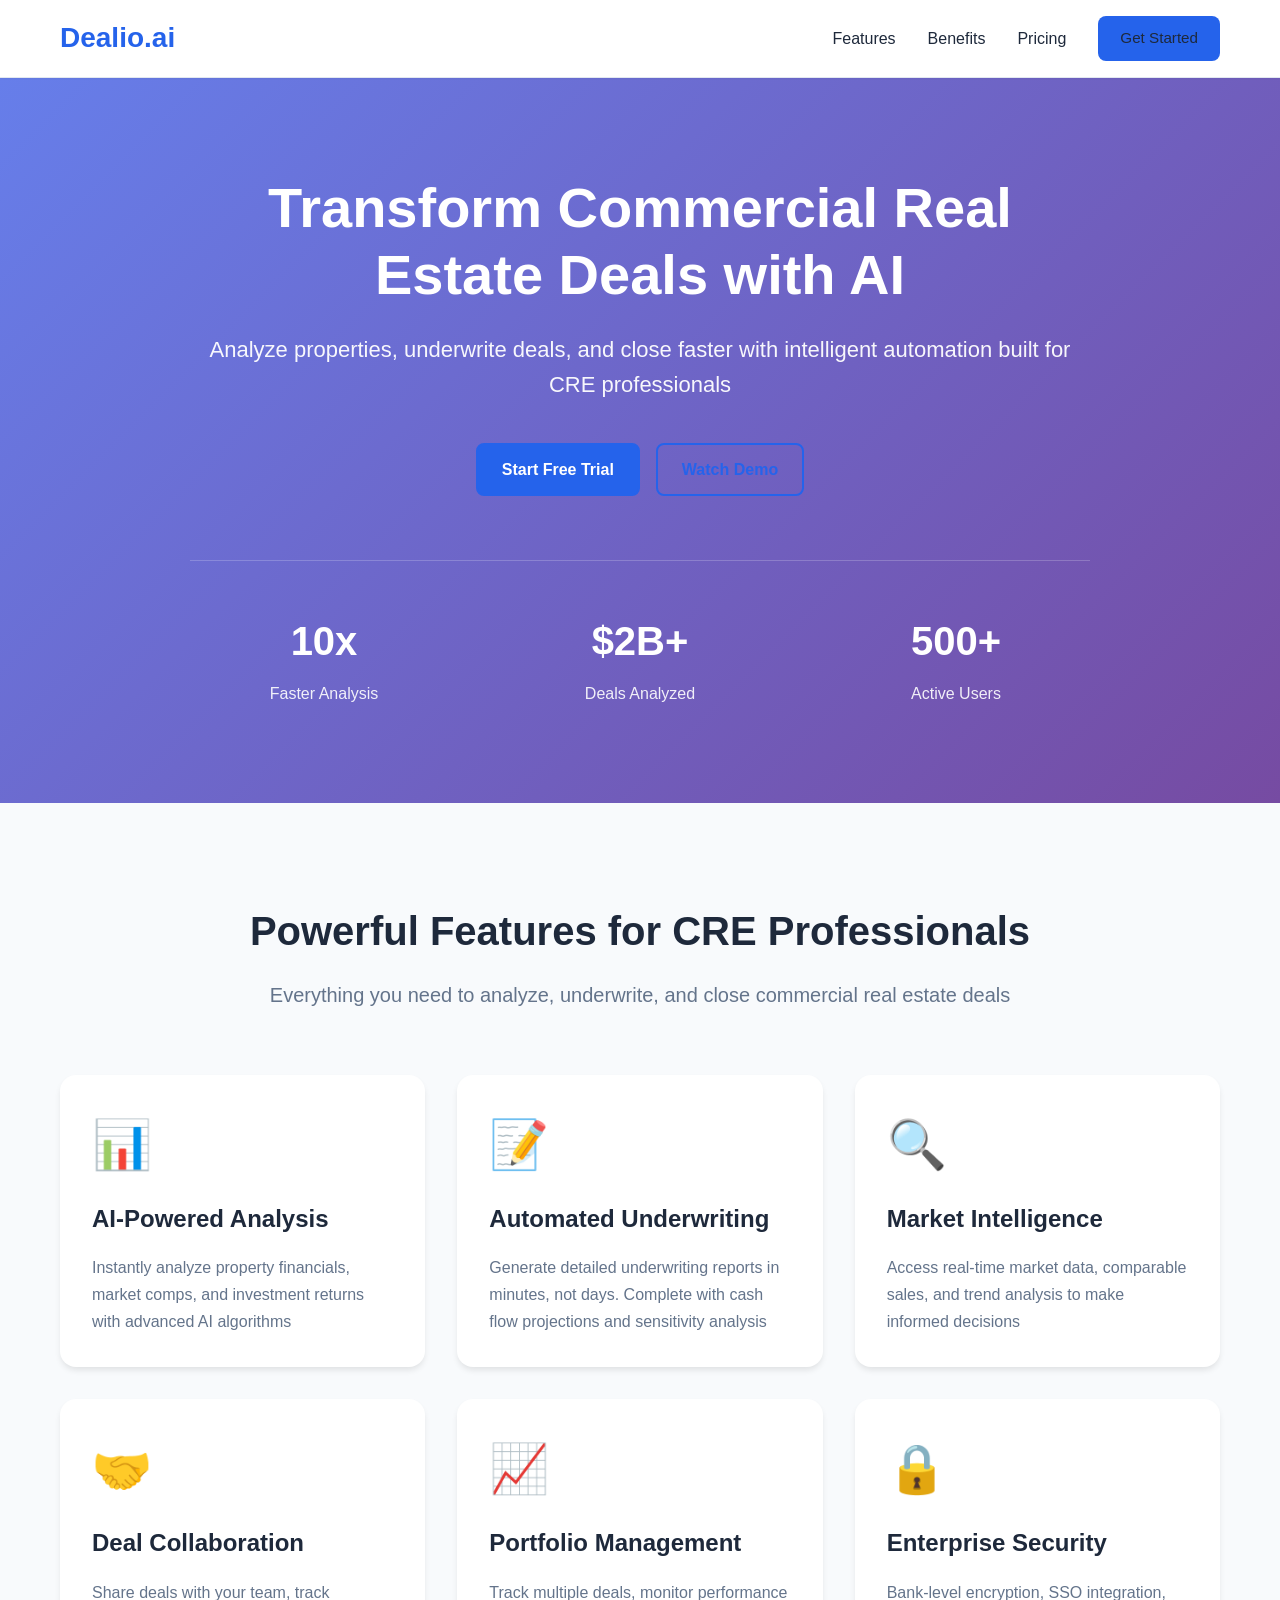
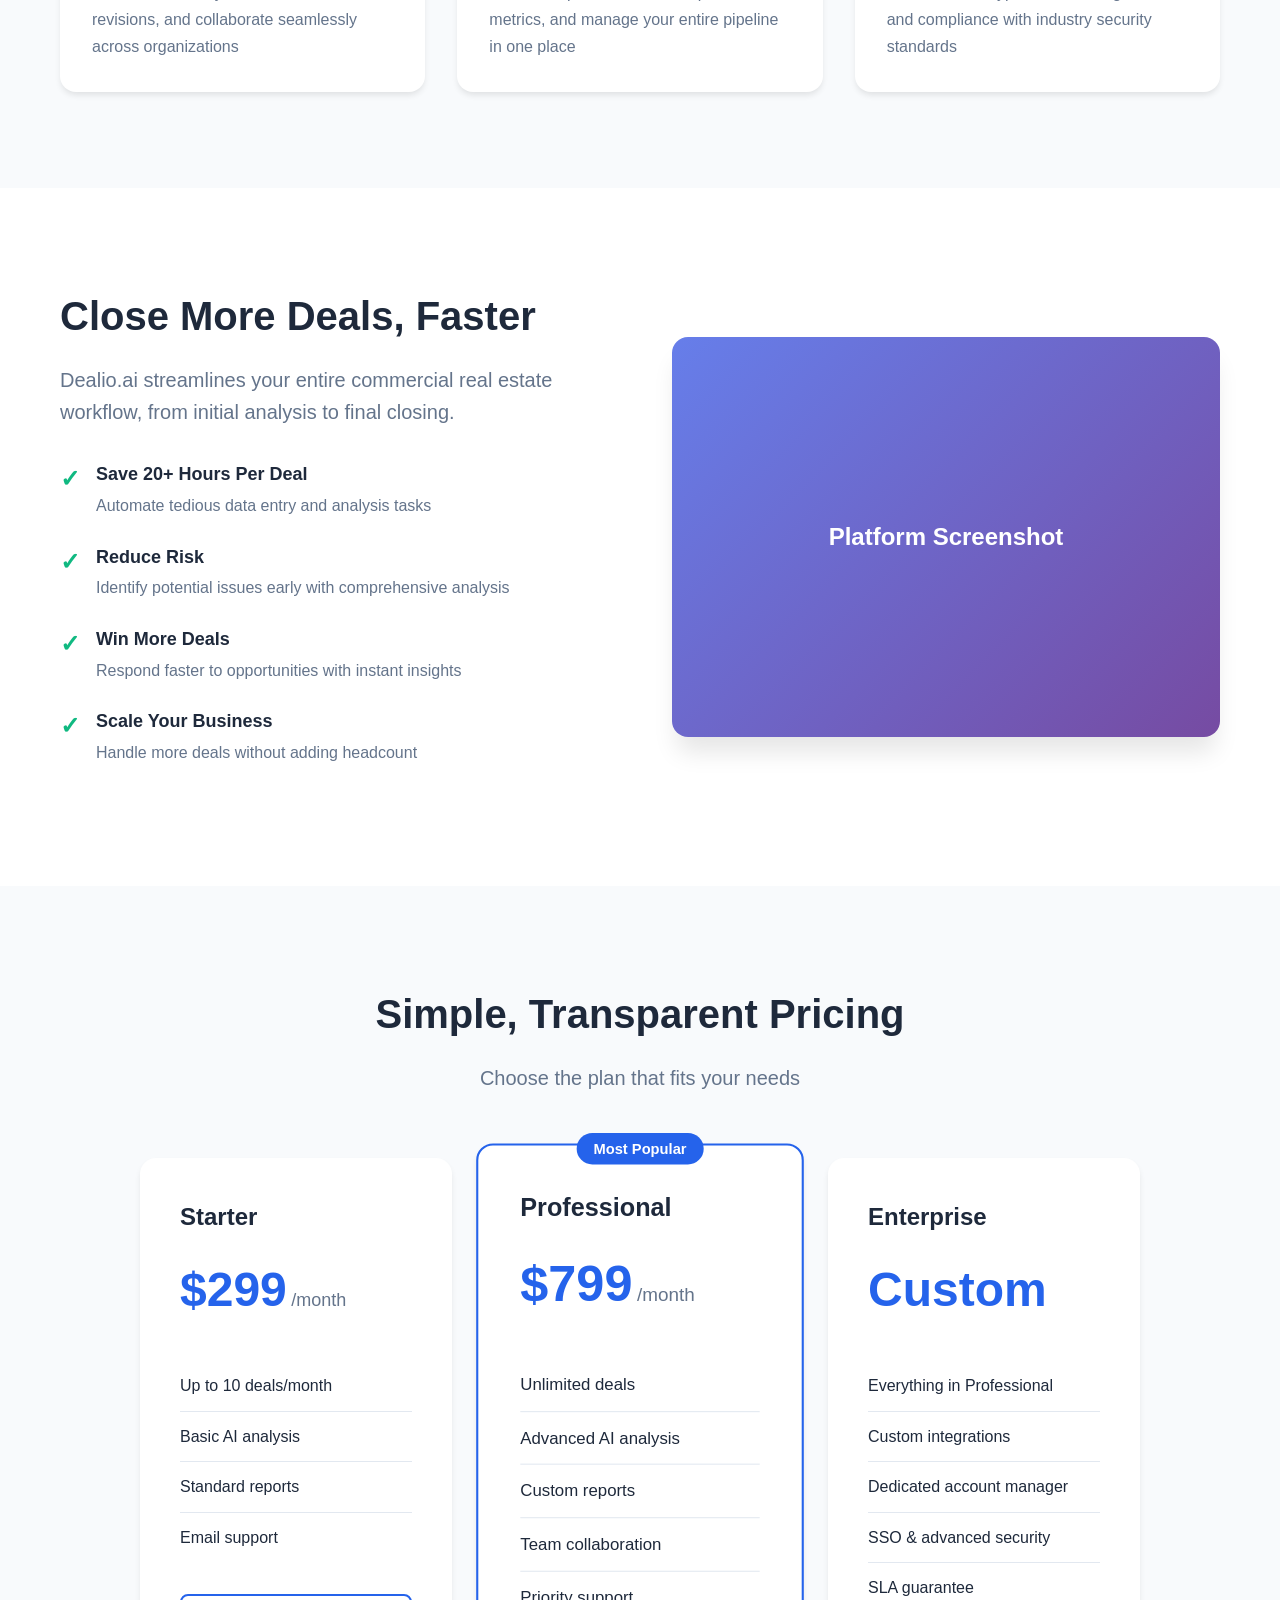
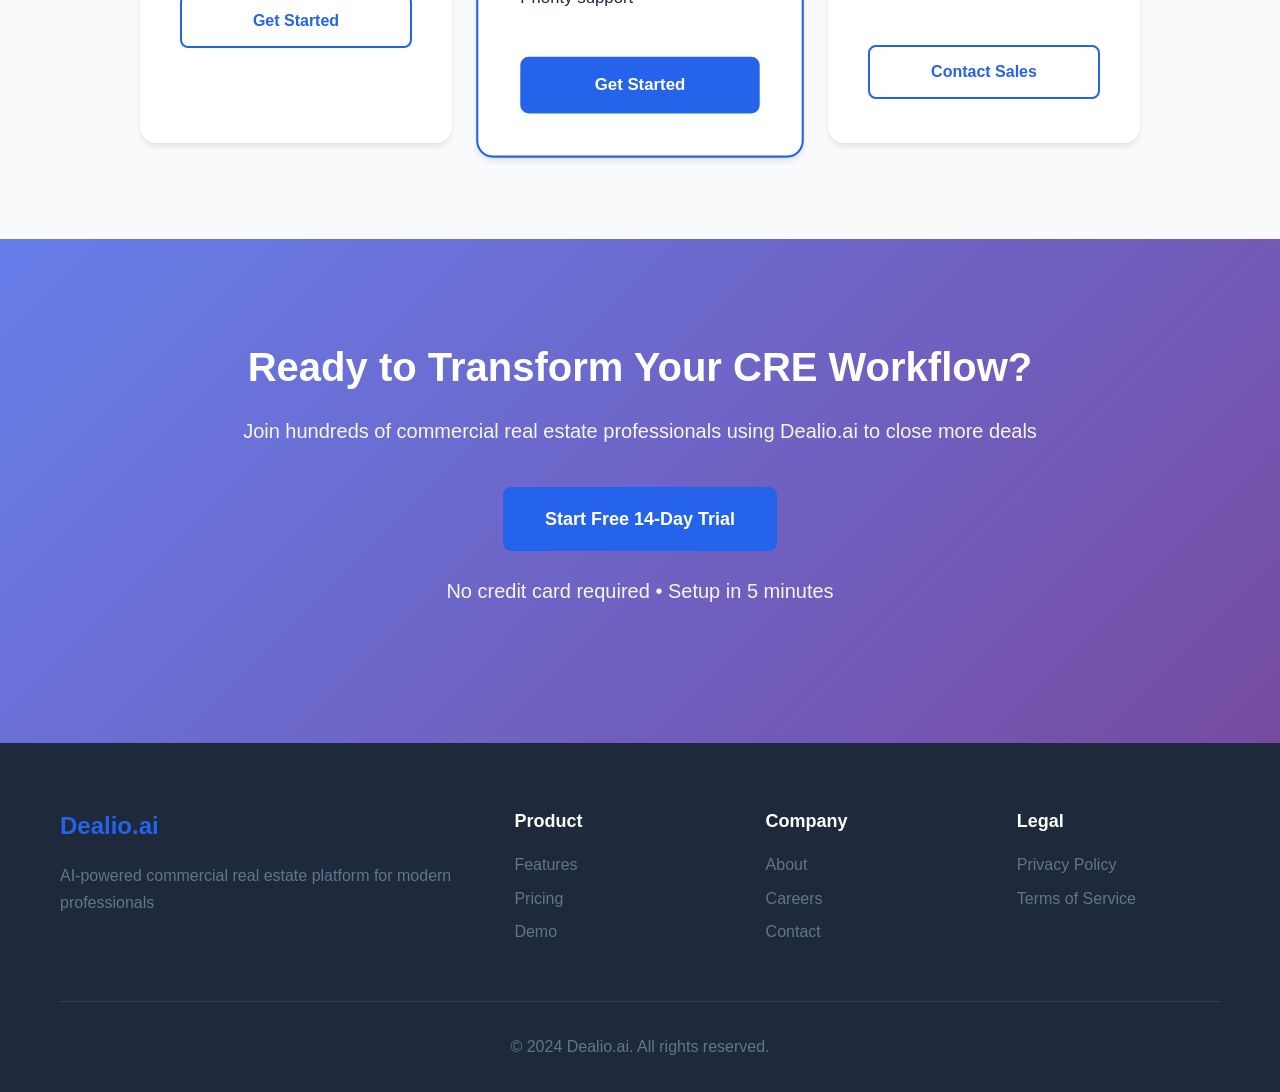
==== index.html @ 60386ca5 "Add Dealio.ai landing page with modern design Created a professional landing page for Dealio.ai comm" ====
<!DOCTYPE html>
<html lang="en">
<head>
    <meta charset="UTF-8">
    <meta name="viewport" content="width=device-width, initial-scale=1.0">
    <meta name="description" content="Dealio.ai - Transform your commercial real estate workflow with AI-powered deal analysis and management">
    <title>Dealio.ai - AI-Powered Commercial Real Estate Platform</title>
    <link rel="stylesheet" href="styles.css">
</head>
<body>
    <!-- Navigation -->
    <nav class="navbar">
        <div class="container">
            <div class="nav-wrapper">
                <div class="logo">
                    <h1>Dealio.ai</h1>
                </div>
                <ul class="nav-menu">
                    <li><a href="#features">Features</a></li>
                    <li><a href="#benefits">Benefits</a></li>
                    <li><a href="#pricing">Pricing</a></li>
                    <li><a href="#contact" class="btn-secondary">Get Started</a></li>
                </ul>
            </div>
        </div>
    </nav>

    <!-- Hero Section -->
    <section class="hero">
        <div class="container">
            <div class="hero-content">
                <h2 class="hero-title">Transform Commercial Real Estate Deals with AI</h2>
                <p class="hero-subtitle">Analyze properties, underwrite deals, and close faster with intelligent automation built for CRE professionals</p>
                <div class="hero-cta">
                    <a href="#contact" class="btn-primary">Start Free Trial</a>
                    <a href="#demo" class="btn-outline">Watch Demo</a>
                </div>
                <div class="hero-stats">
                    <div class="stat">
                        <h3>10x</h3>
                        <p>Faster Analysis</p>
                    </div>
                    <div class="stat">
                        <h3>$2B+</h3>
                        <p>Deals Analyzed</p>
                    </div>
                    <div class="stat">
                        <h3>500+</h3>
                        <p>Active Users</p>
                    </div>
                </div>
            </div>
        </div>
    </section>

    <!-- Features Section -->
    <section id="features" class="features">
        <div class="container">
            <div class="section-header">
                <h2>Powerful Features for CRE Professionals</h2>
                <p>Everything you need to analyze, underwrite, and close commercial real estate deals</p>
            </div>
            <div class="features-grid">
                <div class="feature-card">
                    <div class="feature-icon">📊</div>
                    <h3>AI-Powered Analysis</h3>
                    <p>Instantly analyze property financials, market comps, and investment returns with advanced AI algorithms</p>
                </div>
                <div class="feature-card">
                    <div class="feature-icon">📝</div>
                    <h3>Automated Underwriting</h3>
                    <p>Generate detailed underwriting reports in minutes, not days. Complete with cash flow projections and sensitivity analysis</p>
                </div>
                <div class="feature-card">
                    <div class="feature-icon">🔍</div>
                    <h3>Market Intelligence</h3>
                    <p>Access real-time market data, comparable sales, and trend analysis to make informed decisions</p>
                </div>
                <div class="feature-card">
                    <div class="feature-icon">🤝</div>
                    <h3>Deal Collaboration</h3>
                    <p>Share deals with your team, track revisions, and collaborate seamlessly across organizations</p>
                </div>
                <div class="feature-card">
                    <div class="feature-icon">📈</div>
                    <h3>Portfolio Management</h3>
                    <p>Track multiple deals, monitor performance metrics, and manage your entire pipeline in one place</p>
                </div>
                <div class="feature-card">
                    <div class="feature-icon">🔒</div>
                    <h3>Enterprise Security</h3>
                    <p>Bank-level encryption, SSO integration, and compliance with industry security standards</p>
                </div>
            </div>
        </div>
    </section>

    <!-- Benefits Section -->
    <section id="benefits" class="benefits">
        <div class="container">
            <div class="benefits-content">
                <div class="benefits-text">
                    <h2>Close More Deals, Faster</h2>
                    <p class="lead">Dealio.ai streamlines your entire commercial real estate workflow, from initial analysis to final closing.</p>
                    <ul class="benefits-list">
                        <li>
                            <span class="check">✓</span>
                            <div>
                                <strong>Save 20+ Hours Per Deal</strong>
                                <p>Automate tedious data entry and analysis tasks</p>
                            </div>
                        </li>
                        <li>
                            <span class="check">✓</span>
                            <div>
                                <strong>Reduce Risk</strong>
                                <p>Identify potential issues early with comprehensive analysis</p>
                            </div>
                        </li>
                        <li>
                            <span class="check">✓</span>
                            <div>
                                <strong>Win More Deals</strong>
                                <p>Respond faster to opportunities with instant insights</p>
                            </div>
                        </li>
                        <li>
                            <span class="check">✓</span>
                            <div>
                                <strong>Scale Your Business</strong>
                                <p>Handle more deals without adding headcount</p>
                            </div>
                        </li>
                    </ul>
                </div>
                <div class="benefits-visual">
                    <div class="placeholder-img">
                        <p>Platform Screenshot</p>
                    </div>
                </div>
            </div>
        </div>
    </section>

    <!-- Pricing Section -->
    <section id="pricing" class="pricing">
        <div class="container">
            <div class="section-header">
                <h2>Simple, Transparent Pricing</h2>
                <p>Choose the plan that fits your needs</p>
            </div>
            <div class="pricing-grid">
                <div class="pricing-card">
                    <h3>Starter</h3>
                    <div class="price">
                        <span class="amount">$299</span>
                        <span class="period">/month</span>
                    </div>
                    <ul class="pricing-features">
                        <li>Up to 10 deals/month</li>
                        <li>Basic AI analysis</li>
                        <li>Standard reports</li>
                        <li>Email support</li>
                    </ul>
                    <a href="#contact" class="btn-outline">Get Started</a>
                </div>
                <div class="pricing-card featured">
                    <div class="badge">Most Popular</div>
                    <h3>Professional</h3>
                    <div class="price">
                        <span class="amount">$799</span>
                        <span class="period">/month</span>
                    </div>
                    <ul class="pricing-features">
                        <li>Unlimited deals</li>
                        <li>Advanced AI analysis</li>
                        <li>Custom reports</li>
                        <li>Team collaboration</li>
                        <li>Priority support</li>
                    </ul>
                    <a href="#contact" class="btn-primary">Get Started</a>
                </div>
                <div class="pricing-card">
                    <h3>Enterprise</h3>
                    <div class="price">
                        <span class="amount">Custom</span>
                    </div>
                    <ul class="pricing-features">
                        <li>Everything in Professional</li>
                        <li>Custom integrations</li>
                        <li>Dedicated account manager</li>
                        <li>SSO & advanced security</li>
                        <li>SLA guarantee</li>
                    </ul>
                    <a href="#contact" class="btn-outline">Contact Sales</a>
                </div>
            </div>
        </div>
    </section>

    <!-- CTA Section -->
    <section id="contact" class="cta">
        <div class="container">
            <div class="cta-content">
                <h2>Ready to Transform Your CRE Workflow?</h2>
                <p>Join hundreds of commercial real estate professionals using Dealio.ai to close more deals</p>
                <div class="cta-buttons">
                    <a href="#" class="btn-primary large">Start Free 14-Day Trial</a>
                    <p class="cta-note">No credit card required • Setup in 5 minutes</p>
                </div>
            </div>
        </div>
    </section>

    <!-- Footer -->
    <footer class="footer">
        <div class="container">
            <div class="footer-content">
                <div class="footer-section">
                    <h3>Dealio.ai</h3>
                    <p>AI-powered commercial real estate platform for modern professionals</p>
                </div>
                <div class="footer-section">
                    <h4>Product</h4>
                    <ul>
                        <li><a href="#features">Features</a></li>
                        <li><a href="#pricing">Pricing</a></li>
                        <li><a href="#demo">Demo</a></li>
                    </ul>
                </div>
                <div class="footer-section">
                    <h4>Company</h4>
                    <ul>
                        <li><a href="#about">About</a></li>
                        <li><a href="#careers">Careers</a></li>
                        <li><a href="#contact">Contact</a></li>
                    </ul>
                </div>
                <div class="footer-section">
                    <h4>Legal</h4>
                    <ul>
                        <li><a href="#privacy">Privacy Policy</a></li>
                        <li><a href="#terms">Terms of Service</a></li>
                    </ul>
                </div>
            </div>
            <div class="footer-bottom">
                <p>&copy; 2024 Dealio.ai. All rights reserved.</p>
            </div>
        </div>
    </footer>
</body>
</html>
---- styles.css ----
/* Reset and Base Styles */
* {
    margin: 0;
    padding: 0;
    box-sizing: border-box;
}

:root {
    --primary-color: #2563eb;
    --primary-dark: #1e40af;
    --secondary-color: #0ea5e9;
    --text-dark: #1e293b;
    --text-light: #64748b;
    --bg-light: #f8fafc;
    --bg-white: #ffffff;
    --border-color: #e2e8f0;
    --success-color: #10b981;
    --shadow-sm: 0 1px 2px 0 rgba(0, 0, 0, 0.05);
    --shadow-md: 0 4px 6px -1px rgba(0, 0, 0, 0.1);
    --shadow-lg: 0 10px 15px -3px rgba(0, 0, 0, 0.1);
    --shadow-xl: 0 20px 25px -5px rgba(0, 0, 0, 0.1);
}

body {
    font-family: -apple-system, BlinkMacSystemFont, 'Segoe UI', 'Roboto', 'Oxygen', 'Ubuntu', 'Cantarell', sans-serif;
    line-height: 1.6;
    color: var(--text-dark);
    background-color: var(--bg-white);
}

.container {
    max-width: 1200px;
    margin: 0 auto;
    padding: 0 20px;
}

/* Navigation */
.navbar {
    background-color: var(--bg-white);
    border-bottom: 1px solid var(--border-color);
    padding: 1rem 0;
    position: sticky;
    top: 0;
    z-index: 1000;
    box-shadow: var(--shadow-sm);
}

.nav-wrapper {
    display: flex;
    justify-content: space-between;
    align-items: center;
}

.logo h1 {
    font-size: 1.75rem;
    color: var(--primary-color);
    font-weight: 700;
}

.nav-menu {
    display: flex;
    list-style: none;
    gap: 2rem;
    align-items: center;
}

.nav-menu a {
    text-decoration: none;
    color: var(--text-dark);
    font-weight: 500;
    transition: color 0.3s ease;
}

.nav-menu a:hover {
    color: var(--primary-color);
}

/* Buttons */
.btn-primary, .btn-secondary, .btn-outline {
    padding: 0.75rem 1.5rem;
    border-radius: 0.5rem;
    font-weight: 600;
    text-decoration: none;
    display: inline-block;
    transition: all 0.3s ease;
    cursor: pointer;
    border: 2px solid transparent;
}

.btn-primary {
    background-color: var(--primary-color);
    color: white;
    border-color: var(--primary-color);
}

.btn-primary:hover {
    background-color: var(--primary-dark);
    border-color: var(--primary-dark);
    transform: translateY(-2px);
    box-shadow: var(--shadow-lg);
}

.btn-secondary {
    background-color: var(--primary-color);
    color: white;
    padding: 0.5rem 1.25rem;
    font-size: 0.95rem;
}

.btn-outline {
    background-color: transparent;
    color: var(--primary-color);
    border-color: var(--primary-color);
}

.btn-outline:hover {
    background-color: var(--primary-color);
    color: white;
    transform: translateY(-2px);
}

.btn-primary.large {
    padding: 1rem 2.5rem;
    font-size: 1.125rem;
}

/* Hero Section */
.hero {
    background: linear-gradient(135deg, #667eea 0%, #764ba2 100%);
    padding: 6rem 0;
    color: white;
    text-align: center;
}

.hero-content {
    max-width: 900px;
    margin: 0 auto;
}

.hero-title {
    font-size: 3.5rem;
    font-weight: 800;
    margin-bottom: 1.5rem;
    line-height: 1.2;
}

.hero-subtitle {
    font-size: 1.375rem;
    margin-bottom: 2.5rem;
    opacity: 0.95;
    line-height: 1.6;
}

.hero-cta {
    display: flex;
    gap: 1rem;
    justify-content: center;
    margin-bottom: 4rem;
}

.hero-stats {
    display: grid;
    grid-template-columns: repeat(3, 1fr);
    gap: 3rem;
    margin-top: 4rem;
    padding-top: 3rem;
    border-top: 1px solid rgba(255, 255, 255, 0.2);
}

.stat h3 {
    font-size: 2.5rem;
    font-weight: 700;
    margin-bottom: 0.5rem;
}

.stat p {
    font-size: 1rem;
    opacity: 0.9;
}

/* Features Section */
.features {
    padding: 6rem 0;
    background-color: var(--bg-light);
}

.section-header {
    text-align: center;
    margin-bottom: 4rem;
}

.section-header h2 {
    font-size: 2.5rem;
    font-weight: 700;
    margin-bottom: 1rem;
    color: var(--text-dark);
}

.section-header p {
    font-size: 1.25rem;
    color: var(--text-light);
}

.features-grid {
    display: grid;
    grid-template-columns: repeat(auto-fit, minmax(320px, 1fr));
    gap: 2rem;
}

.feature-card {
    background-color: var(--bg-white);
    padding: 2rem;
    border-radius: 1rem;
    box-shadow: var(--shadow-md);
    transition: transform 0.3s ease, box-shadow 0.3s ease;
}

.feature-card:hover {
    transform: translateY(-5px);
    box-shadow: var(--shadow-xl);
}

.feature-icon {
    font-size: 3rem;
    margin-bottom: 1rem;
}

.feature-card h3 {
    font-size: 1.5rem;
    font-weight: 700;
    margin-bottom: 1rem;
    color: var(--text-dark);
}

.feature-card p {
    color: var(--text-light);
    line-height: 1.7;
}

/* Benefits Section */
.benefits {
    padding: 6rem 0;
    background-color: var(--bg-white);
}

.benefits-content {
    display: grid;
    grid-template-columns: 1fr 1fr;
    gap: 4rem;
    align-items: center;
}

.benefits-text h2 {
    font-size: 2.5rem;
    font-weight: 700;
    margin-bottom: 1rem;
    color: var(--text-dark);
}

.lead {
    font-size: 1.25rem;
    color: var(--text-light);
    margin-bottom: 2rem;
}

.benefits-list {
    list-style: none;
}

.benefits-list li {
    display: flex;
    gap: 1rem;
    margin-bottom: 1.5rem;
}

.check {
    color: var(--success-color);
    font-size: 1.5rem;
    font-weight: 700;
    flex-shrink: 0;
}

.benefits-list strong {
    display: block;
    font-size: 1.125rem;
    margin-bottom: 0.25rem;
    color: var(--text-dark);
}

.benefits-list p {
    color: var(--text-light);
    margin: 0;
}

.benefits-visual {
    display: flex;
    align-items: center;
    justify-content: center;
}

.placeholder-img {
    width: 100%;
    height: 400px;
    background: linear-gradient(135deg, #667eea 0%, #764ba2 100%);
    border-radius: 1rem;
    display: flex;
    align-items: center;
    justify-content: center;
    color: white;
    font-size: 1.5rem;
    font-weight: 600;
    box-shadow: var(--shadow-xl);
}

/* Pricing Section */
.pricing {
    padding: 6rem 0;
    background-color: var(--bg-light);
}

.pricing-grid {
    display: grid;
    grid-template-columns: repeat(auto-fit, minmax(300px, 1fr));
    gap: 2rem;
    max-width: 1000px;
    margin: 0 auto;
}

.pricing-card {
    background-color: var(--bg-white);
    padding: 2.5rem;
    border-radius: 1rem;
    box-shadow: var(--shadow-md);
    position: relative;
    transition: transform 0.3s ease, box-shadow 0.3s ease;
}

.pricing-card:hover {
    transform: translateY(-5px);
    box-shadow: var(--shadow-xl);
}

.pricing-card.featured {
    border: 2px solid var(--primary-color);
    transform: scale(1.05);
}

.pricing-card.featured:hover {
    transform: scale(1.05) translateY(-5px);
}

.badge {
    position: absolute;
    top: -12px;
    left: 50%;
    transform: translateX(-50%);
    background-color: var(--primary-color);
    color: white;
    padding: 0.25rem 1rem;
    border-radius: 1rem;
    font-size: 0.875rem;
    font-weight: 600;
}

.pricing-card h3 {
    font-size: 1.5rem;
    font-weight: 700;
    margin-bottom: 1rem;
    color: var(--text-dark);
}

.price {
    margin-bottom: 2rem;
}

.amount {
    font-size: 3rem;
    font-weight: 700;
    color: var(--primary-color);
}

.period {
    font-size: 1.125rem;
    color: var(--text-light);
}

.pricing-features {
    list-style: none;
    margin-bottom: 2rem;
}

.pricing-features li {
    padding: 0.75rem 0;
    border-bottom: 1px solid var(--border-color);
    color: var(--text-dark);
}

.pricing-features li:last-child {
    border-bottom: none;
}

.pricing-card .btn-primary,
.pricing-card .btn-outline {
    width: 100%;
    text-align: center;
}

/* CTA Section */
.cta {
    padding: 6rem 0;
    background: linear-gradient(135deg, #667eea 0%, #764ba2 100%);
    color: white;
    text-align: center;
}

.cta-content h2 {
    font-size: 2.5rem;
    font-weight: 700;
    margin-bottom: 1rem;
}

.cta-content p {
    font-size: 1.25rem;
    margin-bottom: 2.5rem;
    opacity: 0.95;
}

.cta-buttons {
    display: flex;
    flex-direction: column;
    align-items: center;
    gap: 1rem;
}

.cta-note {
    font-size: 0.875rem;
    opacity: 0.8;
    margin-top: 0.5rem;
}

/* Footer */
.footer {
    background-color: var(--text-dark);
    color: white;
    padding: 4rem 0 2rem;
}

.footer-content {
    display: grid;
    grid-template-columns: 2fr 1fr 1fr 1fr;
    gap: 3rem;
    margin-bottom: 3rem;
}

.footer-section h3 {
    font-size: 1.5rem;
    margin-bottom: 1rem;
    color: var(--primary-color);
}

.footer-section h4 {
    font-size: 1.125rem;
    margin-bottom: 1rem;
    font-weight: 600;
}

.footer-section p {
    color: var(--text-light);
    line-height: 1.7;
}

.footer-section ul {
    list-style: none;
}

.footer-section ul li {
    margin-bottom: 0.5rem;
}

.footer-section a {
    color: var(--text-light);
    text-decoration: none;
    transition: color 0.3s ease;
}

.footer-section a:hover {
    color: white;
}

.footer-bottom {
    text-align: center;
    padding-top: 2rem;
    border-top: 1px solid rgba(255, 255, 255, 0.1);
    color: var(--text-light);
}

/* Responsive Design */
@media (max-width: 768px) {
    .hero-title {
        font-size: 2.5rem;
    }

    .hero-subtitle {
        font-size: 1.125rem;
    }

    .hero-cta {
        flex-direction: column;
        align-items: center;
    }

    .hero-stats {
        grid-template-columns: 1fr;
        gap: 2rem;
    }

    .nav-menu {
        display: none;
    }

    .features-grid {
        grid-template-columns: 1fr;
    }

    .benefits-content {
        grid-template-columns: 1fr;
        gap: 2rem;
    }

    .benefits-visual {
        order: -1;
    }

    .pricing-grid {
        grid-template-columns: 1fr;
    }

    .pricing-card.featured {
        transform: scale(1);
    }

    .footer-content {
        grid-template-columns: 1fr;
        gap: 2rem;
    }

    .section-header h2 {
        font-size: 2rem;
    }

    .cta-content h2 {
        font-size: 2rem;
    }
}

@media (max-width: 480px) {
    .hero-title {
        font-size: 2rem;
    }

    .hero {
        padding: 4rem 0;
    }

    .features,
    .benefits,
    .pricing,
    .cta {
        padding: 4rem 0;
    }

    .btn-primary.large {
        padding: 0.875rem 2rem;
        font-size: 1rem;
    }
}
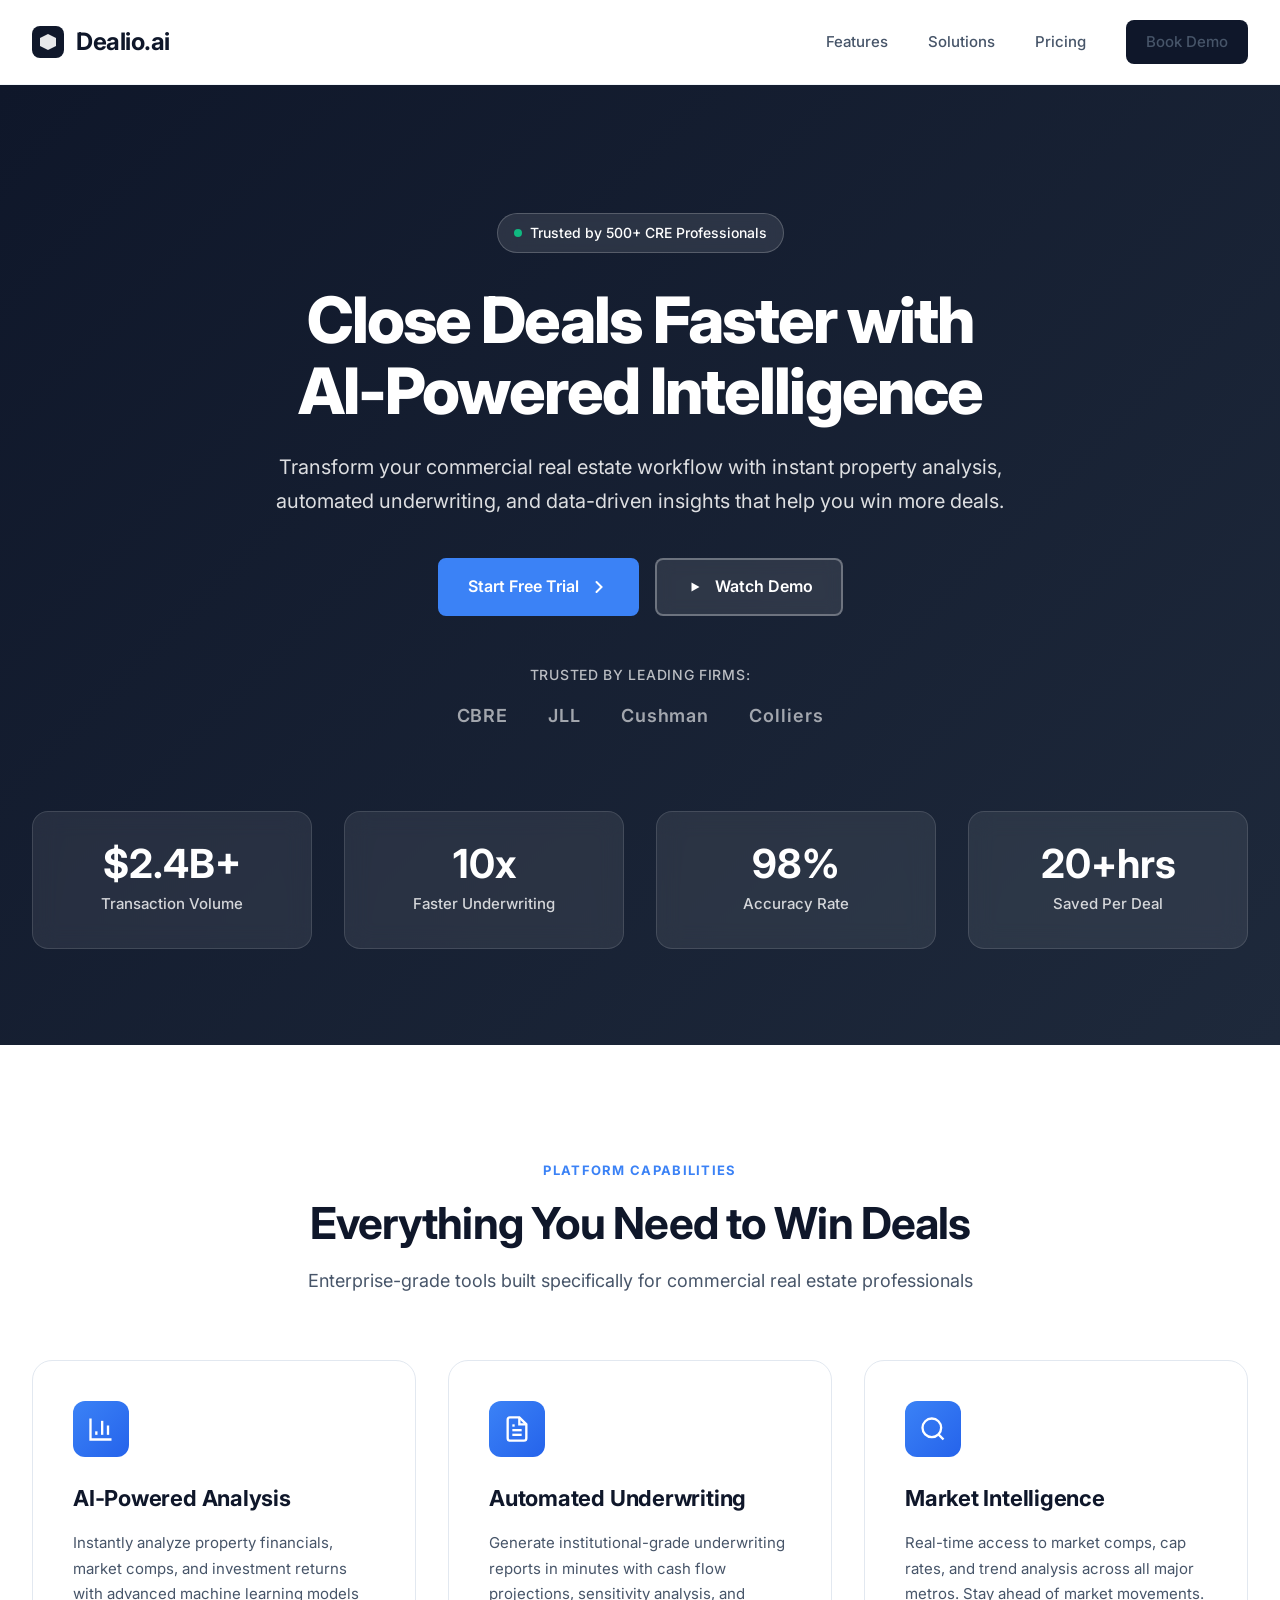
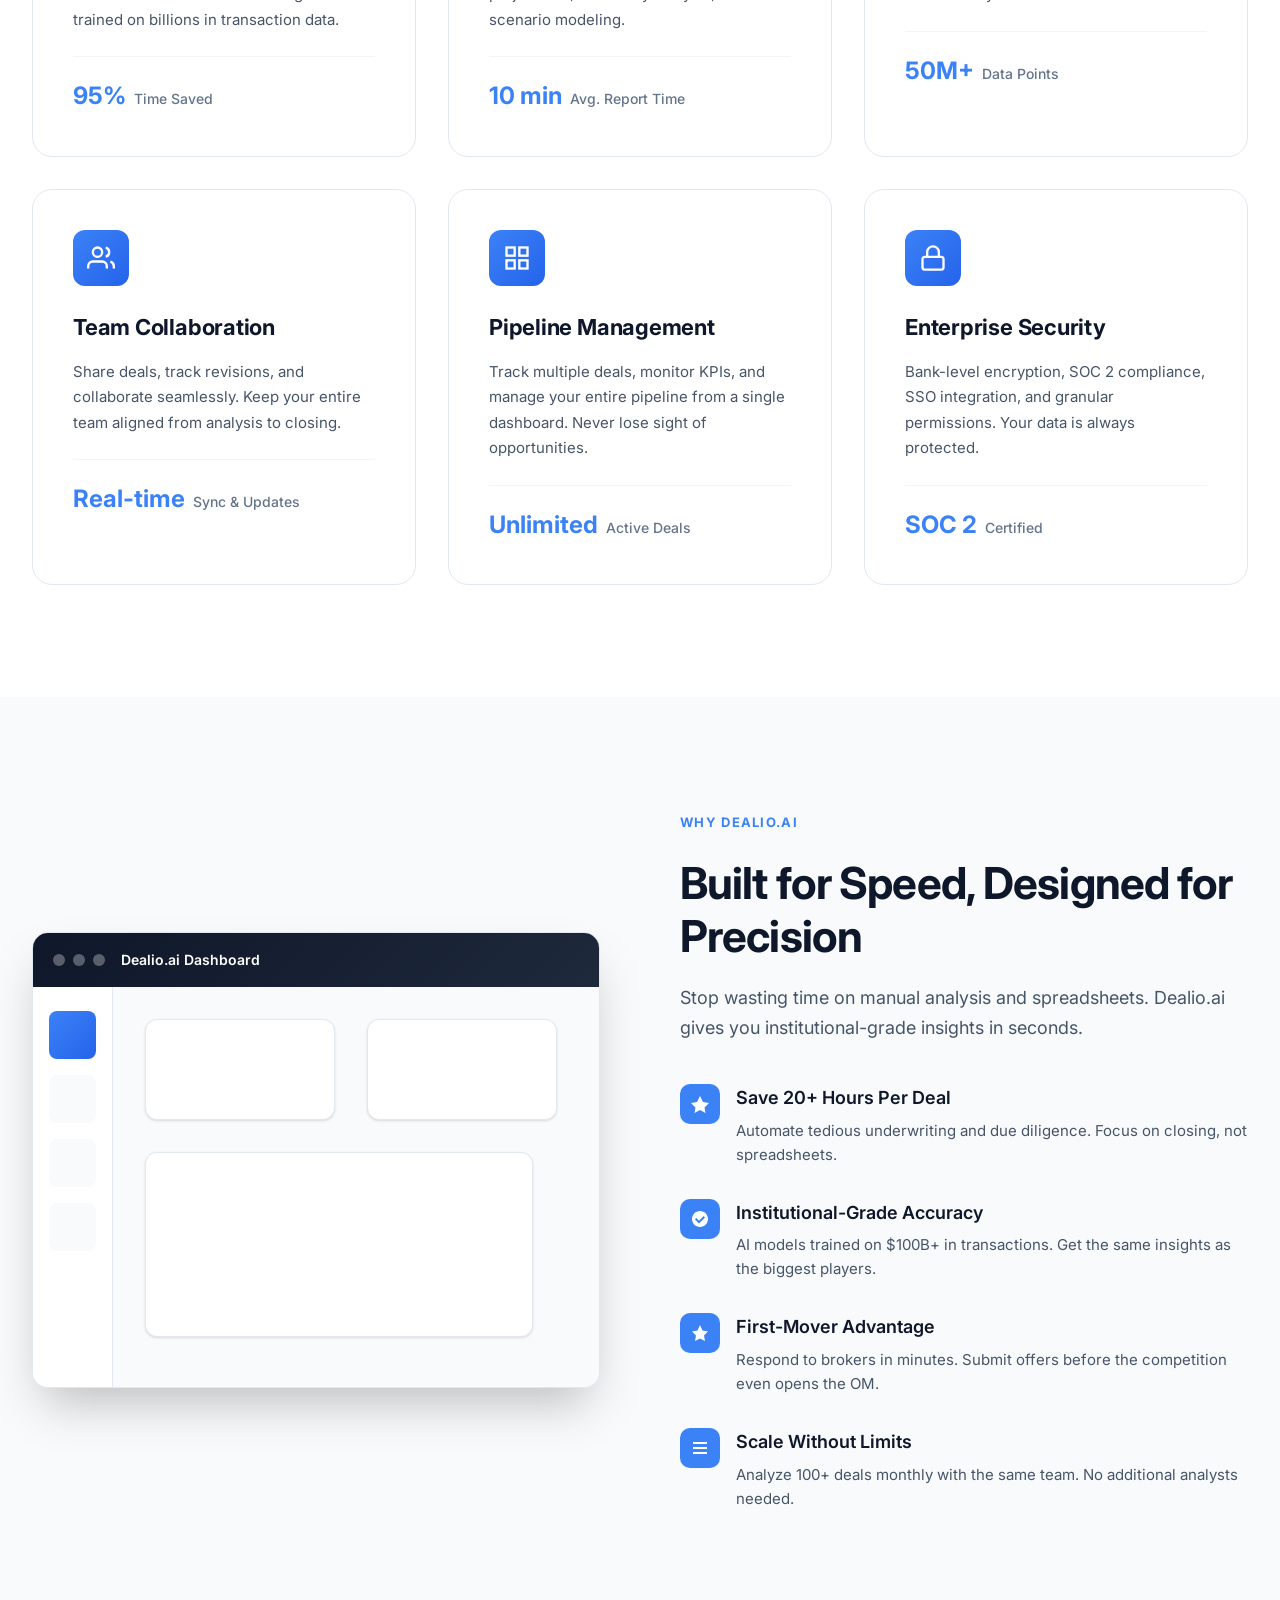
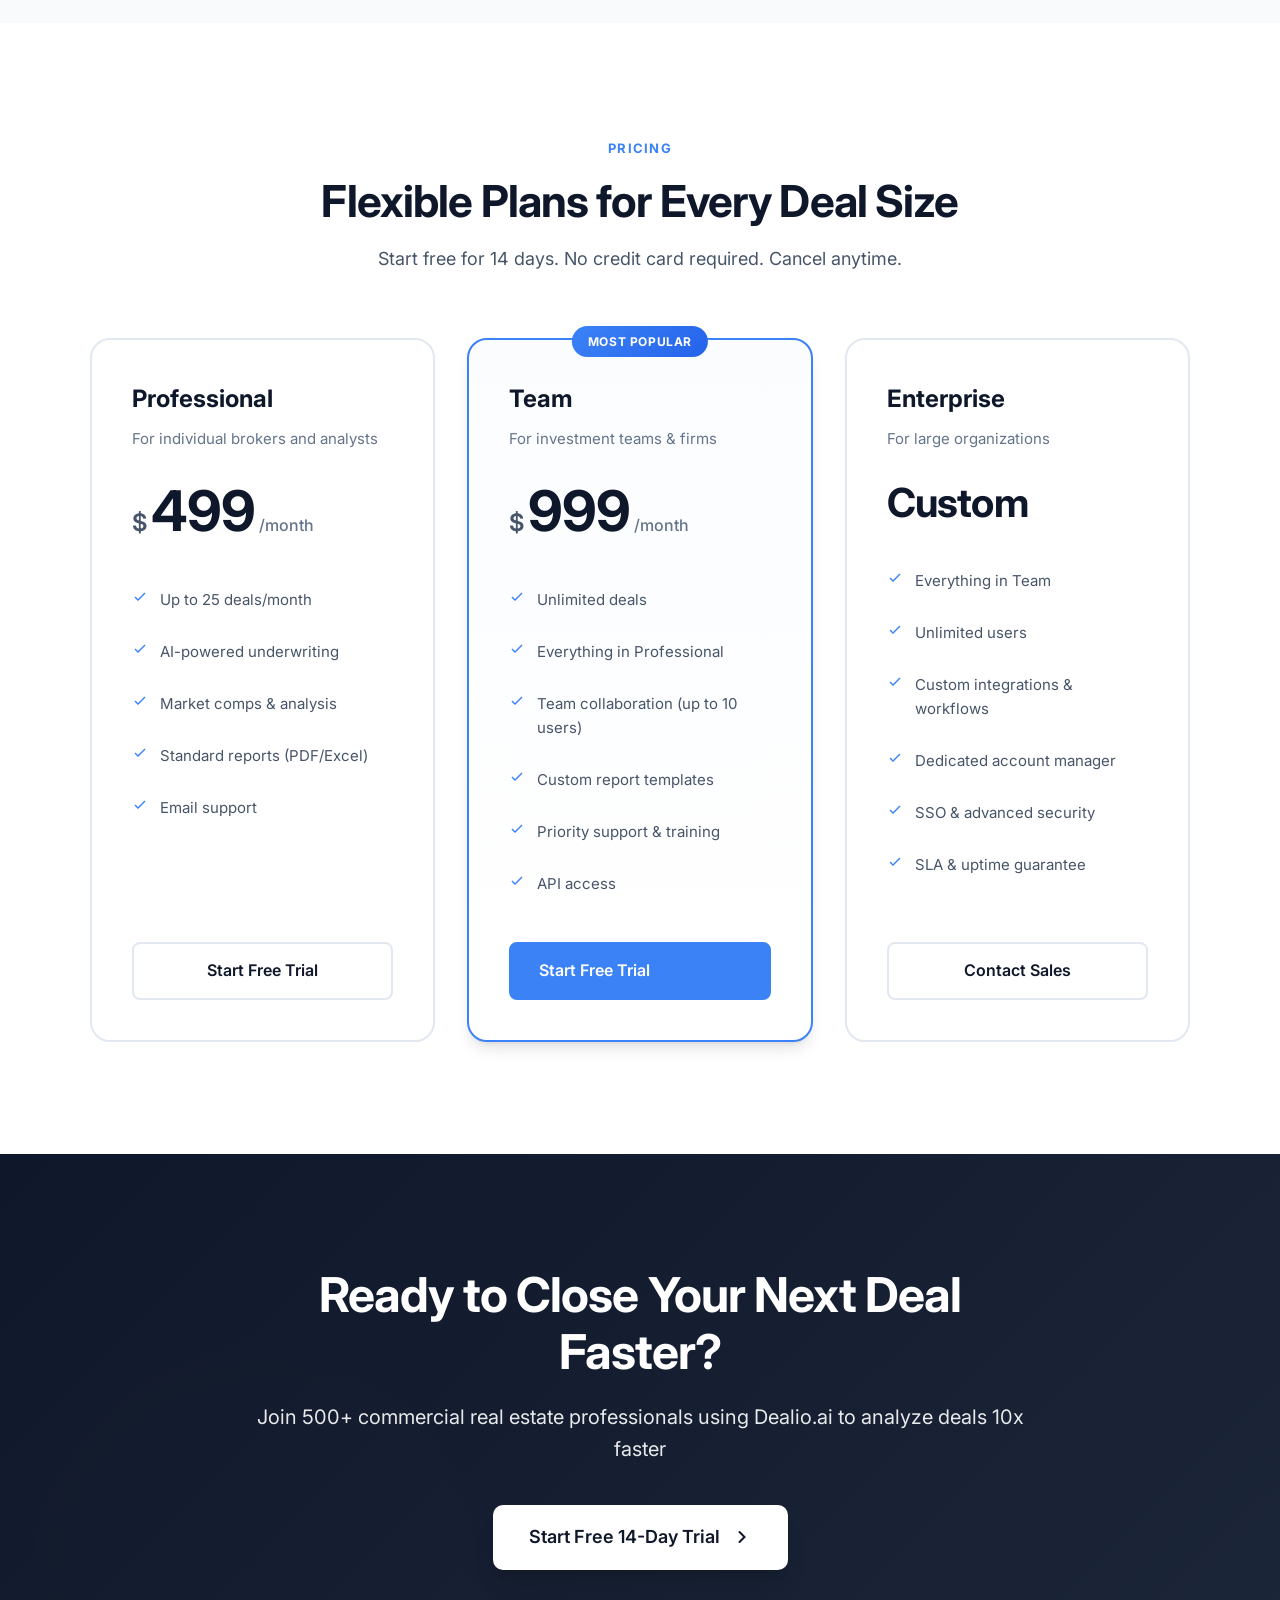
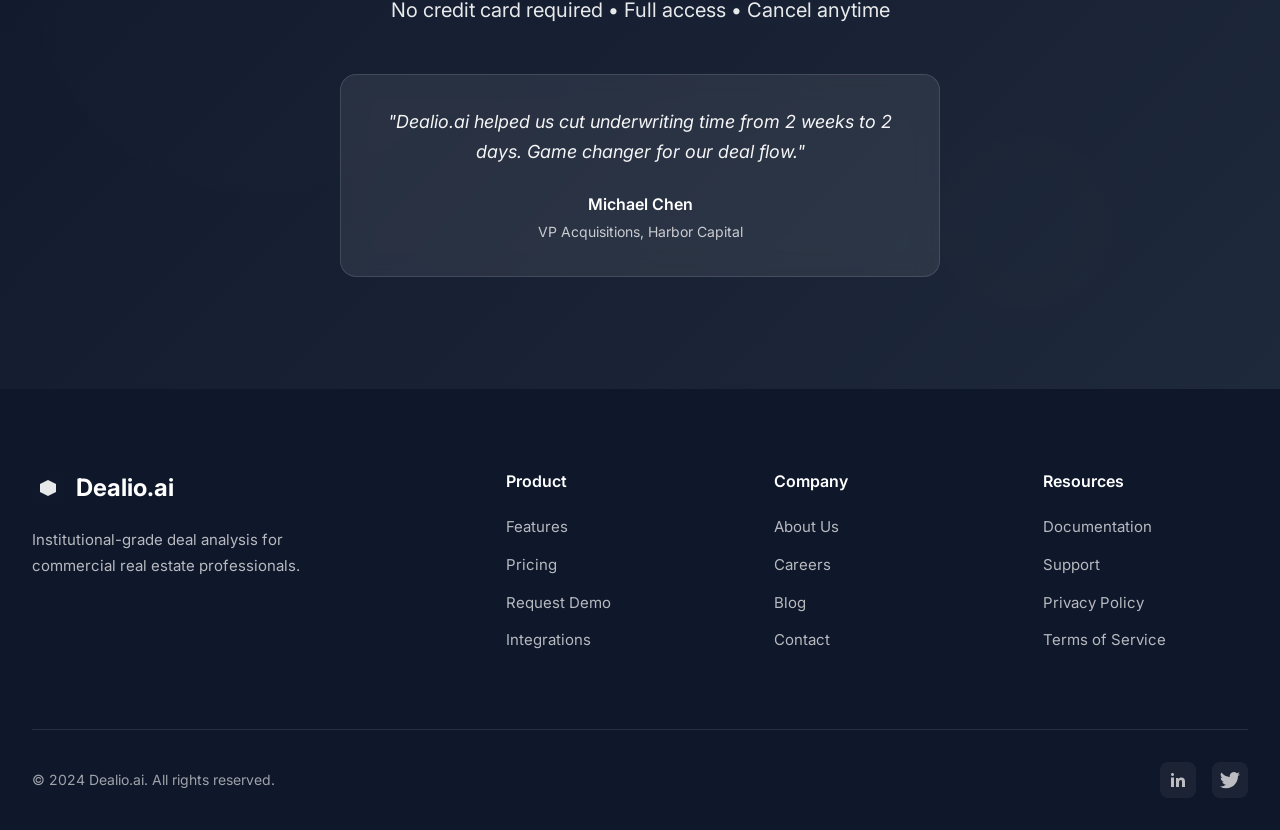
==== commit 08e8add3: "Redesign landing page with sophisticated UI for CRE professionals Major design improvements: - Imple" ====
--- a/index.html
+++ b/index.html
@@ -5,6 +5,9 @@
     <meta name="viewport" content="width=device-width, initial-scale=1.0">
     <meta name="description" content="Dealio.ai - Transform your commercial real estate workflow with AI-powered deal analysis and management">
     <title>Dealio.ai - AI-Powered Commercial Real Estate Platform</title>
+    <link rel="preconnect" href="https://fonts.googleapis.com">
+    <link rel="preconnect" href="https://fonts.gstatic.com" crossorigin>
+    <link href="https://fonts.googleapis.com/css2?family=Inter:wght@300;400;500;600;700;800&display=swap" rel="stylesheet">
     <link rel="stylesheet" href="styles.css">
 </head>
 <body>
@@ -13,13 +16,23 @@
         <div class="container">
             <div class="nav-wrapper">
                 <div class="logo">
-                    <h1>Dealio.ai</h1>
+                    <svg width="32" height="32" viewBox="0 0 32 32" fill="none" xmlns="http://www.w3.org/2000/svg">
+                        <rect width="32" height="32" rx="8" fill="url(#logo-gradient)"/>
+                        <path d="M16 8L24 12V20L16 24L8 20V12L16 8Z" fill="white" opacity="0.9"/>
+                        <defs>
+                            <linearGradient id="logo-gradient" x1="0" y1="0" x2="32" y2="32">
+                                <stop stop-color="#0F172A"/>
+                                <stop offset="1" stop-color="#334155"/>
+                            </linearGradient>
+                        </defs>
+                    </svg>
+                    <span class="logo-text">Dealio.ai</span>
                 </div>
                 <ul class="nav-menu">
                     <li><a href="#features">Features</a></li>
-                    <li><a href="#benefits">Benefits</a></li>
+                    <li><a href="#benefits">Solutions</a></li>
                     <li><a href="#pricing">Pricing</a></li>
-                    <li><a href="#contact" class="btn-secondary">Get Started</a></li>
+                    <li><a href="#contact" class="btn-nav">Book Demo</a></li>
                 </ul>
             </div>
         </div>
@@ -27,27 +40,55 @@
 
     <!-- Hero Section -->
     <section class="hero">
+        <div class="hero-bg-pattern"></div>
         <div class="container">
             <div class="hero-content">
-                <h2 class="hero-title">Transform Commercial Real Estate Deals with AI</h2>
-                <p class="hero-subtitle">Analyze properties, underwrite deals, and close faster with intelligent automation built for CRE professionals</p>
+                <div class="hero-badge">
+                    <span class="badge-dot"></span>
+                    Trusted by 500+ CRE Professionals
+                </div>
+                <h1 class="hero-title">Close Deals Faster with<br/>AI-Powered Intelligence</h1>
+                <p class="hero-subtitle">Transform your commercial real estate workflow with instant property analysis, automated underwriting, and data-driven insights that help you win more deals.</p>
                 <div class="hero-cta">
-                    <a href="#contact" class="btn-primary">Start Free Trial</a>
-                    <a href="#demo" class="btn-outline">Watch Demo</a>
-                </div>
-                <div class="hero-stats">
-                    <div class="stat">
-                        <h3>10x</h3>
-                        <p>Faster Analysis</p>
-                    </div>
-                    <div class="stat">
-                        <h3>$2B+</h3>
-                        <p>Deals Analyzed</p>
-                    </div>
-                    <div class="stat">
-                        <h3>500+</h3>
-                        <p>Active Users</p>
-                    </div>
+                    <a href="#contact" class="btn-primary">
+                        <span>Start Free Trial</span>
+                        <svg width="20" height="20" viewBox="0 0 20 20" fill="none">
+                            <path d="M7.5 15L12.5 10L7.5 5" stroke="currentColor" stroke-width="2" stroke-linecap="round"/>
+                        </svg>
+                    </a>
+                    <a href="#demo" class="btn-outline-light">
+                        <svg width="20" height="20" viewBox="0 0 20 20" fill="currentColor">
+                            <path d="M6.5 5.5L14.5 10L6.5 14.5V5.5Z"/>
+                        </svg>
+                        <span>Watch Demo</span>
+                    </a>
+                </div>
+                <div class="hero-trust">
+                    <p class="trust-text">Trusted by leading firms:</p>
+                    <div class="trust-logos">
+                        <div class="trust-logo">CBRE</div>
+                        <div class="trust-logo">JLL</div>
+                        <div class="trust-logo">Cushman</div>
+                        <div class="trust-logo">Colliers</div>
+                    </div>
+                </div>
+            </div>
+            <div class="hero-stats">
+                <div class="stat-card">
+                    <div class="stat-number">$2.4B+</div>
+                    <div class="stat-label">Transaction Volume</div>
+                </div>
+                <div class="stat-card">
+                    <div class="stat-number">10x</div>
+                    <div class="stat-label">Faster Underwriting</div>
+                </div>
+                <div class="stat-card">
+                    <div class="stat-number">98%</div>
+                    <div class="stat-label">Accuracy Rate</div>
+                </div>
+                <div class="stat-card">
+                    <div class="stat-number">20+hrs</div>
+                    <div class="stat-label">Saved Per Deal</div>
                 </div>
             </div>
         </div>
@@ -57,39 +98,103 @@
     <section id="features" class="features">
         <div class="container">
             <div class="section-header">
-                <h2>Powerful Features for CRE Professionals</h2>
-                <p>Everything you need to analyze, underwrite, and close commercial real estate deals</p>
+                <span class="section-label">PLATFORM CAPABILITIES</span>
+                <h2>Everything You Need to Win Deals</h2>
+                <p>Enterprise-grade tools built specifically for commercial real estate professionals</p>
             </div>
             <div class="features-grid">
                 <div class="feature-card">
-                    <div class="feature-icon">📊</div>
+                    <div class="feature-icon-wrapper">
+                        <svg width="28" height="28" viewBox="0 0 24 24" fill="none" stroke="currentColor" stroke-width="2">
+                            <path d="M3 3v18h18"/>
+                            <path d="M18 17V9"/>
+                            <path d="M13 17V5"/>
+                            <path d="M8 17v-3"/>
+                        </svg>
+                    </div>
                     <h3>AI-Powered Analysis</h3>
-                    <p>Instantly analyze property financials, market comps, and investment returns with advanced AI algorithms</p>
+                    <p>Instantly analyze property financials, market comps, and investment returns with advanced machine learning models trained on billions in transaction data.</p>
+                    <div class="feature-metric">
+                        <span class="metric-value">95%</span>
+                        <span class="metric-label">Time Saved</span>
+                    </div>
                 </div>
                 <div class="feature-card">
-                    <div class="feature-icon">📝</div>
+                    <div class="feature-icon-wrapper">
+                        <svg width="28" height="28" viewBox="0 0 24 24" fill="none" stroke="currentColor" stroke-width="2">
+                            <path d="M14 2H6a2 2 0 0 0-2 2v16a2 2 0 0 0 2 2h12a2 2 0 0 0 2-2V8z"/>
+                            <path d="M14 2v6h6"/>
+                            <path d="M16 13H8"/>
+                            <path d="M16 17H8"/>
+                            <path d="M10 9H8"/>
+                        </svg>
+                    </div>
                     <h3>Automated Underwriting</h3>
-                    <p>Generate detailed underwriting reports in minutes, not days. Complete with cash flow projections and sensitivity analysis</p>
+                    <p>Generate institutional-grade underwriting reports in minutes with cash flow projections, sensitivity analysis, and scenario modeling.</p>
+                    <div class="feature-metric">
+                        <span class="metric-value">10 min</span>
+                        <span class="metric-label">Avg. Report Time</span>
+                    </div>
                 </div>
                 <div class="feature-card">
-                    <div class="feature-icon">🔍</div>
+                    <div class="feature-icon-wrapper">
+                        <svg width="28" height="28" viewBox="0 0 24 24" fill="none" stroke="currentColor" stroke-width="2">
+                            <circle cx="11" cy="11" r="8"/>
+                            <path d="m21 21-4.35-4.35"/>
+                        </svg>
+                    </div>
                     <h3>Market Intelligence</h3>
-                    <p>Access real-time market data, comparable sales, and trend analysis to make informed decisions</p>
+                    <p>Real-time access to market comps, cap rates, and trend analysis across all major metros. Stay ahead of market movements.</p>
+                    <div class="feature-metric">
+                        <span class="metric-value">50M+</span>
+                        <span class="metric-label">Data Points</span>
+                    </div>
                 </div>
                 <div class="feature-card">
-                    <div class="feature-icon">🤝</div>
-                    <h3>Deal Collaboration</h3>
-                    <p>Share deals with your team, track revisions, and collaborate seamlessly across organizations</p>
+                    <div class="feature-icon-wrapper">
+                        <svg width="28" height="28" viewBox="0 0 24 24" fill="none" stroke="currentColor" stroke-width="2">
+                            <path d="M17 21v-2a4 4 0 0 0-4-4H5a4 4 0 0 0-4 4v2"/>
+                            <circle cx="9" cy="7" r="4"/>
+                            <path d="M23 21v-2a4 4 0 0 0-3-3.87"/>
+                            <path d="M16 3.13a4 4 0 0 1 0 7.75"/>
+                        </svg>
+                    </div>
+                    <h3>Team Collaboration</h3>
+                    <p>Share deals, track revisions, and collaborate seamlessly. Keep your entire team aligned from analysis to closing.</p>
+                    <div class="feature-metric">
+                        <span class="metric-value">Real-time</span>
+                        <span class="metric-label">Sync & Updates</span>
+                    </div>
                 </div>
                 <div class="feature-card">
-                    <div class="feature-icon">📈</div>
-                    <h3>Portfolio Management</h3>
-                    <p>Track multiple deals, monitor performance metrics, and manage your entire pipeline in one place</p>
+                    <div class="feature-icon-wrapper">
+                        <svg width="28" height="28" viewBox="0 0 24 24" fill="none" stroke="currentColor" stroke-width="2">
+                            <rect x="3" y="3" width="7" height="7"/>
+                            <rect x="14" y="3" width="7" height="7"/>
+                            <rect x="14" y="14" width="7" height="7"/>
+                            <rect x="3" y="14" width="7" height="7"/>
+                        </svg>
+                    </div>
+                    <h3>Pipeline Management</h3>
+                    <p>Track multiple deals, monitor KPIs, and manage your entire pipeline from a single dashboard. Never lose sight of opportunities.</p>
+                    <div class="feature-metric">
+                        <span class="metric-value">Unlimited</span>
+                        <span class="metric-label">Active Deals</span>
+                    </div>
                 </div>
                 <div class="feature-card">
-                    <div class="feature-icon">🔒</div>
+                    <div class="feature-icon-wrapper">
+                        <svg width="28" height="28" viewBox="0 0 24 24" fill="none" stroke="currentColor" stroke-width="2">
+                            <rect x="3" y="11" width="18" height="11" rx="2" ry="2"/>
+                            <path d="M7 11V7a5 5 0 0 1 10 0v4"/>
+                        </svg>
+                    </div>
                     <h3>Enterprise Security</h3>
-                    <p>Bank-level encryption, SSO integration, and compliance with industry security standards</p>
+                    <p>Bank-level encryption, SOC 2 compliance, SSO integration, and granular permissions. Your data is always protected.</p>
+                    <div class="feature-metric">
+                        <span class="metric-value">SOC 2</span>
+                        <span class="metric-label">Certified</span>
+                    </div>
                 </div>
             </div>
         </div>
@@ -99,44 +204,79 @@
     <section id="benefits" class="benefits">
         <div class="container">
             <div class="benefits-content">
+                <div class="benefits-visual">
+                    <div class="dashboard-mockup">
+                        <div class="mockup-header">
+                            <div class="mockup-dots">
+                                <span></span><span></span><span></span>
+                            </div>
+                            <div class="mockup-title">Dealio.ai Dashboard</div>
+                        </div>
+                        <div class="mockup-body">
+                            <div class="mockup-sidebar">
+                                <div class="sidebar-item active"></div>
+                                <div class="sidebar-item"></div>
+                                <div class="sidebar-item"></div>
+                                <div class="sidebar-item"></div>
+                            </div>
+                            <div class="mockup-main">
+                                <div class="mockup-card" style="width: 45%; height: 30%;"></div>
+                                <div class="mockup-card" style="width: 45%; height: 30%;"></div>
+                                <div class="mockup-card large" style="width: 92%; height: 55%;"></div>
+                            </div>
+                        </div>
+                    </div>
+                </div>
                 <div class="benefits-text">
-                    <h2>Close More Deals, Faster</h2>
-                    <p class="lead">Dealio.ai streamlines your entire commercial real estate workflow, from initial analysis to final closing.</p>
+                    <span class="section-label">WHY DEALIO.AI</span>
+                    <h2>Built for Speed, Designed for Precision</h2>
+                    <p class="lead">Stop wasting time on manual analysis and spreadsheets. Dealio.ai gives you institutional-grade insights in seconds.</p>
                     <ul class="benefits-list">
                         <li>
-                            <span class="check">✓</span>
+                            <div class="benefit-icon">
+                                <svg width="20" height="20" viewBox="0 0 20 20" fill="currentColor">
+                                    <path d="M10 2L13 8L19 9L14.5 13.5L15.5 19L10 16L4.5 19L5.5 13.5L1 9L7 8L10 2Z"/>
+                                </svg>
+                            </div>
                             <div>
                                 <strong>Save 20+ Hours Per Deal</strong>
-                                <p>Automate tedious data entry and analysis tasks</p>
-                            </div>
-                        </li>
-                        <li>
-                            <span class="check">✓</span>
+                                <p>Automate tedious underwriting and due diligence. Focus on closing, not spreadsheets.</p>
+                            </div>
+                        </li>
+                        <li>
+                            <div class="benefit-icon">
+                                <svg width="20" height="20" viewBox="0 0 20 20" fill="currentColor">
+                                    <path d="M10 2C5.58 2 2 5.58 2 10C2 14.42 5.58 18 10 18C14.42 18 18 14.42 18 10C18 5.58 14.42 2 10 2ZM9 14.5L5 10.5L6.41 9.09L9 11.67L13.59 7.08L15 8.5L9 14.5Z"/>
+                                </svg>
+                            </div>
                             <div>
-                                <strong>Reduce Risk</strong>
-                                <p>Identify potential issues early with comprehensive analysis</p>
-                            </div>
-                        </li>
-                        <li>
-                            <span class="check">✓</span>
+                                <strong>Institutional-Grade Accuracy</strong>
+                                <p>AI models trained on $100B+ in transactions. Get the same insights as the biggest players.</p>
+                            </div>
+                        </li>
+                        <li>
+                            <div class="benefit-icon">
+                                <svg width="20" height="20" viewBox="0 0 20 20" fill="currentColor">
+                                    <path d="M10 2L12.5 7.5L18 8.5L14 12.5L15 18L10 15.5L5 18L6 12.5L2 8.5L7.5 7.5L10 2Z"/>
+                                </svg>
+                            </div>
                             <div>
-                                <strong>Win More Deals</strong>
-                                <p>Respond faster to opportunities with instant insights</p>
-                            </div>
-                        </li>
-                        <li>
-                            <span class="check">✓</span>
+                                <strong>First-Mover Advantage</strong>
+                                <p>Respond to brokers in minutes. Submit offers before the competition even opens the OM.</p>
+                            </div>
+                        </li>
+                        <li>
+                            <div class="benefit-icon">
+                                <svg width="20" height="20" viewBox="0 0 20 20" fill="currentColor">
+                                    <path d="M3 4H17V6H3V4ZM3 9H17V11H3V9ZM3 14H17V16H3V14Z"/>
+                                </svg>
+                            </div>
                             <div>
-                                <strong>Scale Your Business</strong>
-                                <p>Handle more deals without adding headcount</p>
-                            </div>
-                        </li>
-                    </ul>
-                </div>
-                <div class="benefits-visual">
-                    <div class="placeholder-img">
-                        <p>Platform Screenshot</p>
-                    </div>
+                                <strong>Scale Without Limits</strong>
+                                <p>Analyze 100+ deals monthly with the same team. No additional analysts needed.</p>
+                            </div>
+                        </li>
+                    </ul>
                 </div>
             </div>
         </div>
@@ -146,53 +286,153 @@
     <section id="pricing" class="pricing">
         <div class="container">
             <div class="section-header">
-                <h2>Simple, Transparent Pricing</h2>
-                <p>Choose the plan that fits your needs</p>
+                <span class="section-label">PRICING</span>
+                <h2>Flexible Plans for Every Deal Size</h2>
+                <p>Start free for 14 days. No credit card required. Cancel anytime.</p>
             </div>
             <div class="pricing-grid">
                 <div class="pricing-card">
-                    <h3>Starter</h3>
+                    <div class="pricing-header">
+                        <h3>Professional</h3>
+                        <p class="pricing-desc">For individual brokers and analysts</p>
+                    </div>
                     <div class="price">
-                        <span class="amount">$299</span>
+                        <span class="currency">$</span>
+                        <span class="amount">499</span>
                         <span class="period">/month</span>
                     </div>
                     <ul class="pricing-features">
-                        <li>Up to 10 deals/month</li>
-                        <li>Basic AI analysis</li>
-                        <li>Standard reports</li>
-                        <li>Email support</li>
-                    </ul>
-                    <a href="#contact" class="btn-outline">Get Started</a>
+                        <li>
+                            <svg width="16" height="16" viewBox="0 0 16 16" fill="currentColor">
+                                <path d="M13.5 3.5L6 11L2.5 7.5L3.5 6.5L6 9L12.5 2.5L13.5 3.5Z"/>
+                            </svg>
+                            Up to 25 deals/month
+                        </li>
+                        <li>
+                            <svg width="16" height="16" viewBox="0 0 16 16" fill="currentColor">
+                                <path d="M13.5 3.5L6 11L2.5 7.5L3.5 6.5L6 9L12.5 2.5L13.5 3.5Z"/>
+                            </svg>
+                            AI-powered underwriting
+                        </li>
+                        <li>
+                            <svg width="16" height="16" viewBox="0 0 16 16" fill="currentColor">
+                                <path d="M13.5 3.5L6 11L2.5 7.5L3.5 6.5L6 9L12.5 2.5L13.5 3.5Z"/>
+                            </svg>
+                            Market comps & analysis
+                        </li>
+                        <li>
+                            <svg width="16" height="16" viewBox="0 0 16 16" fill="currentColor">
+                                <path d="M13.5 3.5L6 11L2.5 7.5L3.5 6.5L6 9L12.5 2.5L13.5 3.5Z"/>
+                            </svg>
+                            Standard reports (PDF/Excel)
+                        </li>
+                        <li>
+                            <svg width="16" height="16" viewBox="0 0 16 16" fill="currentColor">
+                                <path d="M13.5 3.5L6 11L2.5 7.5L3.5 6.5L6 9L12.5 2.5L13.5 3.5Z"/>
+                            </svg>
+                            Email support
+                        </li>
+                    </ul>
+                    <a href="#contact" class="btn-outline-dark">Start Free Trial</a>
                 </div>
                 <div class="pricing-card featured">
-                    <div class="badge">Most Popular</div>
-                    <h3>Professional</h3>
+                    <div class="pricing-badge">MOST POPULAR</div>
+                    <div class="pricing-header">
+                        <h3>Team</h3>
+                        <p class="pricing-desc">For investment teams & firms</p>
+                    </div>
                     <div class="price">
-                        <span class="amount">$799</span>
+                        <span class="currency">$</span>
+                        <span class="amount">999</span>
                         <span class="period">/month</span>
                     </div>
                     <ul class="pricing-features">
-                        <li>Unlimited deals</li>
-                        <li>Advanced AI analysis</li>
-                        <li>Custom reports</li>
-                        <li>Team collaboration</li>
-                        <li>Priority support</li>
-                    </ul>
-                    <a href="#contact" class="btn-primary">Get Started</a>
+                        <li>
+                            <svg width="16" height="16" viewBox="0 0 16 16" fill="currentColor">
+                                <path d="M13.5 3.5L6 11L2.5 7.5L3.5 6.5L6 9L12.5 2.5L13.5 3.5Z"/>
+                            </svg>
+                            Unlimited deals
+                        </li>
+                        <li>
+                            <svg width="16" height="16" viewBox="0 0 16 16" fill="currentColor">
+                                <path d="M13.5 3.5L6 11L2.5 7.5L3.5 6.5L6 9L12.5 2.5L13.5 3.5Z"/>
+                            </svg>
+                            Everything in Professional
+                        </li>
+                        <li>
+                            <svg width="16" height="16" viewBox="0 0 16 16" fill="currentColor">
+                                <path d="M13.5 3.5L6 11L2.5 7.5L3.5 6.5L6 9L12.5 2.5L13.5 3.5Z"/>
+                            </svg>
+                            Team collaboration (up to 10 users)
+                        </li>
+                        <li>
+                            <svg width="16" height="16" viewBox="0 0 16 16" fill="currentColor">
+                                <path d="M13.5 3.5L6 11L2.5 7.5L3.5 6.5L6 9L12.5 2.5L13.5 3.5Z"/>
+                            </svg>
+                            Custom report templates
+                        </li>
+                        <li>
+                            <svg width="16" height="16" viewBox="0 0 16 16" fill="currentColor">
+                                <path d="M13.5 3.5L6 11L2.5 7.5L3.5 6.5L6 9L12.5 2.5L13.5 3.5Z"/>
+                            </svg>
+                            Priority support & training
+                        </li>
+                        <li>
+                            <svg width="16" height="16" viewBox="0 0 16 16" fill="currentColor">
+                                <path d="M13.5 3.5L6 11L2.5 7.5L3.5 6.5L6 9L12.5 2.5L13.5 3.5Z"/>
+                            </svg>
+                            API access
+                        </li>
+                    </ul>
+                    <a href="#contact" class="btn-primary">Start Free Trial</a>
                 </div>
                 <div class="pricing-card">
-                    <h3>Enterprise</h3>
+                    <div class="pricing-header">
+                        <h3>Enterprise</h3>
+                        <p class="pricing-desc">For large organizations</p>
+                    </div>
                     <div class="price">
-                        <span class="amount">Custom</span>
+                        <span class="amount custom">Custom</span>
                     </div>
                     <ul class="pricing-features">
-                        <li>Everything in Professional</li>
-                        <li>Custom integrations</li>
-                        <li>Dedicated account manager</li>
-                        <li>SSO & advanced security</li>
-                        <li>SLA guarantee</li>
-                    </ul>
-                    <a href="#contact" class="btn-outline">Contact Sales</a>
+                        <li>
+                            <svg width="16" height="16" viewBox="0 0 16 16" fill="currentColor">
+                                <path d="M13.5 3.5L6 11L2.5 7.5L3.5 6.5L6 9L12.5 2.5L13.5 3.5Z"/>
+                            </svg>
+                            Everything in Team
+                        </li>
+                        <li>
+                            <svg width="16" height="16" viewBox="0 0 16 16" fill="currentColor">
+                                <path d="M13.5 3.5L6 11L2.5 7.5L3.5 6.5L6 9L12.5 2.5L13.5 3.5Z"/>
+                            </svg>
+                            Unlimited users
+                        </li>
+                        <li>
+                            <svg width="16" height="16" viewBox="0 0 16 16" fill="currentColor">
+                                <path d="M13.5 3.5L6 11L2.5 7.5L3.5 6.5L6 9L12.5 2.5L13.5 3.5Z"/>
+                            </svg>
+                            Custom integrations & workflows
+                        </li>
+                        <li>
+                            <svg width="16" height="16" viewBox="0 0 16 16" fill="currentColor">
+                                <path d="M13.5 3.5L6 11L2.5 7.5L3.5 6.5L6 9L12.5 2.5L13.5 3.5Z"/>
+                            </svg>
+                            Dedicated account manager
+                        </li>
+                        <li>
+                            <svg width="16" height="16" viewBox="0 0 16 16" fill="currentColor">
+                                <path d="M13.5 3.5L6 11L2.5 7.5L3.5 6.5L6 9L12.5 2.5L13.5 3.5Z"/>
+                            </svg>
+                            SSO & advanced security
+                        </li>
+                        <li>
+                            <svg width="16" height="16" viewBox="0 0 16 16" fill="currentColor">
+                                <path d="M13.5 3.5L6 11L2.5 7.5L3.5 6.5L6 9L12.5 2.5L13.5 3.5Z"/>
+                            </svg>
+                            SLA & uptime guarantee
+                        </li>
+                    </ul>
+                    <a href="#contact" class="btn-outline-dark">Contact Sales</a>
                 </div>
             </div>
         </div>
@@ -200,13 +440,26 @@
 
     <!-- CTA Section -->
     <section id="contact" class="cta">
+        <div class="cta-background"></div>
         <div class="container">
             <div class="cta-content">
-                <h2>Ready to Transform Your CRE Workflow?</h2>
-                <p>Join hundreds of commercial real estate professionals using Dealio.ai to close more deals</p>
+                <h2>Ready to Close Your Next Deal Faster?</h2>
+                <p>Join 500+ commercial real estate professionals using Dealio.ai to analyze deals 10x faster</p>
                 <div class="cta-buttons">
-                    <a href="#" class="btn-primary large">Start Free 14-Day Trial</a>
-                    <p class="cta-note">No credit card required • Setup in 5 minutes</p>
+                    <a href="#" class="btn-cta">
+                        Start Free 14-Day Trial
+                        <svg width="20" height="20" viewBox="0 0 20 20" fill="none">
+                            <path d="M7.5 15L12.5 10L7.5 5" stroke="currentColor" stroke-width="2" stroke-linecap="round"/>
+                        </svg>
+                    </a>
+                </div>
+                <p class="cta-note">No credit card required • Full access • Cancel anytime</p>
+                <div class="cta-testimonial">
+                    <p class="testimonial-text">"Dealio.ai helped us cut underwriting time from 2 weeks to 2 days. Game changer for our deal flow."</p>
+                    <div class="testimonial-author">
+                        <strong>Michael Chen</strong>
+                        <span>VP Acquisitions, Harbor Capital</span>
+                    </div>
                 </div>
             </div>
         </div>
@@ -216,29 +469,45 @@
     <footer class="footer">
         <div class="container">
             <div class="footer-content">
-                <div class="footer-section">
-                    <h3>Dealio.ai</h3>
-                    <p>AI-powered commercial real estate platform for modern professionals</p>
+                <div class="footer-section brand">
+                    <div class="footer-logo">
+                        <svg width="32" height="32" viewBox="0 0 32 32" fill="none" xmlns="http://www.w3.org/2000/svg">
+                            <rect width="32" height="32" rx="8" fill="url(#footer-logo-gradient)"/>
+                            <path d="M16 8L24 12V20L16 24L8 20V12L16 8Z" fill="white" opacity="0.9"/>
+                            <defs>
+                                <linearGradient id="footer-logo-gradient" x1="0" y1="0" x2="32" y2="32">
+                                    <stop stop-color="#0F172A"/>
+                                    <stop offset="1" stop-color="#334155"/>
+                                </linearGradient>
+                            </defs>
+                        </svg>
+                        <span>Dealio.ai</span>
+                    </div>
+                    <p>Institutional-grade deal analysis for commercial real estate professionals.</p>
                 </div>
                 <div class="footer-section">
                     <h4>Product</h4>
                     <ul>
                         <li><a href="#features">Features</a></li>
                         <li><a href="#pricing">Pricing</a></li>
-                        <li><a href="#demo">Demo</a></li>
+                        <li><a href="#demo">Request Demo</a></li>
+                        <li><a href="#integrations">Integrations</a></li>
                     </ul>
                 </div>
                 <div class="footer-section">
                     <h4>Company</h4>
                     <ul>
-                        <li><a href="#about">About</a></li>
+                        <li><a href="#about">About Us</a></li>
                         <li><a href="#careers">Careers</a></li>
+                        <li><a href="#blog">Blog</a></li>
                         <li><a href="#contact">Contact</a></li>
                     </ul>
                 </div>
                 <div class="footer-section">
-                    <h4>Legal</h4>
+                    <h4>Resources</h4>
                     <ul>
+                        <li><a href="#docs">Documentation</a></li>
+                        <li><a href="#support">Support</a></li>
                         <li><a href="#privacy">Privacy Policy</a></li>
                         <li><a href="#terms">Terms of Service</a></li>
                     </ul>
@@ -246,6 +515,18 @@
             </div>
             <div class="footer-bottom">
                 <p>&copy; 2024 Dealio.ai. All rights reserved.</p>
+                <div class="footer-social">
+                    <a href="#" aria-label="LinkedIn">
+                        <svg width="20" height="20" viewBox="0 0 20 20" fill="currentColor">
+                            <path d="M4.5 3C3.67 3 3 3.67 3 4.5S3.67 6 4.5 6 6 5.33 6 4.5 5.33 3 4.5 3zM3 7.5v9.5h3V7.5H3zm5 0v9.5h3v-5c0-1.5 1.5-2 2-2s1 .5 1 2v5h3v-5.5c0-2.5-1.5-4-3.5-4-1.5 0-2.5.5-3.5 1.5v-1H8z"/>
+                        </svg>
+                    </a>
+                    <a href="#" aria-label="Twitter">
+                        <svg width="20" height="20" viewBox="0 0 20 20" fill="currentColor">
+                            <path d="M6.29 18.25c7.55 0 11.67-6.25 11.67-11.67 0-.18 0-.35-.01-.53A8.35 8.35 0 0020 3.92a8.18 8.18 0 01-2.36.65 4.12 4.12 0 001.81-2.27 8.22 8.22 0 01-2.61 1 4.1 4.1 0 00-7 3.74A11.65 11.65 0 011.39 2.62a4.1 4.1 0 001.27 5.48 4.07 4.07 0 01-1.86-.51v.05a4.1 4.1 0 003.29 4.02 4.09 4.09 0 01-1.85.07 4.11 4.11 0 003.83 2.85A8.23 8.23 0 010 16.39a11.62 11.62 0 006.29 1.84"/>
+                        </svg>
+                    </a>
+                </div>
             </div>
         </div>
     </footer>
--- a/styles.css
+++ b/styles.css
@@ -1,3 +1,7 @@
+/* ========================================
+   MODERN CRE LANDING PAGE DESIGN
+   ======================================== */
+
 /* Reset and Base Styles */
 * {
     margin: 0;
@@ -5,44 +9,75 @@
     box-sizing: border-box;
 }
 
+html {
+    scroll-behavior: smooth;
+}
+
 :root {
-    --primary-color: #2563eb;
-    --primary-dark: #1e40af;
-    --secondary-color: #0ea5e9;
-    --text-dark: #1e293b;
-    --text-light: #64748b;
-    --bg-light: #f8fafc;
-    --bg-white: #ffffff;
-    --border-color: #e2e8f0;
-    --success-color: #10b981;
-    --shadow-sm: 0 1px 2px 0 rgba(0, 0, 0, 0.05);
-    --shadow-md: 0 4px 6px -1px rgba(0, 0, 0, 0.1);
-    --shadow-lg: 0 10px 15px -3px rgba(0, 0, 0, 0.1);
-    --shadow-xl: 0 20px 25px -5px rgba(0, 0, 0, 0.1);
+    /* Sophisticated Color Palette */
+    --color-primary: #0F172A;
+    --color-primary-light: #1E293B;
+    --color-accent: #3B82F6;
+    --color-accent-dark: #2563EB;
+    --color-accent-light: #60A5FA;
+
+    --color-text-primary: #0F172A;
+    --color-text-secondary: #475569;
+    --color-text-muted: #64748B;
+
+    --color-bg-primary: #FFFFFF;
+    --color-bg-secondary: #F8FAFC;
+    --color-bg-tertiary: #F1F5F9;
+
+    --color-border: #E2E8F0;
+    --color-border-light: #F1F5F9;
+
+    --color-success: #10B981;
+    --color-gradient-start: #0F172A;
+    --color-gradient-end: #1E293B;
+
+    /* Shadows */
+    --shadow-xs: 0 1px 2px 0 rgba(0, 0, 0, 0.05);
+    --shadow-sm: 0 1px 3px 0 rgba(0, 0, 0, 0.1), 0 1px 2px -1px rgba(0, 0, 0, 0.1);
+    --shadow-md: 0 4px 6px -1px rgba(0, 0, 0, 0.1), 0 2px 4px -2px rgba(0, 0, 0, 0.1);
+    --shadow-lg: 0 10px 15px -3px rgba(0, 0, 0, 0.1), 0 4px 6px -4px rgba(0, 0, 0, 0.1);
+    --shadow-xl: 0 20px 25px -5px rgba(0, 0, 0, 0.1), 0 8px 10px -6px rgba(0, 0, 0, 0.1);
+    --shadow-2xl: 0 25px 50px -12px rgba(0, 0, 0, 0.25);
+
+    /* Transitions */
+    --transition-fast: 150ms cubic-bezier(0.4, 0, 0.2, 1);
+    --transition-base: 250ms cubic-bezier(0.4, 0, 0.2, 1);
+    --transition-slow: 350ms cubic-bezier(0.4, 0, 0.2, 1);
 }
 
 body {
-    font-family: -apple-system, BlinkMacSystemFont, 'Segoe UI', 'Roboto', 'Oxygen', 'Ubuntu', 'Cantarell', sans-serif;
+    font-family: 'Inter', -apple-system, BlinkMacSystemFont, 'Segoe UI', sans-serif;
     line-height: 1.6;
-    color: var(--text-dark);
-    background-color: var(--bg-white);
+    color: var(--color-text-primary);
+    background-color: var(--color-bg-primary);
+    -webkit-font-smoothing: antialiased;
+    -moz-osx-font-smoothing: grayscale;
 }
 
 .container {
-    max-width: 1200px;
+    max-width: 1280px;
     margin: 0 auto;
-    padding: 0 20px;
-}
-
-/* Navigation */
+    padding: 0 2rem;
+}
+
+/* ========================================
+   NAVIGATION
+   ======================================== */
 .navbar {
-    background-color: var(--bg-white);
-    border-bottom: 1px solid var(--border-color);
-    padding: 1rem 0;
+    background-color: rgba(255, 255, 255, 0.8);
+    backdrop-filter: blur(12px);
+    -webkit-backdrop-filter: blur(12px);
+    border-bottom: 1px solid var(--color-border-light);
+    padding: 1.25rem 0;
     position: sticky;
     top: 0;
     z-index: 1000;
-    box-shadow: var(--shadow-sm);
+    transition: all var(--transition-base);
 }
 
 .nav-wrapper {
@@ -51,137 +86,331 @@
     align-items: center;
 }
 
-.logo h1 {
-    font-size: 1.75rem;
-    color: var(--primary-color);
+.logo {
+    display: flex;
+    align-items: center;
+    gap: 0.75rem;
+}
+
+.logo-text {
+    font-size: 1.5rem;
     font-weight: 700;
+    color: var(--color-primary);
+    letter-spacing: -0.02em;
 }
 
 .nav-menu {
     display: flex;
     list-style: none;
-    gap: 2rem;
-    align-items: center;
-}
-
-.nav-menu a {
+    gap: 2.5rem;
+    align-items: center;
+}
+
+.nav-menu li a {
     text-decoration: none;
-    color: var(--text-dark);
+    color: var(--color-text-secondary);
     font-weight: 500;
-    transition: color 0.3s ease;
-}
-
-.nav-menu a:hover {
-    color: var(--primary-color);
-}
-
-/* Buttons */
-.btn-primary, .btn-secondary, .btn-outline {
-    padding: 0.75rem 1.5rem;
+    font-size: 0.9375rem;
+    transition: color var(--transition-base);
+    position: relative;
+}
+
+.nav-menu li a:hover {
+    color: var(--color-accent);
+}
+
+.nav-menu li a::after {
+    content: '';
+    position: absolute;
+    bottom: -4px;
+    left: 0;
+    width: 0;
+    height: 2px;
+    background-color: var(--color-accent);
+    transition: width var(--transition-base);
+}
+
+.nav-menu li a:hover::after {
+    width: 100%;
+}
+
+/* ========================================
+   BUTTONS
+   ======================================== */
+.btn-nav {
+    padding: 0.625rem 1.25rem;
     border-radius: 0.5rem;
     font-weight: 600;
+    font-size: 0.9375rem;
     text-decoration: none;
-    display: inline-block;
-    transition: all 0.3s ease;
+    display: inline-flex;
+    align-items: center;
+    gap: 0.5rem;
+    transition: all var(--transition-base);
     cursor: pointer;
-    border: 2px solid transparent;
+    background-color: var(--color-primary);
+    color: white;
+    border: none;
+}
+
+.btn-nav:hover {
+    background-color: var(--color-primary-light);
+    transform: translateY(-1px);
+    box-shadow: var(--shadow-md);
 }
 
 .btn-primary {
-    background-color: var(--primary-color);
-    color: white;
-    border-color: var(--primary-color);
+    padding: 0.875rem 1.75rem;
+    border-radius: 0.5rem;
+    font-weight: 600;
+    font-size: 1rem;
+    text-decoration: none;
+    display: inline-flex;
+    align-items: center;
+    gap: 0.625rem;
+    transition: all var(--transition-base);
+    cursor: pointer;
+    background-color: var(--color-accent);
+    color: white;
+    border: 2px solid var(--color-accent);
 }
 
 .btn-primary:hover {
-    background-color: var(--primary-dark);
-    border-color: var(--primary-dark);
+    background-color: var(--color-accent-dark);
+    border-color: var(--color-accent-dark);
     transform: translateY(-2px);
     box-shadow: var(--shadow-lg);
 }
 
-.btn-secondary {
-    background-color: var(--primary-color);
-    color: white;
-    padding: 0.5rem 1.25rem;
-    font-size: 0.95rem;
-}
-
-.btn-outline {
+.btn-outline-light {
+    padding: 0.875rem 1.75rem;
+    border-radius: 0.5rem;
+    font-weight: 600;
+    font-size: 1rem;
+    text-decoration: none;
+    display: inline-flex;
+    align-items: center;
+    gap: 0.625rem;
+    transition: all var(--transition-base);
+    cursor: pointer;
+    background-color: rgba(255, 255, 255, 0.1);
+    backdrop-filter: blur(8px);
+    color: white;
+    border: 2px solid rgba(255, 255, 255, 0.3);
+}
+
+.btn-outline-light:hover {
+    background-color: rgba(255, 255, 255, 0.2);
+    border-color: rgba(255, 255, 255, 0.5);
+    transform: translateY(-2px);
+}
+
+.btn-outline-dark {
+    padding: 0.875rem 1.75rem;
+    border-radius: 0.5rem;
+    font-weight: 600;
+    font-size: 1rem;
+    text-decoration: none;
+    display: inline-flex;
+    justify-content: center;
+    align-items: center;
+    gap: 0.625rem;
+    transition: all var(--transition-base);
+    cursor: pointer;
     background-color: transparent;
-    color: var(--primary-color);
-    border-color: var(--primary-color);
-}
-
-.btn-outline:hover {
-    background-color: var(--primary-color);
-    color: white;
-    transform: translateY(-2px);
-}
-
-.btn-primary.large {
-    padding: 1rem 2.5rem;
+    color: var(--color-primary);
+    border: 2px solid var(--color-border);
+}
+
+.btn-outline-dark:hover {
+    background-color: var(--color-bg-tertiary);
+    border-color: var(--color-primary);
+    transform: translateY(-1px);
+}
+
+.btn-cta {
+    padding: 1.125rem 2.25rem;
+    border-radius: 0.625rem;
+    font-weight: 600;
     font-size: 1.125rem;
-}
-
-/* Hero Section */
+    text-decoration: none;
+    display: inline-flex;
+    align-items: center;
+    gap: 0.75rem;
+    transition: all var(--transition-base);
+    cursor: pointer;
+    background-color: white;
+    color: var(--color-primary);
+    border: none;
+    box-shadow: var(--shadow-xl);
+}
+
+.btn-cta:hover {
+    transform: translateY(-3px);
+    box-shadow: var(--shadow-2xl);
+}
+
+/* ========================================
+   HERO SECTION
+   ======================================== */
 .hero {
-    background: linear-gradient(135deg, #667eea 0%, #764ba2 100%);
-    padding: 6rem 0;
-    color: white;
+    position: relative;
+    background: linear-gradient(135deg, var(--color-gradient-start) 0%, var(--color-gradient-end) 100%);
+    padding: 8rem 0 6rem;
+    color: white;
+    overflow: hidden;
+}
+
+.hero-bg-pattern {
+    position: absolute;
+    top: 0;
+    left: 0;
+    width: 100%;
+    height: 100%;
+    opacity: 0.03;
+    background-image:
+        linear-gradient(30deg, rgba(255,255,255,.1) 12%, transparent 12.5%, transparent 87%, rgba(255,255,255,.1) 87.5%, rgba(255,255,255,.1)),
+        linear-gradient(150deg, rgba(255,255,255,.1) 12%, transparent 12.5%, transparent 87%, rgba(255,255,255,.1) 87.5%, rgba(255,255,255,.1)),
+        linear-gradient(30deg, rgba(255,255,255,.1) 12%, transparent 12.5%, transparent 87%, rgba(255,255,255,.1) 87.5%, rgba(255,255,255,.1)),
+        linear-gradient(150deg, rgba(255,255,255,.1) 12%, transparent 12.5%, transparent 87%, rgba(255,255,255,.1) 87.5%, rgba(255,255,255,.1));
+    background-size: 80px 140px;
+    background-position: 0 0, 0 0, 40px 70px, 40px 70px;
+}
+
+.hero-content {
+    max-width: 800px;
+    margin: 0 auto;
     text-align: center;
-}
-
-.hero-content {
-    max-width: 900px;
-    margin: 0 auto;
+    position: relative;
+    z-index: 2;
+}
+
+.hero-badge {
+    display: inline-flex;
+    align-items: center;
+    gap: 0.5rem;
+    padding: 0.5rem 1rem;
+    background-color: rgba(255, 255, 255, 0.1);
+    backdrop-filter: blur(8px);
+    border-radius: 2rem;
+    font-size: 0.875rem;
+    font-weight: 500;
+    margin-bottom: 2rem;
+    border: 1px solid rgba(255, 255, 255, 0.2);
+}
+
+.badge-dot {
+    width: 8px;
+    height: 8px;
+    background-color: var(--color-success);
+    border-radius: 50%;
+    animation: pulse 2s infinite;
+}
+
+@keyframes pulse {
+    0%, 100% { opacity: 1; }
+    50% { opacity: 0.5; }
 }
 
 .hero-title {
-    font-size: 3.5rem;
+    font-size: 4rem;
     font-weight: 800;
+    line-height: 1.1;
     margin-bottom: 1.5rem;
-    line-height: 1.2;
+    letter-spacing: -0.03em;
 }
 
 .hero-subtitle {
-    font-size: 1.375rem;
+    font-size: 1.25rem;
+    line-height: 1.7;
     margin-bottom: 2.5rem;
-    opacity: 0.95;
-    line-height: 1.6;
+    opacity: 0.9;
+    font-weight: 400;
+    color: rgba(255, 255, 255, 0.95);
 }
 
 .hero-cta {
     display: flex;
     gap: 1rem;
     justify-content: center;
-    margin-bottom: 4rem;
+    margin-bottom: 3rem;
+}
+
+.hero-trust {
+    margin-top: 3rem;
+}
+
+.trust-text {
+    font-size: 0.875rem;
+    opacity: 0.7;
+    margin-bottom: 1rem;
+    font-weight: 500;
+    text-transform: uppercase;
+    letter-spacing: 0.05em;
+}
+
+.trust-logos {
+    display: flex;
+    gap: 2.5rem;
+    justify-content: center;
+    flex-wrap: wrap;
+}
+
+.trust-logo {
+    font-size: 1.125rem;
+    font-weight: 600;
+    opacity: 0.6;
+    letter-spacing: 0.05em;
 }
 
 .hero-stats {
     display: grid;
-    grid-template-columns: repeat(3, 1fr);
-    gap: 3rem;
-    margin-top: 4rem;
-    padding-top: 3rem;
-    border-top: 1px solid rgba(255, 255, 255, 0.2);
-}
-
-.stat h3 {
+    grid-template-columns: repeat(auto-fit, minmax(200px, 1fr));
+    gap: 2rem;
+    margin-top: 5rem;
+    position: relative;
+    z-index: 2;
+}
+
+.stat-card {
+    background-color: rgba(255, 255, 255, 0.08);
+    backdrop-filter: blur(12px);
+    border: 1px solid rgba(255, 255, 255, 0.12);
+    border-radius: 1rem;
+    padding: 2rem 1.5rem;
+    text-align: center;
+    transition: all var(--transition-base);
+}
+
+.stat-card:hover {
+    background-color: rgba(255, 255, 255, 0.12);
+    transform: translateY(-4px);
+}
+
+.stat-number {
     font-size: 2.5rem;
     font-weight: 700;
     margin-bottom: 0.5rem;
-}
-
-.stat p {
-    font-size: 1rem;
-    opacity: 0.9;
-}
-
-/* Features Section */
-.features {
-    padding: 6rem 0;
-    background-color: var(--bg-light);
+    line-height: 1;
+}
+
+.stat-label {
+    font-size: 0.9375rem;
+    opacity: 0.8;
+    font-weight: 500;
+}
+
+/* ========================================
+   SECTION HEADERS
+   ======================================== */
+.section-label {
+    display: inline-block;
+    font-size: 0.8125rem;
+    font-weight: 700;
+    letter-spacing: 0.1em;
+    text-transform: uppercase;
+    color: var(--color-accent);
+    margin-bottom: 1rem;
 }
 
 .section-header {
@@ -190,283 +419,528 @@
 }
 
 .section-header h2 {
-    font-size: 2.5rem;
+    font-size: 2.75rem;
     font-weight: 700;
+    line-height: 1.2;
     margin-bottom: 1rem;
-    color: var(--text-dark);
+    color: var(--color-text-primary);
+    letter-spacing: -0.02em;
 }
 
 .section-header p {
-    font-size: 1.25rem;
-    color: var(--text-light);
+    font-size: 1.125rem;
+    color: var(--color-text-secondary);
+    max-width: 700px;
+    margin: 0 auto;
+    line-height: 1.7;
+}
+
+/* ========================================
+   FEATURES SECTION
+   ======================================== */
+.features {
+    padding: 7rem 0;
+    background-color: var(--color-bg-primary);
 }
 
 .features-grid {
+    display: grid;
+    grid-template-columns: repeat(auto-fit, minmax(360px, 1fr));
+    gap: 2rem;
+}
+
+.feature-card {
+    background-color: var(--color-bg-primary);
+    padding: 2.5rem;
+    border-radius: 1.25rem;
+    border: 1px solid var(--color-border);
+    transition: all var(--transition-base);
+    position: relative;
+}
+
+.feature-card::before {
+    content: '';
+    position: absolute;
+    top: 0;
+    left: 0;
+    right: 0;
+    bottom: 0;
+    border-radius: 1.25rem;
+    padding: 1px;
+    background: linear-gradient(135deg, var(--color-accent-light), transparent);
+    -webkit-mask: linear-gradient(#fff 0 0) content-box, linear-gradient(#fff 0 0);
+    -webkit-mask-composite: xor;
+    mask-composite: exclude;
+    opacity: 0;
+    transition: opacity var(--transition-base);
+}
+
+.feature-card:hover::before {
+    opacity: 1;
+}
+
+.feature-card:hover {
+    transform: translateY(-4px);
+    box-shadow: var(--shadow-xl);
+    border-color: var(--color-accent-light);
+}
+
+.feature-icon-wrapper {
+    width: 56px;
+    height: 56px;
+    background: linear-gradient(135deg, var(--color-accent), var(--color-accent-dark));
+    border-radius: 0.75rem;
+    display: flex;
+    align-items: center;
+    justify-content: center;
+    margin-bottom: 1.5rem;
+    color: white;
+}
+
+.feature-card h3 {
+    font-size: 1.375rem;
+    font-weight: 700;
+    margin-bottom: 0.875rem;
+    color: var(--color-text-primary);
+    letter-spacing: -0.01em;
+}
+
+.feature-card p {
+    color: var(--color-text-secondary);
+    line-height: 1.7;
+    font-size: 0.9375rem;
+    margin-bottom: 1.5rem;
+}
+
+.feature-metric {
+    display: flex;
+    align-items: baseline;
+    gap: 0.5rem;
+    padding-top: 1.25rem;
+    border-top: 1px solid var(--color-border-light);
+}
+
+.metric-value {
+    font-size: 1.5rem;
+    font-weight: 700;
+    color: var(--color-accent);
+}
+
+.metric-label {
+    font-size: 0.875rem;
+    color: var(--color-text-muted);
+    font-weight: 500;
+}
+
+/* ========================================
+   BENEFITS SECTION
+   ======================================== */
+.benefits {
+    padding: 7rem 0;
+    background-color: var(--color-bg-secondary);
+}
+
+.benefits-content {
+    display: grid;
+    grid-template-columns: 1fr 1fr;
+    gap: 5rem;
+    align-items: center;
+}
+
+.benefits-text h2 {
+    font-size: 2.75rem;
+    font-weight: 700;
+    line-height: 1.2;
+    margin-bottom: 1.25rem;
+    margin-top: 0.5rem;
+    color: var(--color-text-primary);
+    letter-spacing: -0.02em;
+}
+
+.lead {
+    font-size: 1.125rem;
+    color: var(--color-text-secondary);
+    margin-bottom: 2.5rem;
+    line-height: 1.7;
+}
+
+.benefits-list {
+    list-style: none;
+    display: flex;
+    flex-direction: column;
+    gap: 2rem;
+}
+
+.benefits-list li {
+    display: flex;
+    gap: 1rem;
+}
+
+.benefit-icon {
+    width: 40px;
+    height: 40px;
+    background-color: var(--color-accent);
+    border-radius: 0.625rem;
+    display: flex;
+    align-items: center;
+    justify-content: center;
+    flex-shrink: 0;
+    color: white;
+}
+
+.benefits-list strong {
+    display: block;
+    font-size: 1.125rem;
+    margin-bottom: 0.375rem;
+    color: var(--color-text-primary);
+    font-weight: 600;
+}
+
+.benefits-list p {
+    color: var(--color-text-secondary);
+    line-height: 1.6;
+    font-size: 0.9375rem;
+}
+
+.benefits-visual {
+    position: relative;
+}
+
+.dashboard-mockup {
+    background-color: var(--color-bg-primary);
+    border-radius: 1rem;
+    box-shadow: var(--shadow-2xl);
+    overflow: hidden;
+    border: 1px solid var(--color-border);
+}
+
+.mockup-header {
+    background: linear-gradient(135deg, var(--color-primary) 0%, var(--color-primary-light) 100%);
+    padding: 1rem 1.25rem;
+    display: flex;
+    align-items: center;
+    gap: 1rem;
+}
+
+.mockup-dots {
+    display: flex;
+    gap: 0.5rem;
+}
+
+.mockup-dots span {
+    width: 12px;
+    height: 12px;
+    border-radius: 50%;
+    background-color: rgba(255, 255, 255, 0.3);
+}
+
+.mockup-title {
+    color: white;
+    font-size: 0.875rem;
+    font-weight: 600;
+}
+
+.mockup-body {
+    display: flex;
+    min-height: 400px;
+    background-color: var(--color-bg-secondary);
+}
+
+.mockup-sidebar {
+    width: 80px;
+    background-color: var(--color-bg-primary);
+    border-right: 1px solid var(--color-border);
+    padding: 1.5rem 1rem;
+    display: flex;
+    flex-direction: column;
+    gap: 1rem;
+}
+
+.sidebar-item {
+    height: 48px;
+    background-color: var(--color-bg-secondary);
+    border-radius: 0.5rem;
+    transition: all var(--transition-base);
+}
+
+.sidebar-item.active {
+    background: linear-gradient(135deg, var(--color-accent), var(--color-accent-dark));
+}
+
+.mockup-main {
+    flex: 1;
+    padding: 2rem;
+    display: flex;
+    flex-wrap: wrap;
+    gap: 2rem;
+    align-content: flex-start;
+}
+
+.mockup-card {
+    background-color: var(--color-bg-primary);
+    border-radius: 0.75rem;
+    border: 1px solid var(--color-border);
+    box-shadow: var(--shadow-sm);
+}
+
+/* ========================================
+   PRICING SECTION
+   ======================================== */
+.pricing {
+    padding: 7rem 0;
+    background-color: var(--color-bg-primary);
+}
+
+.pricing-grid {
     display: grid;
     grid-template-columns: repeat(auto-fit, minmax(320px, 1fr));
     gap: 2rem;
-}
-
-.feature-card {
-    background-color: var(--bg-white);
-    padding: 2rem;
-    border-radius: 1rem;
-    box-shadow: var(--shadow-md);
-    transition: transform 0.3s ease, box-shadow 0.3s ease;
-}
-
-.feature-card:hover {
-    transform: translateY(-5px);
+    max-width: 1100px;
+    margin: 0 auto;
+}
+
+.pricing-card {
+    background-color: var(--color-bg-primary);
+    border: 2px solid var(--color-border);
+    border-radius: 1.25rem;
+    padding: 2.5rem;
+    position: relative;
+    transition: all var(--transition-base);
+    display: flex;
+    flex-direction: column;
+}
+
+.pricing-card:hover {
+    transform: translateY(-4px);
     box-shadow: var(--shadow-xl);
 }
 
-.feature-icon {
-    font-size: 3rem;
-    margin-bottom: 1rem;
-}
-
-.feature-card h3 {
+.pricing-card.featured {
+    border-color: var(--color-accent);
+    box-shadow: var(--shadow-lg);
+    background: linear-gradient(to bottom, rgba(59, 130, 246, 0.02), var(--color-bg-primary));
+}
+
+.pricing-badge {
+    position: absolute;
+    top: -14px;
+    left: 50%;
+    transform: translateX(-50%);
+    background: linear-gradient(135deg, var(--color-accent), var(--color-accent-dark));
+    color: white;
+    padding: 0.375rem 1rem;
+    border-radius: 2rem;
+    font-size: 0.75rem;
+    font-weight: 700;
+    letter-spacing: 0.05em;
+}
+
+.pricing-header {
+    margin-bottom: 2rem;
+}
+
+.pricing-header h3 {
     font-size: 1.5rem;
     font-weight: 700;
-    margin-bottom: 1rem;
-    color: var(--text-dark);
-}
-
-.feature-card p {
-    color: var(--text-light);
-    line-height: 1.7;
-}
-
-/* Benefits Section */
-.benefits {
-    padding: 6rem 0;
-    background-color: var(--bg-white);
-}
-
-.benefits-content {
-    display: grid;
-    grid-template-columns: 1fr 1fr;
-    gap: 4rem;
-    align-items: center;
-}
-
-.benefits-text h2 {
-    font-size: 2.5rem;
-    font-weight: 700;
-    margin-bottom: 1rem;
-    color: var(--text-dark);
-}
-
-.lead {
-    font-size: 1.25rem;
-    color: var(--text-light);
+    margin-bottom: 0.5rem;
+    color: var(--color-text-primary);
+}
+
+.pricing-desc {
+    color: var(--color-text-muted);
+    font-size: 0.9375rem;
+}
+
+.price {
     margin-bottom: 2rem;
-}
-
-.benefits-list {
-    list-style: none;
-}
-
-.benefits-list li {
-    display: flex;
-    gap: 1rem;
-    margin-bottom: 1.5rem;
-}
-
-.check {
-    color: var(--success-color);
-    font-size: 1.5rem;
-    font-weight: 700;
-    flex-shrink: 0;
-}
-
-.benefits-list strong {
-    display: block;
-    font-size: 1.125rem;
-    margin-bottom: 0.25rem;
-    color: var(--text-dark);
-}
-
-.benefits-list p {
-    color: var(--text-light);
-    margin: 0;
-}
-
-.benefits-visual {
-    display: flex;
-    align-items: center;
-    justify-content: center;
-}
-
-.placeholder-img {
-    width: 100%;
-    height: 400px;
-    background: linear-gradient(135deg, #667eea 0%, #764ba2 100%);
-    border-radius: 1rem;
-    display: flex;
-    align-items: center;
-    justify-content: center;
-    color: white;
+    display: flex;
+    align-items: baseline;
+    gap: 0.25rem;
+}
+
+.currency {
     font-size: 1.5rem;
     font-weight: 600;
-    box-shadow: var(--shadow-xl);
-}
-
-/* Pricing Section */
-.pricing {
-    padding: 6rem 0;
-    background-color: var(--bg-light);
-}
-
-.pricing-grid {
-    display: grid;
-    grid-template-columns: repeat(auto-fit, minmax(300px, 1fr));
-    gap: 2rem;
-    max-width: 1000px;
-    margin: 0 auto;
-}
-
-.pricing-card {
-    background-color: var(--bg-white);
-    padding: 2.5rem;
-    border-radius: 1rem;
-    box-shadow: var(--shadow-md);
-    position: relative;
-    transition: transform 0.3s ease, box-shadow 0.3s ease;
-}
-
-.pricing-card:hover {
-    transform: translateY(-5px);
-    box-shadow: var(--shadow-xl);
-}
-
-.pricing-card.featured {
-    border: 2px solid var(--primary-color);
-    transform: scale(1.05);
-}
-
-.pricing-card.featured:hover {
-    transform: scale(1.05) translateY(-5px);
-}
-
-.badge {
-    position: absolute;
-    top: -12px;
-    left: 50%;
-    transform: translateX(-50%);
-    background-color: var(--primary-color);
-    color: white;
-    padding: 0.25rem 1rem;
-    border-radius: 1rem;
-    font-size: 0.875rem;
-    font-weight: 600;
-}
-
-.pricing-card h3 {
-    font-size: 1.5rem;
+    color: var(--color-text-secondary);
+}
+
+.amount {
+    font-size: 3.5rem;
     font-weight: 700;
-    margin-bottom: 1rem;
-    color: var(--text-dark);
-}
-
-.price {
-    margin-bottom: 2rem;
-}
-
-.amount {
-    font-size: 3rem;
-    font-weight: 700;
-    color: var(--primary-color);
+    color: var(--color-text-primary);
+    line-height: 1;
+    letter-spacing: -0.02em;
+}
+
+.amount.custom {
+    font-size: 2.5rem;
 }
 
 .period {
-    font-size: 1.125rem;
-    color: var(--text-light);
+    font-size: 1rem;
+    color: var(--color-text-muted);
+    font-weight: 500;
 }
 
 .pricing-features {
     list-style: none;
     margin-bottom: 2rem;
+    flex-grow: 1;
 }
 
 .pricing-features li {
-    padding: 0.75rem 0;
-    border-bottom: 1px solid var(--border-color);
-    color: var(--text-dark);
-}
-
-.pricing-features li:last-child {
-    border-bottom: none;
-}
-
-.pricing-card .btn-primary,
-.pricing-card .btn-outline {
+    display: flex;
+    align-items: flex-start;
+    gap: 0.75rem;
+    padding: 0.875rem 0;
+    color: var(--color-text-secondary);
+    font-size: 0.9375rem;
+    line-height: 1.6;
+}
+
+.pricing-features li svg {
+    color: var(--color-accent);
+    flex-shrink: 0;
+    margin-top: 0.125rem;
+}
+
+/* ========================================
+   CTA SECTION
+   ======================================== */
+.cta {
+    position: relative;
+    padding: 7rem 0;
+    background: linear-gradient(135deg, var(--color-gradient-start) 0%, var(--color-gradient-end) 100%);
+    color: white;
+    overflow: hidden;
+}
+
+.cta-background {
+    position: absolute;
+    top: 0;
+    left: 0;
     width: 100%;
+    height: 100%;
+    opacity: 0.03;
+    background-image:
+        radial-gradient(circle at 20% 50%, rgba(255, 255, 255, 0.2) 0%, transparent 50%),
+        radial-gradient(circle at 80% 80%, rgba(255, 255, 255, 0.15) 0%, transparent 50%);
+}
+
+.cta-content {
+    max-width: 800px;
+    margin: 0 auto;
     text-align: center;
-}
-
-/* CTA Section */
-.cta {
-    padding: 6rem 0;
-    background: linear-gradient(135deg, #667eea 0%, #764ba2 100%);
-    color: white;
-    text-align: center;
+    position: relative;
+    z-index: 2;
 }
 
 .cta-content h2 {
-    font-size: 2.5rem;
+    font-size: 3rem;
     font-weight: 700;
-    margin-bottom: 1rem;
-}
-
-.cta-content p {
+    line-height: 1.2;
+    margin-bottom: 1.25rem;
+    letter-spacing: -0.02em;
+}
+
+.cta-content > p {
     font-size: 1.25rem;
     margin-bottom: 2.5rem;
+    opacity: 0.9;
+    line-height: 1.6;
+}
+
+.cta-buttons {
+    margin-bottom: 1.5rem;
+}
+
+.cta-note {
+    font-size: 0.9375rem;
+    opacity: 0.75;
+    margin-bottom: 3rem;
+}
+
+.cta-testimonial {
+    background-color: rgba(255, 255, 255, 0.08);
+    backdrop-filter: blur(12px);
+    border: 1px solid rgba(255, 255, 255, 0.12);
+    border-radius: 1rem;
+    padding: 2rem;
+    margin-top: 3rem;
+    max-width: 600px;
+    margin-left: auto;
+    margin-right: auto;
+}
+
+.testimonial-text {
+    font-size: 1.125rem;
+    font-style: italic;
+    margin-bottom: 1.5rem;
+    line-height: 1.7;
     opacity: 0.95;
 }
 
-.cta-buttons {
+.testimonial-author {
     display: flex;
     flex-direction: column;
     align-items: center;
-    gap: 1rem;
-}
-
-.cta-note {
+    gap: 0.25rem;
+}
+
+.testimonial-author strong {
+    font-weight: 600;
+    font-size: 1rem;
+}
+
+.testimonial-author span {
     font-size: 0.875rem;
-    opacity: 0.8;
-    margin-top: 0.5rem;
-}
-
-/* Footer */
+    opacity: 0.75;
+}
+
+/* ========================================
+   FOOTER
+   ======================================== */
 .footer {
-    background-color: var(--text-dark);
-    color: white;
-    padding: 4rem 0 2rem;
+    background-color: var(--color-primary);
+    color: rgba(255, 255, 255, 0.8);
+    padding: 5rem 0 2rem;
 }
 
 .footer-content {
     display: grid;
     grid-template-columns: 2fr 1fr 1fr 1fr;
-    gap: 3rem;
-    margin-bottom: 3rem;
-}
-
-.footer-section h3 {
+    gap: 4rem;
+    margin-bottom: 4rem;
+}
+
+.footer-section.brand {
+    max-width: 320px;
+}
+
+.footer-logo {
+    display: flex;
+    align-items: center;
+    gap: 0.75rem;
+    margin-bottom: 1.25rem;
+}
+
+.footer-logo span {
     font-size: 1.5rem;
-    margin-bottom: 1rem;
-    color: var(--primary-color);
+    font-weight: 700;
+    color: white;
+}
+
+.footer-section p {
+    color: rgba(255, 255, 255, 0.7);
+    line-height: 1.7;
+    font-size: 0.9375rem;
 }
 
 .footer-section h4 {
-    font-size: 1.125rem;
-    margin-bottom: 1rem;
+    font-size: 1rem;
     font-weight: 600;
-}
-
-.footer-section p {
-    color: var(--text-light);
-    line-height: 1.7;
+    margin-bottom: 1.25rem;
+    color: white;
 }
 
 .footer-section ul {
@@ -474,13 +948,14 @@
 }
 
 .footer-section ul li {
-    margin-bottom: 0.5rem;
+    margin-bottom: 0.75rem;
 }
 
 .footer-section a {
-    color: var(--text-light);
+    color: rgba(255, 255, 255, 0.7);
     text-decoration: none;
-    transition: color 0.3s ease;
+    font-size: 0.9375rem;
+    transition: color var(--transition-base);
 }
 
 .footer-section a:hover {
@@ -488,14 +963,68 @@
 }
 
 .footer-bottom {
-    text-align: center;
+    display: flex;
+    justify-content: space-between;
+    align-items: center;
     padding-top: 2rem;
     border-top: 1px solid rgba(255, 255, 255, 0.1);
-    color: var(--text-light);
-}
-
-/* Responsive Design */
+    color: rgba(255, 255, 255, 0.6);
+    font-size: 0.875rem;
+}
+
+.footer-social {
+    display: flex;
+    gap: 1rem;
+}
+
+.footer-social a {
+    width: 36px;
+    height: 36px;
+    border-radius: 0.5rem;
+    background-color: rgba(255, 255, 255, 0.05);
+    display: flex;
+    align-items: center;
+    justify-content: center;
+    color: rgba(255, 255, 255, 0.7);
+    transition: all var(--transition-base);
+}
+
+.footer-social a:hover {
+    background-color: rgba(255, 255, 255, 0.1);
+    color: white;
+    transform: translateY(-2px);
+}
+
+/* ========================================
+   RESPONSIVE DESIGN
+   ======================================== */
+@media (max-width: 1024px) {
+    .container {
+        padding: 0 1.5rem;
+    }
+
+    .hero-title {
+        font-size: 3rem;
+    }
+
+    .features-grid {
+        grid-template-columns: repeat(auto-fit, minmax(300px, 1fr));
+    }
+
+    .benefits-content {
+        gap: 3rem;
+    }
+}
+
 @media (max-width: 768px) {
+    .nav-menu {
+        display: none;
+    }
+
+    .hero {
+        padding: 5rem 0 4rem;
+    }
+
     .hero-title {
         font-size: 2.5rem;
     }
@@ -506,50 +1035,68 @@
 
     .hero-cta {
         flex-direction: column;
-        align-items: center;
+        align-items: stretch;
     }
 
     .hero-stats {
-        grid-template-columns: 1fr;
-        gap: 2rem;
-    }
-
-    .nav-menu {
-        display: none;
+        grid-template-columns: 1fr 1fr;
+        gap: 1.5rem;
+    }
+
+    .section-header h2 {
+        font-size: 2.25rem;
+    }
+
+    .features {
+        padding: 5rem 0;
     }
 
     .features-grid {
         grid-template-columns: 1fr;
     }
 
+    .benefits {
+        padding: 5rem 0;
+    }
+
     .benefits-content {
         grid-template-columns: 1fr;
-        gap: 2rem;
+        gap: 3rem;
     }
 
     .benefits-visual {
         order: -1;
     }
 
+    .pricing {
+        padding: 5rem 0;
+    }
+
     .pricing-grid {
         grid-template-columns: 1fr;
     }
 
-    .pricing-card.featured {
-        transform: scale(1);
+    .cta {
+        padding: 5rem 0;
+    }
+
+    .cta-content h2 {
+        font-size: 2.25rem;
     }
 
     .footer-content {
-        grid-template-columns: 1fr;
-        gap: 2rem;
-    }
-
-    .section-header h2 {
-        font-size: 2rem;
-    }
-
-    .cta-content h2 {
-        font-size: 2rem;
+        grid-template-columns: 1fr 1fr;
+        gap: 3rem;
+    }
+
+    .footer-section.brand {
+        grid-column: 1 / -1;
+    }
+
+    .footer-bottom {
+        flex-direction: column;
+        gap: 1.5rem;
+        text-align: center;
     }
 }
 
@@ -558,19 +1105,25 @@
         font-size: 2rem;
     }
 
-    .hero {
-        padding: 4rem 0;
-    }
-
-    .features,
-    .benefits,
-    .pricing,
-    .cta {
-        padding: 4rem 0;
-    }
-
-    .btn-primary.large {
-        padding: 0.875rem 2rem;
-        font-size: 1rem;
-    }
-}
+    .hero-stats {
+        grid-template-columns: 1fr;
+    }
+
+    .section-header h2 {
+        font-size: 1.875rem;
+    }
+
+    .benefits-text h2,
+    .cta-content h2 {
+        font-size: 1.875rem;
+    }
+
+    .footer-content {
+        grid-template-columns: 1fr;
+        gap: 2.5rem;
+    }
+
+    .mockup-body {
+        min-height: 300px;
+    }
+}
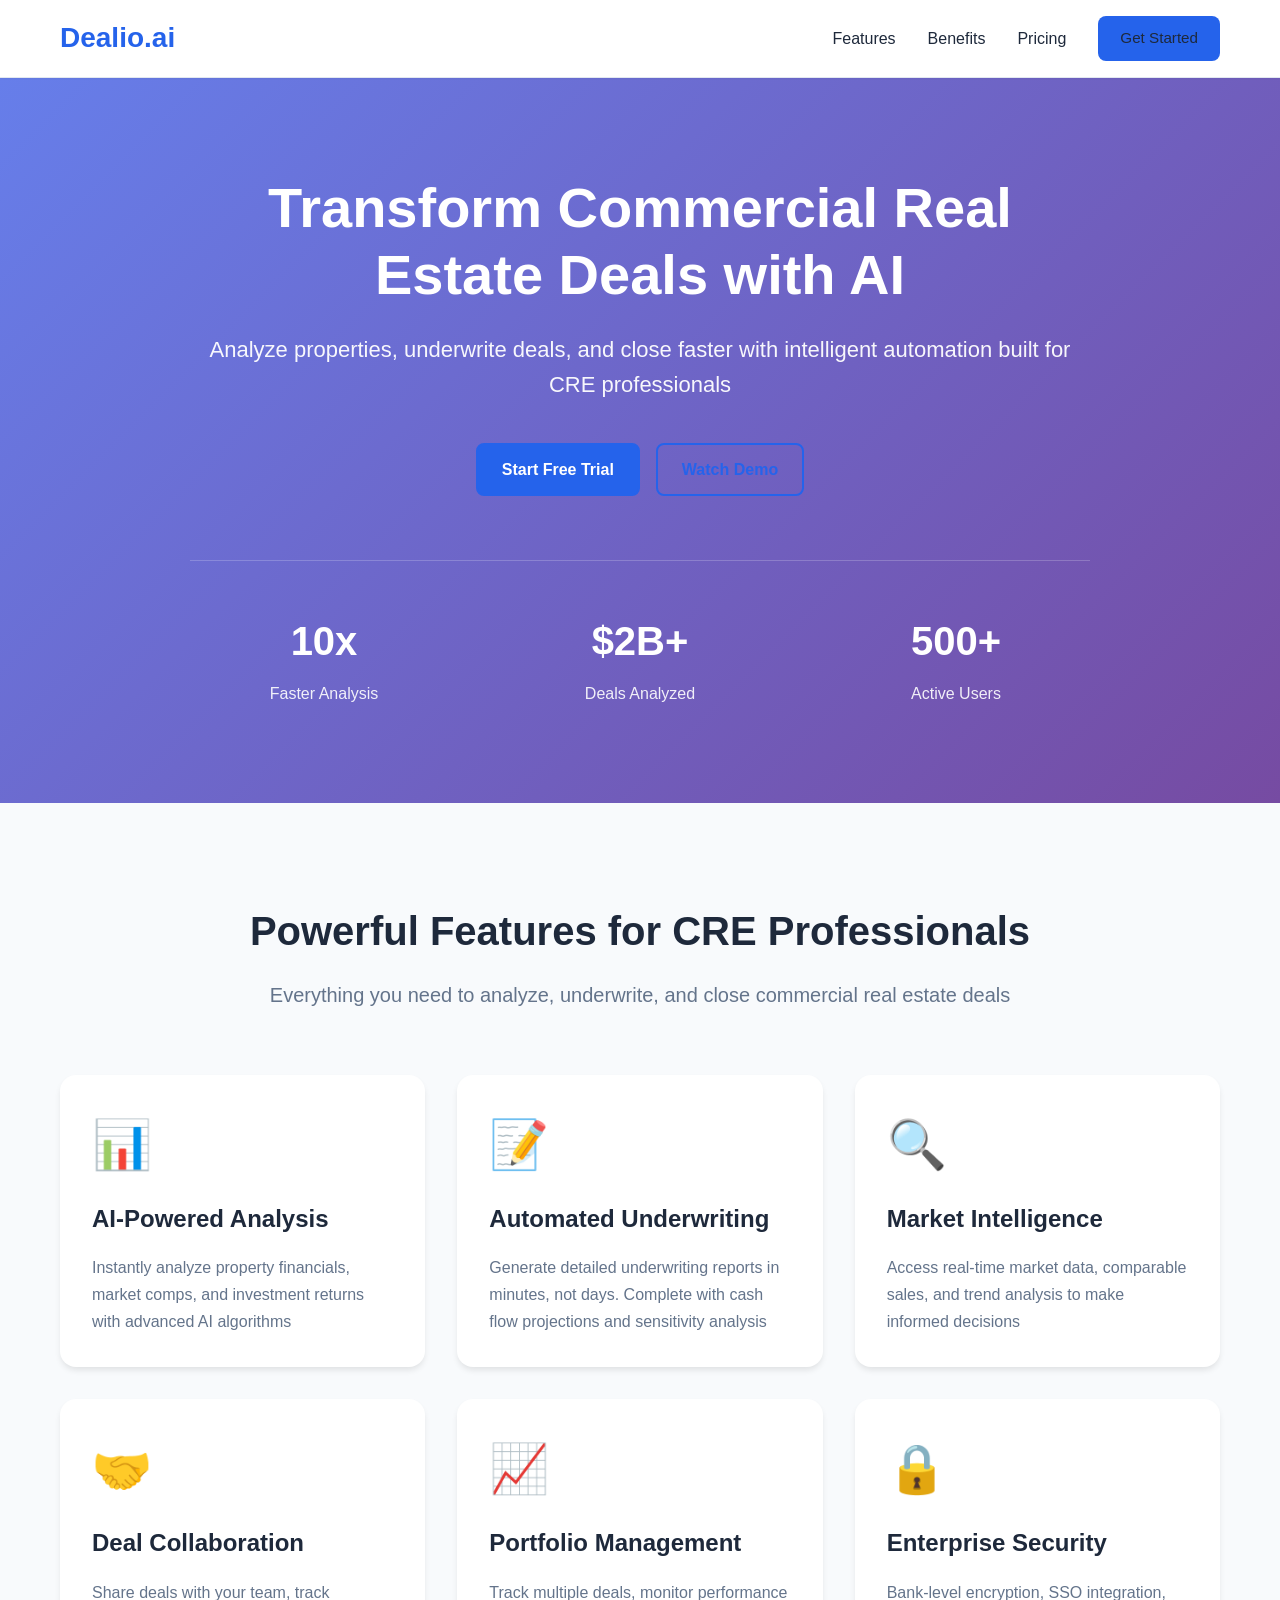
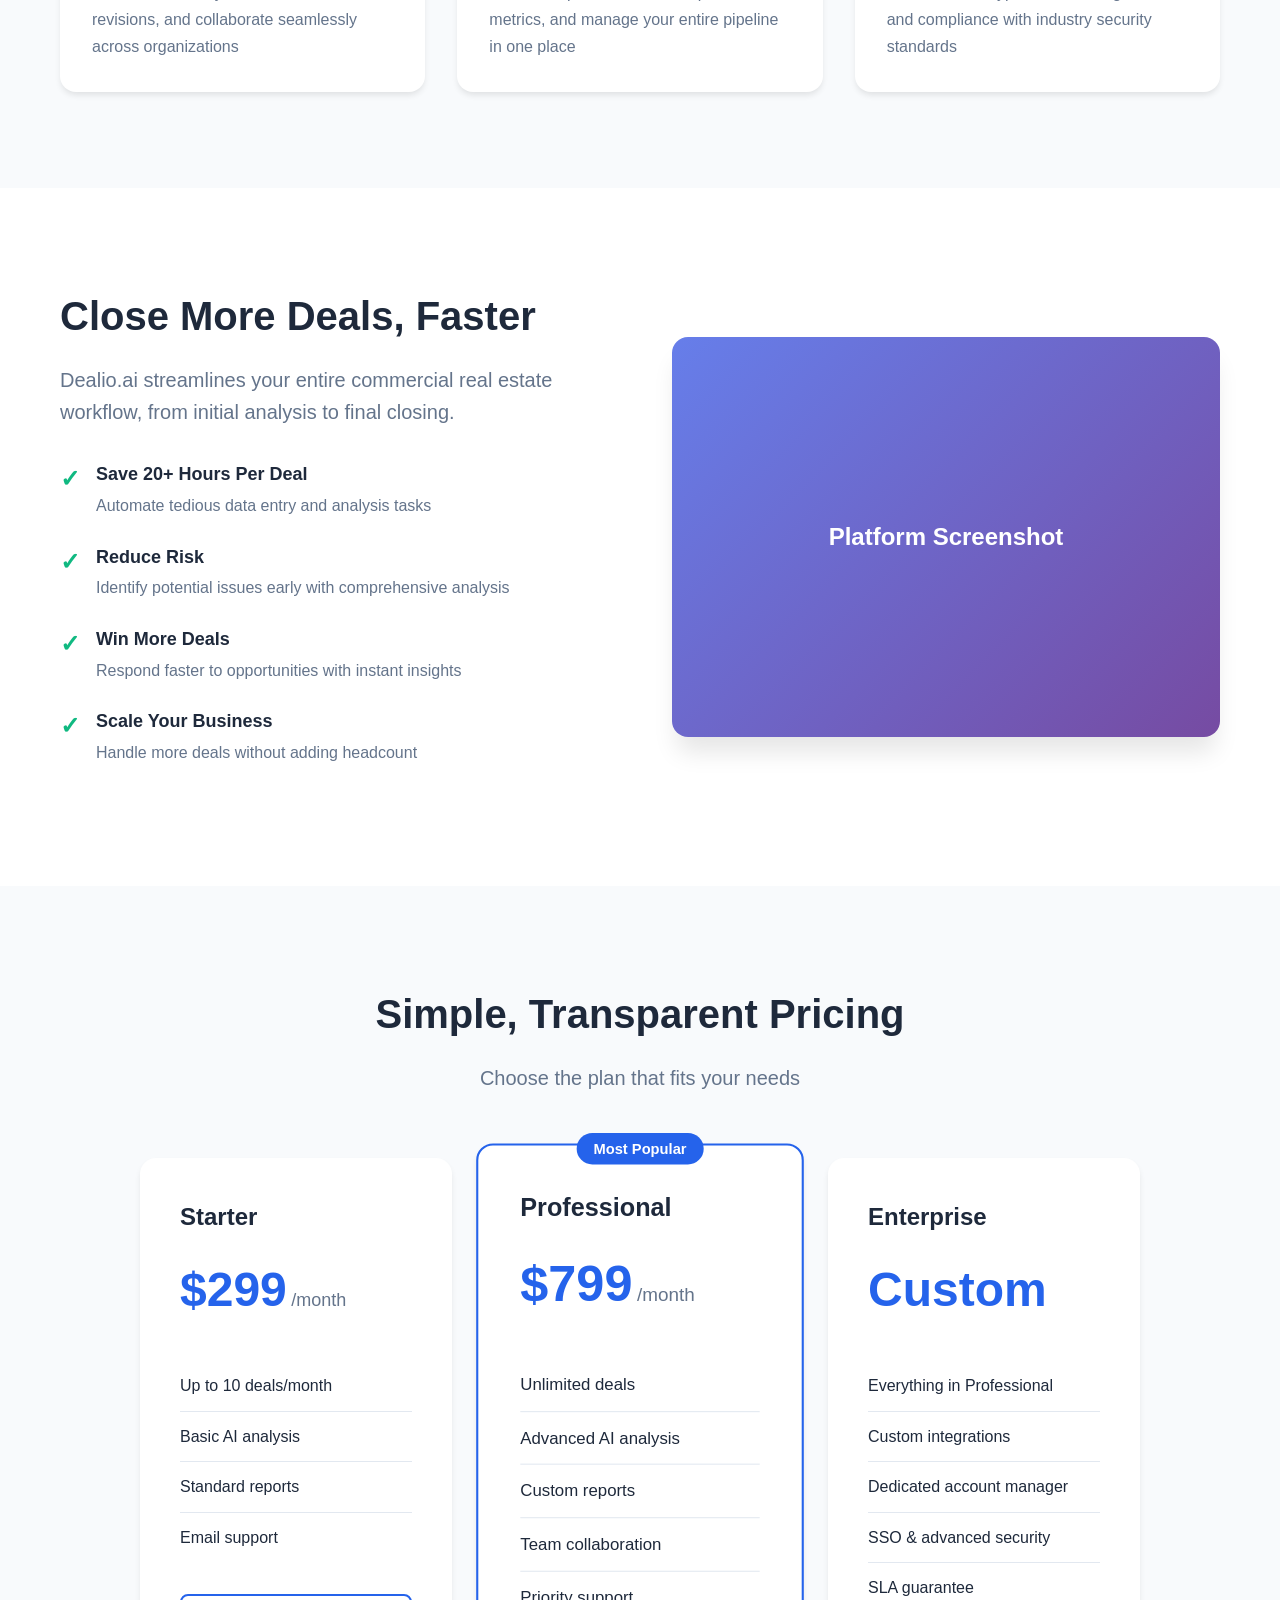
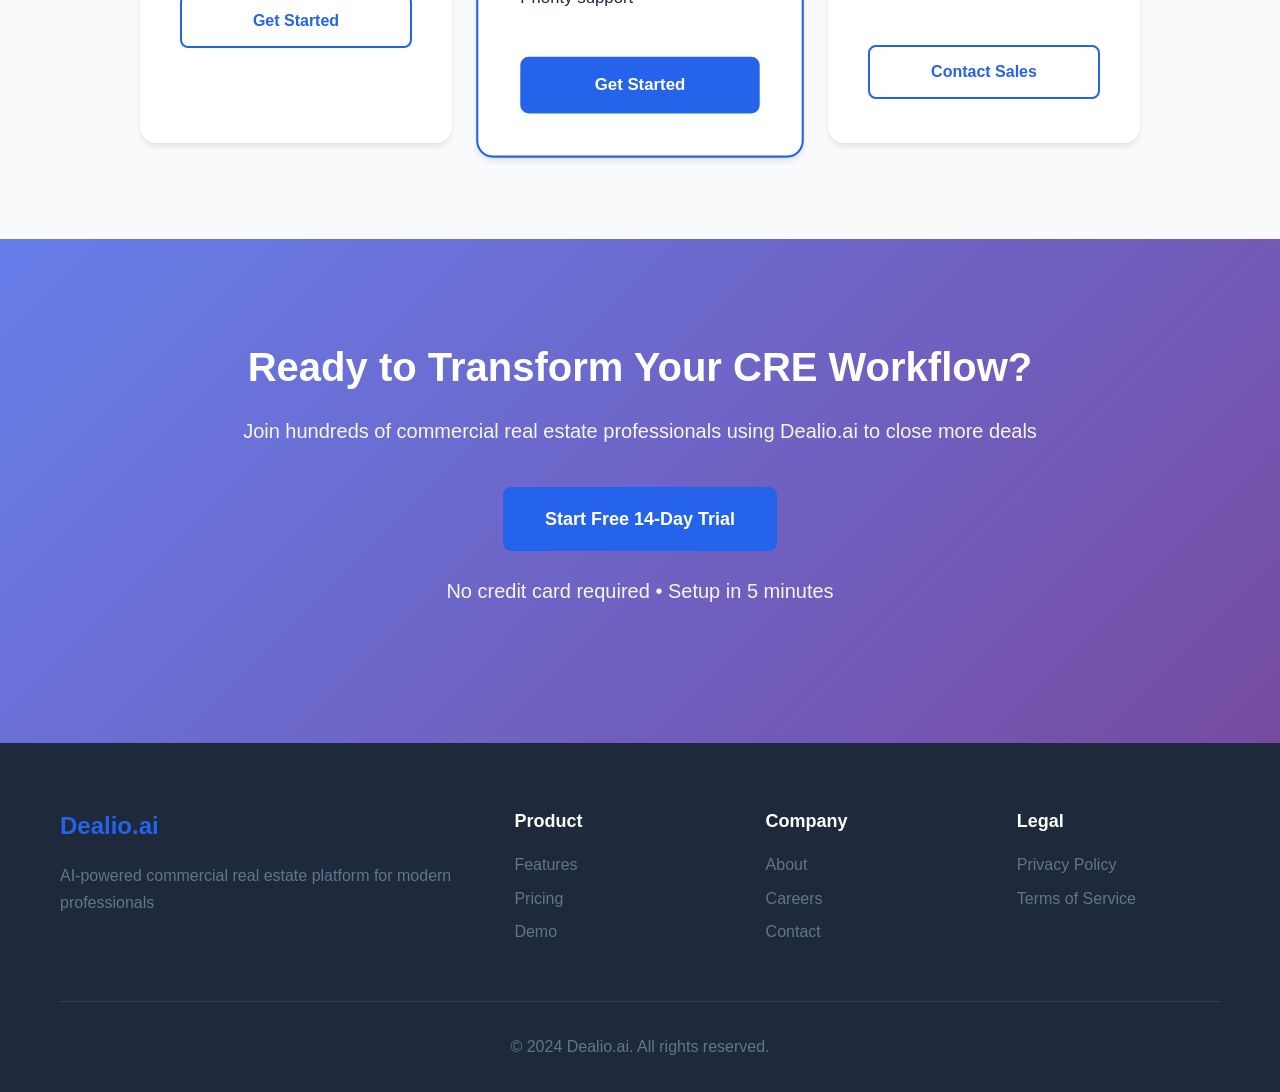
==== commit e2a5bc36: "Add files via upload" ====
--- a/index.html
+++ b/index.html
@@ -5,9 +5,6 @@
     <meta name="viewport" content="width=device-width, initial-scale=1.0">
     <meta name="description" content="Dealio.ai - Transform your commercial real estate workflow with AI-powered deal analysis and management">
     <title>Dealio.ai - AI-Powered Commercial Real Estate Platform</title>
-    <link rel="preconnect" href="https://fonts.googleapis.com">
-    <link rel="preconnect" href="https://fonts.gstatic.com" crossorigin>
-    <link href="https://fonts.googleapis.com/css2?family=Inter:wght@300;400;500;600;700;800&display=swap" rel="stylesheet">
     <link rel="stylesheet" href="styles.css">
 </head>
 <body>
@@ -16,23 +13,13 @@
         <div class="container">
             <div class="nav-wrapper">
                 <div class="logo">
-                    <svg width="32" height="32" viewBox="0 0 32 32" fill="none" xmlns="http://www.w3.org/2000/svg">
-                        <rect width="32" height="32" rx="8" fill="url(#logo-gradient)"/>
-                        <path d="M16 8L24 12V20L16 24L8 20V12L16 8Z" fill="white" opacity="0.9"/>
-                        <defs>
-                            <linearGradient id="logo-gradient" x1="0" y1="0" x2="32" y2="32">
-                                <stop stop-color="#0F172A"/>
-                                <stop offset="1" stop-color="#334155"/>
-                            </linearGradient>
-                        </defs>
-                    </svg>
-                    <span class="logo-text">Dealio.ai</span>
+                    <h1>Dealio.ai</h1>
                 </div>
                 <ul class="nav-menu">
                     <li><a href="#features">Features</a></li>
-                    <li><a href="#benefits">Solutions</a></li>
+                    <li><a href="#benefits">Benefits</a></li>
                     <li><a href="#pricing">Pricing</a></li>
-                    <li><a href="#contact" class="btn-nav">Book Demo</a></li>
+                    <li><a href="#contact" class="btn-secondary">Get Started</a></li>
                 </ul>
             </div>
         </div>
@@ -40,55 +27,27 @@
 
     <!-- Hero Section -->
     <section class="hero">
-        <div class="hero-bg-pattern"></div>
         <div class="container">
             <div class="hero-content">
-                <div class="hero-badge">
-                    <span class="badge-dot"></span>
-                    Trusted by 500+ CRE Professionals
-                </div>
-                <h1 class="hero-title">Close Deals Faster with<br/>AI-Powered Intelligence</h1>
-                <p class="hero-subtitle">Transform your commercial real estate workflow with instant property analysis, automated underwriting, and data-driven insights that help you win more deals.</p>
+                <h2 class="hero-title">Transform Commercial Real Estate Deals with AI</h2>
+                <p class="hero-subtitle">Analyze properties, underwrite deals, and close faster with intelligent automation built for CRE professionals</p>
                 <div class="hero-cta">
-                    <a href="#contact" class="btn-primary">
-                        <span>Start Free Trial</span>
-                        <svg width="20" height="20" viewBox="0 0 20 20" fill="none">
-                            <path d="M7.5 15L12.5 10L7.5 5" stroke="currentColor" stroke-width="2" stroke-linecap="round"/>
-                        </svg>
-                    </a>
-                    <a href="#demo" class="btn-outline-light">
-                        <svg width="20" height="20" viewBox="0 0 20 20" fill="currentColor">
-                            <path d="M6.5 5.5L14.5 10L6.5 14.5V5.5Z"/>
-                        </svg>
-                        <span>Watch Demo</span>
-                    </a>
-                </div>
-                <div class="hero-trust">
-                    <p class="trust-text">Trusted by leading firms:</p>
-                    <div class="trust-logos">
-                        <div class="trust-logo">CBRE</div>
-                        <div class="trust-logo">JLL</div>
-                        <div class="trust-logo">Cushman</div>
-                        <div class="trust-logo">Colliers</div>
-                    </div>
-                </div>
-            </div>
-            <div class="hero-stats">
-                <div class="stat-card">
-                    <div class="stat-number">$2.4B+</div>
-                    <div class="stat-label">Transaction Volume</div>
-                </div>
-                <div class="stat-card">
-                    <div class="stat-number">10x</div>
-                    <div class="stat-label">Faster Underwriting</div>
-                </div>
-                <div class="stat-card">
-                    <div class="stat-number">98%</div>
-                    <div class="stat-label">Accuracy Rate</div>
-                </div>
-                <div class="stat-card">
-                    <div class="stat-number">20+hrs</div>
-                    <div class="stat-label">Saved Per Deal</div>
+                    <a href="#contact" class="btn-primary">Start Free Trial</a>
+                    <a href="#demo" class="btn-outline">Watch Demo</a>
+                </div>
+                <div class="hero-stats">
+                    <div class="stat">
+                        <h3>10x</h3>
+                        <p>Faster Analysis</p>
+                    </div>
+                    <div class="stat">
+                        <h3>$2B+</h3>
+                        <p>Deals Analyzed</p>
+                    </div>
+                    <div class="stat">
+                        <h3>500+</h3>
+                        <p>Active Users</p>
+                    </div>
                 </div>
             </div>
         </div>
@@ -98,103 +57,39 @@
     <section id="features" class="features">
         <div class="container">
             <div class="section-header">
-                <span class="section-label">PLATFORM CAPABILITIES</span>
-                <h2>Everything You Need to Win Deals</h2>
-                <p>Enterprise-grade tools built specifically for commercial real estate professionals</p>
+                <h2>Powerful Features for CRE Professionals</h2>
+                <p>Everything you need to analyze, underwrite, and close commercial real estate deals</p>
             </div>
             <div class="features-grid">
                 <div class="feature-card">
-                    <div class="feature-icon-wrapper">
-                        <svg width="28" height="28" viewBox="0 0 24 24" fill="none" stroke="currentColor" stroke-width="2">
-                            <path d="M3 3v18h18"/>
-                            <path d="M18 17V9"/>
-                            <path d="M13 17V5"/>
-                            <path d="M8 17v-3"/>
-                        </svg>
-                    </div>
+                    <div class="feature-icon">📊</div>
                     <h3>AI-Powered Analysis</h3>
-                    <p>Instantly analyze property financials, market comps, and investment returns with advanced machine learning models trained on billions in transaction data.</p>
-                    <div class="feature-metric">
-                        <span class="metric-value">95%</span>
-                        <span class="metric-label">Time Saved</span>
-                    </div>
-                </div>
-                <div class="feature-card">
-                    <div class="feature-icon-wrapper">
-                        <svg width="28" height="28" viewBox="0 0 24 24" fill="none" stroke="currentColor" stroke-width="2">
-                            <path d="M14 2H6a2 2 0 0 0-2 2v16a2 2 0 0 0 2 2h12a2 2 0 0 0 2-2V8z"/>
-                            <path d="M14 2v6h6"/>
-                            <path d="M16 13H8"/>
-                            <path d="M16 17H8"/>
-                            <path d="M10 9H8"/>
-                        </svg>
-                    </div>
+                    <p>Instantly analyze property financials, market comps, and investment returns with advanced AI algorithms</p>
+                </div>
+                <div class="feature-card">
+                    <div class="feature-icon">📝</div>
                     <h3>Automated Underwriting</h3>
-                    <p>Generate institutional-grade underwriting reports in minutes with cash flow projections, sensitivity analysis, and scenario modeling.</p>
-                    <div class="feature-metric">
-                        <span class="metric-value">10 min</span>
-                        <span class="metric-label">Avg. Report Time</span>
-                    </div>
-                </div>
-                <div class="feature-card">
-                    <div class="feature-icon-wrapper">
-                        <svg width="28" height="28" viewBox="0 0 24 24" fill="none" stroke="currentColor" stroke-width="2">
-                            <circle cx="11" cy="11" r="8"/>
-                            <path d="m21 21-4.35-4.35"/>
-                        </svg>
-                    </div>
+                    <p>Generate detailed underwriting reports in minutes, not days. Complete with cash flow projections and sensitivity analysis</p>
+                </div>
+                <div class="feature-card">
+                    <div class="feature-icon">🔍</div>
                     <h3>Market Intelligence</h3>
-                    <p>Real-time access to market comps, cap rates, and trend analysis across all major metros. Stay ahead of market movements.</p>
-                    <div class="feature-metric">
-                        <span class="metric-value">50M+</span>
-                        <span class="metric-label">Data Points</span>
-                    </div>
-                </div>
-                <div class="feature-card">
-                    <div class="feature-icon-wrapper">
-                        <svg width="28" height="28" viewBox="0 0 24 24" fill="none" stroke="currentColor" stroke-width="2">
-                            <path d="M17 21v-2a4 4 0 0 0-4-4H5a4 4 0 0 0-4 4v2"/>
-                            <circle cx="9" cy="7" r="4"/>
-                            <path d="M23 21v-2a4 4 0 0 0-3-3.87"/>
-                            <path d="M16 3.13a4 4 0 0 1 0 7.75"/>
-                        </svg>
-                    </div>
-                    <h3>Team Collaboration</h3>
-                    <p>Share deals, track revisions, and collaborate seamlessly. Keep your entire team aligned from analysis to closing.</p>
-                    <div class="feature-metric">
-                        <span class="metric-value">Real-time</span>
-                        <span class="metric-label">Sync & Updates</span>
-                    </div>
-                </div>
-                <div class="feature-card">
-                    <div class="feature-icon-wrapper">
-                        <svg width="28" height="28" viewBox="0 0 24 24" fill="none" stroke="currentColor" stroke-width="2">
-                            <rect x="3" y="3" width="7" height="7"/>
-                            <rect x="14" y="3" width="7" height="7"/>
-                            <rect x="14" y="14" width="7" height="7"/>
-                            <rect x="3" y="14" width="7" height="7"/>
-                        </svg>
-                    </div>
-                    <h3>Pipeline Management</h3>
-                    <p>Track multiple deals, monitor KPIs, and manage your entire pipeline from a single dashboard. Never lose sight of opportunities.</p>
-                    <div class="feature-metric">
-                        <span class="metric-value">Unlimited</span>
-                        <span class="metric-label">Active Deals</span>
-                    </div>
-                </div>
-                <div class="feature-card">
-                    <div class="feature-icon-wrapper">
-                        <svg width="28" height="28" viewBox="0 0 24 24" fill="none" stroke="currentColor" stroke-width="2">
-                            <rect x="3" y="11" width="18" height="11" rx="2" ry="2"/>
-                            <path d="M7 11V7a5 5 0 0 1 10 0v4"/>
-                        </svg>
-                    </div>
+                    <p>Access real-time market data, comparable sales, and trend analysis to make informed decisions</p>
+                </div>
+                <div class="feature-card">
+                    <div class="feature-icon">🤝</div>
+                    <h3>Deal Collaboration</h3>
+                    <p>Share deals with your team, track revisions, and collaborate seamlessly across organizations</p>
+                </div>
+                <div class="feature-card">
+                    <div class="feature-icon">📈</div>
+                    <h3>Portfolio Management</h3>
+                    <p>Track multiple deals, monitor performance metrics, and manage your entire pipeline in one place</p>
+                </div>
+                <div class="feature-card">
+                    <div class="feature-icon">🔒</div>
                     <h3>Enterprise Security</h3>
-                    <p>Bank-level encryption, SOC 2 compliance, SSO integration, and granular permissions. Your data is always protected.</p>
-                    <div class="feature-metric">
-                        <span class="metric-value">SOC 2</span>
-                        <span class="metric-label">Certified</span>
-                    </div>
+                    <p>Bank-level encryption, SSO integration, and compliance with industry security standards</p>
                 </div>
             </div>
         </div>
@@ -204,79 +99,44 @@
     <section id="benefits" class="benefits">
         <div class="container">
             <div class="benefits-content">
+                <div class="benefits-text">
+                    <h2>Close More Deals, Faster</h2>
+                    <p class="lead">Dealio.ai streamlines your entire commercial real estate workflow, from initial analysis to final closing.</p>
+                    <ul class="benefits-list">
+                        <li>
+                            <span class="check">✓</span>
+                            <div>
+                                <strong>Save 20+ Hours Per Deal</strong>
+                                <p>Automate tedious data entry and analysis tasks</p>
+                            </div>
+                        </li>
+                        <li>
+                            <span class="check">✓</span>
+                            <div>
+                                <strong>Reduce Risk</strong>
+                                <p>Identify potential issues early with comprehensive analysis</p>
+                            </div>
+                        </li>
+                        <li>
+                            <span class="check">✓</span>
+                            <div>
+                                <strong>Win More Deals</strong>
+                                <p>Respond faster to opportunities with instant insights</p>
+                            </div>
+                        </li>
+                        <li>
+                            <span class="check">✓</span>
+                            <div>
+                                <strong>Scale Your Business</strong>
+                                <p>Handle more deals without adding headcount</p>
+                            </div>
+                        </li>
+                    </ul>
+                </div>
                 <div class="benefits-visual">
-                    <div class="dashboard-mockup">
-                        <div class="mockup-header">
-                            <div class="mockup-dots">
-                                <span></span><span></span><span></span>
-                            </div>
-                            <div class="mockup-title">Dealio.ai Dashboard</div>
-                        </div>
-                        <div class="mockup-body">
-                            <div class="mockup-sidebar">
-                                <div class="sidebar-item active"></div>
-                                <div class="sidebar-item"></div>
-                                <div class="sidebar-item"></div>
-                                <div class="sidebar-item"></div>
-                            </div>
-                            <div class="mockup-main">
-                                <div class="mockup-card" style="width: 45%; height: 30%;"></div>
-                                <div class="mockup-card" style="width: 45%; height: 30%;"></div>
-                                <div class="mockup-card large" style="width: 92%; height: 55%;"></div>
-                            </div>
-                        </div>
-                    </div>
-                </div>
-                <div class="benefits-text">
-                    <span class="section-label">WHY DEALIO.AI</span>
-                    <h2>Built for Speed, Designed for Precision</h2>
-                    <p class="lead">Stop wasting time on manual analysis and spreadsheets. Dealio.ai gives you institutional-grade insights in seconds.</p>
-                    <ul class="benefits-list">
-                        <li>
-                            <div class="benefit-icon">
-                                <svg width="20" height="20" viewBox="0 0 20 20" fill="currentColor">
-                                    <path d="M10 2L13 8L19 9L14.5 13.5L15.5 19L10 16L4.5 19L5.5 13.5L1 9L7 8L10 2Z"/>
-                                </svg>
-                            </div>
-                            <div>
-                                <strong>Save 20+ Hours Per Deal</strong>
-                                <p>Automate tedious underwriting and due diligence. Focus on closing, not spreadsheets.</p>
-                            </div>
-                        </li>
-                        <li>
-                            <div class="benefit-icon">
-                                <svg width="20" height="20" viewBox="0 0 20 20" fill="currentColor">
-                                    <path d="M10 2C5.58 2 2 5.58 2 10C2 14.42 5.58 18 10 18C14.42 18 18 14.42 18 10C18 5.58 14.42 2 10 2ZM9 14.5L5 10.5L6.41 9.09L9 11.67L13.59 7.08L15 8.5L9 14.5Z"/>
-                                </svg>
-                            </div>
-                            <div>
-                                <strong>Institutional-Grade Accuracy</strong>
-                                <p>AI models trained on $100B+ in transactions. Get the same insights as the biggest players.</p>
-                            </div>
-                        </li>
-                        <li>
-                            <div class="benefit-icon">
-                                <svg width="20" height="20" viewBox="0 0 20 20" fill="currentColor">
-                                    <path d="M10 2L12.5 7.5L18 8.5L14 12.5L15 18L10 15.5L5 18L6 12.5L2 8.5L7.5 7.5L10 2Z"/>
-                                </svg>
-                            </div>
-                            <div>
-                                <strong>First-Mover Advantage</strong>
-                                <p>Respond to brokers in minutes. Submit offers before the competition even opens the OM.</p>
-                            </div>
-                        </li>
-                        <li>
-                            <div class="benefit-icon">
-                                <svg width="20" height="20" viewBox="0 0 20 20" fill="currentColor">
-                                    <path d="M3 4H17V6H3V4ZM3 9H17V11H3V9ZM3 14H17V16H3V14Z"/>
-                                </svg>
-                            </div>
-                            <div>
-                                <strong>Scale Without Limits</strong>
-                                <p>Analyze 100+ deals monthly with the same team. No additional analysts needed.</p>
-                            </div>
-                        </li>
-                    </ul>
+                    <div class="placeholder-img">
+                        <p>Platform Screenshot</p>
+                    </div>
                 </div>
             </div>
         </div>
@@ -286,153 +146,53 @@
     <section id="pricing" class="pricing">
         <div class="container">
             <div class="section-header">
-                <span class="section-label">PRICING</span>
-                <h2>Flexible Plans for Every Deal Size</h2>
-                <p>Start free for 14 days. No credit card required. Cancel anytime.</p>
+                <h2>Simple, Transparent Pricing</h2>
+                <p>Choose the plan that fits your needs</p>
             </div>
             <div class="pricing-grid">
                 <div class="pricing-card">
-                    <div class="pricing-header">
-                        <h3>Professional</h3>
-                        <p class="pricing-desc">For individual brokers and analysts</p>
-                    </div>
+                    <h3>Starter</h3>
                     <div class="price">
-                        <span class="currency">$</span>
-                        <span class="amount">499</span>
+                        <span class="amount">$299</span>
                         <span class="period">/month</span>
                     </div>
                     <ul class="pricing-features">
-                        <li>
-                            <svg width="16" height="16" viewBox="0 0 16 16" fill="currentColor">
-                                <path d="M13.5 3.5L6 11L2.5 7.5L3.5 6.5L6 9L12.5 2.5L13.5 3.5Z"/>
-                            </svg>
-                            Up to 25 deals/month
-                        </li>
-                        <li>
-                            <svg width="16" height="16" viewBox="0 0 16 16" fill="currentColor">
-                                <path d="M13.5 3.5L6 11L2.5 7.5L3.5 6.5L6 9L12.5 2.5L13.5 3.5Z"/>
-                            </svg>
-                            AI-powered underwriting
-                        </li>
-                        <li>
-                            <svg width="16" height="16" viewBox="0 0 16 16" fill="currentColor">
-                                <path d="M13.5 3.5L6 11L2.5 7.5L3.5 6.5L6 9L12.5 2.5L13.5 3.5Z"/>
-                            </svg>
-                            Market comps & analysis
-                        </li>
-                        <li>
-                            <svg width="16" height="16" viewBox="0 0 16 16" fill="currentColor">
-                                <path d="M13.5 3.5L6 11L2.5 7.5L3.5 6.5L6 9L12.5 2.5L13.5 3.5Z"/>
-                            </svg>
-                            Standard reports (PDF/Excel)
-                        </li>
-                        <li>
-                            <svg width="16" height="16" viewBox="0 0 16 16" fill="currentColor">
-                                <path d="M13.5 3.5L6 11L2.5 7.5L3.5 6.5L6 9L12.5 2.5L13.5 3.5Z"/>
-                            </svg>
-                            Email support
-                        </li>
-                    </ul>
-                    <a href="#contact" class="btn-outline-dark">Start Free Trial</a>
+                        <li>Up to 10 deals/month</li>
+                        <li>Basic AI analysis</li>
+                        <li>Standard reports</li>
+                        <li>Email support</li>
+                    </ul>
+                    <a href="#contact" class="btn-outline">Get Started</a>
                 </div>
                 <div class="pricing-card featured">
-                    <div class="pricing-badge">MOST POPULAR</div>
-                    <div class="pricing-header">
-                        <h3>Team</h3>
-                        <p class="pricing-desc">For investment teams & firms</p>
-                    </div>
+                    <div class="badge">Most Popular</div>
+                    <h3>Professional</h3>
                     <div class="price">
-                        <span class="currency">$</span>
-                        <span class="amount">999</span>
+                        <span class="amount">$799</span>
                         <span class="period">/month</span>
                     </div>
                     <ul class="pricing-features">
-                        <li>
-                            <svg width="16" height="16" viewBox="0 0 16 16" fill="currentColor">
-                                <path d="M13.5 3.5L6 11L2.5 7.5L3.5 6.5L6 9L12.5 2.5L13.5 3.5Z"/>
-                            </svg>
-                            Unlimited deals
-                        </li>
-                        <li>
-                            <svg width="16" height="16" viewBox="0 0 16 16" fill="currentColor">
-                                <path d="M13.5 3.5L6 11L2.5 7.5L3.5 6.5L6 9L12.5 2.5L13.5 3.5Z"/>
-                            </svg>
-                            Everything in Professional
-                        </li>
-                        <li>
-                            <svg width="16" height="16" viewBox="0 0 16 16" fill="currentColor">
-                                <path d="M13.5 3.5L6 11L2.5 7.5L3.5 6.5L6 9L12.5 2.5L13.5 3.5Z"/>
-                            </svg>
-                            Team collaboration (up to 10 users)
-                        </li>
-                        <li>
-                            <svg width="16" height="16" viewBox="0 0 16 16" fill="currentColor">
-                                <path d="M13.5 3.5L6 11L2.5 7.5L3.5 6.5L6 9L12.5 2.5L13.5 3.5Z"/>
-                            </svg>
-                            Custom report templates
-                        </li>
-                        <li>
-                            <svg width="16" height="16" viewBox="0 0 16 16" fill="currentColor">
-                                <path d="M13.5 3.5L6 11L2.5 7.5L3.5 6.5L6 9L12.5 2.5L13.5 3.5Z"/>
-                            </svg>
-                            Priority support & training
-                        </li>
-                        <li>
-                            <svg width="16" height="16" viewBox="0 0 16 16" fill="currentColor">
-                                <path d="M13.5 3.5L6 11L2.5 7.5L3.5 6.5L6 9L12.5 2.5L13.5 3.5Z"/>
-                            </svg>
-                            API access
-                        </li>
-                    </ul>
-                    <a href="#contact" class="btn-primary">Start Free Trial</a>
+                        <li>Unlimited deals</li>
+                        <li>Advanced AI analysis</li>
+                        <li>Custom reports</li>
+                        <li>Team collaboration</li>
+                        <li>Priority support</li>
+                    </ul>
+                    <a href="#contact" class="btn-primary">Get Started</a>
                 </div>
                 <div class="pricing-card">
-                    <div class="pricing-header">
-                        <h3>Enterprise</h3>
-                        <p class="pricing-desc">For large organizations</p>
-                    </div>
+                    <h3>Enterprise</h3>
                     <div class="price">
-                        <span class="amount custom">Custom</span>
+                        <span class="amount">Custom</span>
                     </div>
                     <ul class="pricing-features">
-                        <li>
-                            <svg width="16" height="16" viewBox="0 0 16 16" fill="currentColor">
-                                <path d="M13.5 3.5L6 11L2.5 7.5L3.5 6.5L6 9L12.5 2.5L13.5 3.5Z"/>
-                            </svg>
-                            Everything in Team
-                        </li>
-                        <li>
-                            <svg width="16" height="16" viewBox="0 0 16 16" fill="currentColor">
-                                <path d="M13.5 3.5L6 11L2.5 7.5L3.5 6.5L6 9L12.5 2.5L13.5 3.5Z"/>
-                            </svg>
-                            Unlimited users
-                        </li>
-                        <li>
-                            <svg width="16" height="16" viewBox="0 0 16 16" fill="currentColor">
-                                <path d="M13.5 3.5L6 11L2.5 7.5L3.5 6.5L6 9L12.5 2.5L13.5 3.5Z"/>
-                            </svg>
-                            Custom integrations & workflows
-                        </li>
-                        <li>
-                            <svg width="16" height="16" viewBox="0 0 16 16" fill="currentColor">
-                                <path d="M13.5 3.5L6 11L2.5 7.5L3.5 6.5L6 9L12.5 2.5L13.5 3.5Z"/>
-                            </svg>
-                            Dedicated account manager
-                        </li>
-                        <li>
-                            <svg width="16" height="16" viewBox="0 0 16 16" fill="currentColor">
-                                <path d="M13.5 3.5L6 11L2.5 7.5L3.5 6.5L6 9L12.5 2.5L13.5 3.5Z"/>
-                            </svg>
-                            SSO & advanced security
-                        </li>
-                        <li>
-                            <svg width="16" height="16" viewBox="0 0 16 16" fill="currentColor">
-                                <path d="M13.5 3.5L6 11L2.5 7.5L3.5 6.5L6 9L12.5 2.5L13.5 3.5Z"/>
-                            </svg>
-                            SLA & uptime guarantee
-                        </li>
-                    </ul>
-                    <a href="#contact" class="btn-outline-dark">Contact Sales</a>
+                        <li>Everything in Professional</li>
+                        <li>Custom integrations</li>
+                        <li>Dedicated account manager</li>
+                        <li>SSO & advanced security</li>
+                        <li>SLA guarantee</li>
+                    </ul>
+                    <a href="#contact" class="btn-outline">Contact Sales</a>
                 </div>
             </div>
         </div>
@@ -440,26 +200,13 @@
 
     <!-- CTA Section -->
     <section id="contact" class="cta">
-        <div class="cta-background"></div>
         <div class="container">
             <div class="cta-content">
-                <h2>Ready to Close Your Next Deal Faster?</h2>
-                <p>Join 500+ commercial real estate professionals using Dealio.ai to analyze deals 10x faster</p>
+                <h2>Ready to Transform Your CRE Workflow?</h2>
+                <p>Join hundreds of commercial real estate professionals using Dealio.ai to close more deals</p>
                 <div class="cta-buttons">
-                    <a href="#" class="btn-cta">
-                        Start Free 14-Day Trial
-                        <svg width="20" height="20" viewBox="0 0 20 20" fill="none">
-                            <path d="M7.5 15L12.5 10L7.5 5" stroke="currentColor" stroke-width="2" stroke-linecap="round"/>
-                        </svg>
-                    </a>
-                </div>
-                <p class="cta-note">No credit card required • Full access • Cancel anytime</p>
-                <div class="cta-testimonial">
-                    <p class="testimonial-text">"Dealio.ai helped us cut underwriting time from 2 weeks to 2 days. Game changer for our deal flow."</p>
-                    <div class="testimonial-author">
-                        <strong>Michael Chen</strong>
-                        <span>VP Acquisitions, Harbor Capital</span>
-                    </div>
+                    <a href="#" class="btn-primary large">Start Free 14-Day Trial</a>
+                    <p class="cta-note">No credit card required • Setup in 5 minutes</p>
                 </div>
             </div>
         </div>
@@ -469,45 +216,29 @@
     <footer class="footer">
         <div class="container">
             <div class="footer-content">
-                <div class="footer-section brand">
-                    <div class="footer-logo">
-                        <svg width="32" height="32" viewBox="0 0 32 32" fill="none" xmlns="http://www.w3.org/2000/svg">
-                            <rect width="32" height="32" rx="8" fill="url(#footer-logo-gradient)"/>
-                            <path d="M16 8L24 12V20L16 24L8 20V12L16 8Z" fill="white" opacity="0.9"/>
-                            <defs>
-                                <linearGradient id="footer-logo-gradient" x1="0" y1="0" x2="32" y2="32">
-                                    <stop stop-color="#0F172A"/>
-                                    <stop offset="1" stop-color="#334155"/>
-                                </linearGradient>
-                            </defs>
-                        </svg>
-                        <span>Dealio.ai</span>
-                    </div>
-                    <p>Institutional-grade deal analysis for commercial real estate professionals.</p>
+                <div class="footer-section">
+                    <h3>Dealio.ai</h3>
+                    <p>AI-powered commercial real estate platform for modern professionals</p>
                 </div>
                 <div class="footer-section">
                     <h4>Product</h4>
                     <ul>
                         <li><a href="#features">Features</a></li>
                         <li><a href="#pricing">Pricing</a></li>
-                        <li><a href="#demo">Request Demo</a></li>
-                        <li><a href="#integrations">Integrations</a></li>
+                        <li><a href="#demo">Demo</a></li>
                     </ul>
                 </div>
                 <div class="footer-section">
                     <h4>Company</h4>
                     <ul>
-                        <li><a href="#about">About Us</a></li>
+                        <li><a href="#about">About</a></li>
                         <li><a href="#careers">Careers</a></li>
-                        <li><a href="#blog">Blog</a></li>
                         <li><a href="#contact">Contact</a></li>
                     </ul>
                 </div>
                 <div class="footer-section">
-                    <h4>Resources</h4>
+                    <h4>Legal</h4>
                     <ul>
-                        <li><a href="#docs">Documentation</a></li>
-                        <li><a href="#support">Support</a></li>
                         <li><a href="#privacy">Privacy Policy</a></li>
                         <li><a href="#terms">Terms of Service</a></li>
                     </ul>
@@ -515,18 +246,6 @@
             </div>
             <div class="footer-bottom">
                 <p>&copy; 2024 Dealio.ai. All rights reserved.</p>
-                <div class="footer-social">
-                    <a href="#" aria-label="LinkedIn">
-                        <svg width="20" height="20" viewBox="0 0 20 20" fill="currentColor">
-                            <path d="M4.5 3C3.67 3 3 3.67 3 4.5S3.67 6 4.5 6 6 5.33 6 4.5 5.33 3 4.5 3zM3 7.5v9.5h3V7.5H3zm5 0v9.5h3v-5c0-1.5 1.5-2 2-2s1 .5 1 2v5h3v-5.5c0-2.5-1.5-4-3.5-4-1.5 0-2.5.5-3.5 1.5v-1H8z"/>
-                        </svg>
-                    </a>
-                    <a href="#" aria-label="Twitter">
-                        <svg width="20" height="20" viewBox="0 0 20 20" fill="currentColor">
-                            <path d="M6.29 18.25c7.55 0 11.67-6.25 11.67-11.67 0-.18 0-.35-.01-.53A8.35 8.35 0 0020 3.92a8.18 8.18 0 01-2.36.65 4.12 4.12 0 001.81-2.27 8.22 8.22 0 01-2.61 1 4.1 4.1 0 00-7 3.74A11.65 11.65 0 011.39 2.62a4.1 4.1 0 001.27 5.48 4.07 4.07 0 01-1.86-.51v.05a4.1 4.1 0 003.29 4.02 4.09 4.09 0 01-1.85.07 4.11 4.11 0 003.83 2.85A8.23 8.23 0 010 16.39a11.62 11.62 0 006.29 1.84"/>
-                        </svg>
-                    </a>
-                </div>
             </div>
         </div>
     </footer>
--- a/styles.css
+++ b/styles.css
@@ -1,7 +1,3 @@
-/* ========================================
-   MODERN CRE LANDING PAGE DESIGN
-   ======================================== */
-
 /* Reset and Base Styles */
 * {
     margin: 0;
@@ -9,75 +5,44 @@
     box-sizing: border-box;
 }
 
-html {
-    scroll-behavior: smooth;
-}
-
 :root {
-    /* Sophisticated Color Palette */
-    --color-primary: #0F172A;
-    --color-primary-light: #1E293B;
-    --color-accent: #3B82F6;
-    --color-accent-dark: #2563EB;
-    --color-accent-light: #60A5FA;
-
-    --color-text-primary: #0F172A;
-    --color-text-secondary: #475569;
-    --color-text-muted: #64748B;
-
-    --color-bg-primary: #FFFFFF;
-    --color-bg-secondary: #F8FAFC;
-    --color-bg-tertiary: #F1F5F9;
-
-    --color-border: #E2E8F0;
-    --color-border-light: #F1F5F9;
-
-    --color-success: #10B981;
-    --color-gradient-start: #0F172A;
-    --color-gradient-end: #1E293B;
-
-    /* Shadows */
-    --shadow-xs: 0 1px 2px 0 rgba(0, 0, 0, 0.05);
-    --shadow-sm: 0 1px 3px 0 rgba(0, 0, 0, 0.1), 0 1px 2px -1px rgba(0, 0, 0, 0.1);
-    --shadow-md: 0 4px 6px -1px rgba(0, 0, 0, 0.1), 0 2px 4px -2px rgba(0, 0, 0, 0.1);
-    --shadow-lg: 0 10px 15px -3px rgba(0, 0, 0, 0.1), 0 4px 6px -4px rgba(0, 0, 0, 0.1);
-    --shadow-xl: 0 20px 25px -5px rgba(0, 0, 0, 0.1), 0 8px 10px -6px rgba(0, 0, 0, 0.1);
-    --shadow-2xl: 0 25px 50px -12px rgba(0, 0, 0, 0.25);
-
-    /* Transitions */
-    --transition-fast: 150ms cubic-bezier(0.4, 0, 0.2, 1);
-    --transition-base: 250ms cubic-bezier(0.4, 0, 0.2, 1);
-    --transition-slow: 350ms cubic-bezier(0.4, 0, 0.2, 1);
+    --primary-color: #2563eb;
+    --primary-dark: #1e40af;
+    --secondary-color: #0ea5e9;
+    --text-dark: #1e293b;
+    --text-light: #64748b;
+    --bg-light: #f8fafc;
+    --bg-white: #ffffff;
+    --border-color: #e2e8f0;
+    --success-color: #10b981;
+    --shadow-sm: 0 1px 2px 0 rgba(0, 0, 0, 0.05);
+    --shadow-md: 0 4px 6px -1px rgba(0, 0, 0, 0.1);
+    --shadow-lg: 0 10px 15px -3px rgba(0, 0, 0, 0.1);
+    --shadow-xl: 0 20px 25px -5px rgba(0, 0, 0, 0.1);
 }
 
 body {
-    font-family: 'Inter', -apple-system, BlinkMacSystemFont, 'Segoe UI', sans-serif;
+    font-family: -apple-system, BlinkMacSystemFont, 'Segoe UI', 'Roboto', 'Oxygen', 'Ubuntu', 'Cantarell', sans-serif;
     line-height: 1.6;
-    color: var(--color-text-primary);
-    background-color: var(--color-bg-primary);
-    -webkit-font-smoothing: antialiased;
-    -moz-osx-font-smoothing: grayscale;
+    color: var(--text-dark);
+    background-color: var(--bg-white);
 }
 
 .container {
-    max-width: 1280px;
+    max-width: 1200px;
     margin: 0 auto;
-    padding: 0 2rem;
-}
-
-/* ========================================
-   NAVIGATION
-   ======================================== */
+    padding: 0 20px;
+}
+
+/* Navigation */
 .navbar {
-    background-color: rgba(255, 255, 255, 0.8);
-    backdrop-filter: blur(12px);
-    -webkit-backdrop-filter: blur(12px);
-    border-bottom: 1px solid var(--color-border-light);
-    padding: 1.25rem 0;
+    background-color: var(--bg-white);
+    border-bottom: 1px solid var(--border-color);
+    padding: 1rem 0;
     position: sticky;
     top: 0;
     z-index: 1000;
-    transition: all var(--transition-base);
+    box-shadow: var(--shadow-sm);
 }
 
 .nav-wrapper {
@@ -86,331 +51,137 @@
     align-items: center;
 }
 
-.logo {
-    display: flex;
+.logo h1 {
+    font-size: 1.75rem;
+    color: var(--primary-color);
+    font-weight: 700;
+}
+
+.nav-menu {
+    display: flex;
+    list-style: none;
+    gap: 2rem;
     align-items: center;
-    gap: 0.75rem;
-}
-
-.logo-text {
-    font-size: 1.5rem;
-    font-weight: 700;
-    color: var(--color-primary);
-    letter-spacing: -0.02em;
-}
-
-.nav-menu {
-    display: flex;
-    list-style: none;
-    gap: 2.5rem;
-    align-items: center;
-}
-
-.nav-menu li a {
+}
+
+.nav-menu a {
     text-decoration: none;
-    color: var(--color-text-secondary);
+    color: var(--text-dark);
     font-weight: 500;
-    font-size: 0.9375rem;
-    transition: color var(--transition-base);
-    position: relative;
-}
-
-.nav-menu li a:hover {
-    color: var(--color-accent);
-}
-
-.nav-menu li a::after {
-    content: '';
-    position: absolute;
-    bottom: -4px;
-    left: 0;
-    width: 0;
-    height: 2px;
-    background-color: var(--color-accent);
-    transition: width var(--transition-base);
-}
-
-.nav-menu li a:hover::after {
-    width: 100%;
-}
-
-/* ========================================
-   BUTTONS
-   ======================================== */
-.btn-nav {
-    padding: 0.625rem 1.25rem;
+    transition: color 0.3s ease;
+}
+
+.nav-menu a:hover {
+    color: var(--primary-color);
+}
+
+/* Buttons */
+.btn-primary, .btn-secondary, .btn-outline {
+    padding: 0.75rem 1.5rem;
     border-radius: 0.5rem;
     font-weight: 600;
-    font-size: 0.9375rem;
     text-decoration: none;
-    display: inline-flex;
-    align-items: center;
-    gap: 0.5rem;
-    transition: all var(--transition-base);
+    display: inline-block;
+    transition: all 0.3s ease;
     cursor: pointer;
-    background-color: var(--color-primary);
-    color: white;
-    border: none;
-}
-
-.btn-nav:hover {
-    background-color: var(--color-primary-light);
-    transform: translateY(-1px);
-    box-shadow: var(--shadow-md);
+    border: 2px solid transparent;
 }
 
 .btn-primary {
-    padding: 0.875rem 1.75rem;
-    border-radius: 0.5rem;
-    font-weight: 600;
-    font-size: 1rem;
-    text-decoration: none;
-    display: inline-flex;
-    align-items: center;
-    gap: 0.625rem;
-    transition: all var(--transition-base);
-    cursor: pointer;
-    background-color: var(--color-accent);
-    color: white;
-    border: 2px solid var(--color-accent);
+    background-color: var(--primary-color);
+    color: white;
+    border-color: var(--primary-color);
 }
 
 .btn-primary:hover {
-    background-color: var(--color-accent-dark);
-    border-color: var(--color-accent-dark);
+    background-color: var(--primary-dark);
+    border-color: var(--primary-dark);
     transform: translateY(-2px);
     box-shadow: var(--shadow-lg);
 }
 
-.btn-outline-light {
-    padding: 0.875rem 1.75rem;
-    border-radius: 0.5rem;
-    font-weight: 600;
-    font-size: 1rem;
-    text-decoration: none;
-    display: inline-flex;
-    align-items: center;
-    gap: 0.625rem;
-    transition: all var(--transition-base);
-    cursor: pointer;
-    background-color: rgba(255, 255, 255, 0.1);
-    backdrop-filter: blur(8px);
-    color: white;
-    border: 2px solid rgba(255, 255, 255, 0.3);
-}
-
-.btn-outline-light:hover {
-    background-color: rgba(255, 255, 255, 0.2);
-    border-color: rgba(255, 255, 255, 0.5);
+.btn-secondary {
+    background-color: var(--primary-color);
+    color: white;
+    padding: 0.5rem 1.25rem;
+    font-size: 0.95rem;
+}
+
+.btn-outline {
+    background-color: transparent;
+    color: var(--primary-color);
+    border-color: var(--primary-color);
+}
+
+.btn-outline:hover {
+    background-color: var(--primary-color);
+    color: white;
     transform: translateY(-2px);
 }
 
-.btn-outline-dark {
-    padding: 0.875rem 1.75rem;
-    border-radius: 0.5rem;
-    font-weight: 600;
-    font-size: 1rem;
-    text-decoration: none;
-    display: inline-flex;
-    justify-content: center;
-    align-items: center;
-    gap: 0.625rem;
-    transition: all var(--transition-base);
-    cursor: pointer;
-    background-color: transparent;
-    color: var(--color-primary);
-    border: 2px solid var(--color-border);
-}
-
-.btn-outline-dark:hover {
-    background-color: var(--color-bg-tertiary);
-    border-color: var(--color-primary);
-    transform: translateY(-1px);
-}
-
-.btn-cta {
-    padding: 1.125rem 2.25rem;
-    border-radius: 0.625rem;
-    font-weight: 600;
+.btn-primary.large {
+    padding: 1rem 2.5rem;
     font-size: 1.125rem;
-    text-decoration: none;
-    display: inline-flex;
-    align-items: center;
-    gap: 0.75rem;
-    transition: all var(--transition-base);
-    cursor: pointer;
-    background-color: white;
-    color: var(--color-primary);
-    border: none;
-    box-shadow: var(--shadow-xl);
-}
-
-.btn-cta:hover {
-    transform: translateY(-3px);
-    box-shadow: var(--shadow-2xl);
-}
-
-/* ========================================
-   HERO SECTION
-   ======================================== */
+}
+
+/* Hero Section */
 .hero {
-    position: relative;
-    background: linear-gradient(135deg, var(--color-gradient-start) 0%, var(--color-gradient-end) 100%);
-    padding: 8rem 0 6rem;
-    color: white;
-    overflow: hidden;
-}
-
-.hero-bg-pattern {
-    position: absolute;
-    top: 0;
-    left: 0;
-    width: 100%;
-    height: 100%;
-    opacity: 0.03;
-    background-image:
-        linear-gradient(30deg, rgba(255,255,255,.1) 12%, transparent 12.5%, transparent 87%, rgba(255,255,255,.1) 87.5%, rgba(255,255,255,.1)),
-        linear-gradient(150deg, rgba(255,255,255,.1) 12%, transparent 12.5%, transparent 87%, rgba(255,255,255,.1) 87.5%, rgba(255,255,255,.1)),
-        linear-gradient(30deg, rgba(255,255,255,.1) 12%, transparent 12.5%, transparent 87%, rgba(255,255,255,.1) 87.5%, rgba(255,255,255,.1)),
-        linear-gradient(150deg, rgba(255,255,255,.1) 12%, transparent 12.5%, transparent 87%, rgba(255,255,255,.1) 87.5%, rgba(255,255,255,.1));
-    background-size: 80px 140px;
-    background-position: 0 0, 0 0, 40px 70px, 40px 70px;
+    background: linear-gradient(135deg, #667eea 0%, #764ba2 100%);
+    padding: 6rem 0;
+    color: white;
+    text-align: center;
 }
 
 .hero-content {
-    max-width: 800px;
+    max-width: 900px;
     margin: 0 auto;
-    text-align: center;
-    position: relative;
-    z-index: 2;
-}
-
-.hero-badge {
-    display: inline-flex;
-    align-items: center;
-    gap: 0.5rem;
-    padding: 0.5rem 1rem;
-    background-color: rgba(255, 255, 255, 0.1);
-    backdrop-filter: blur(8px);
-    border-radius: 2rem;
-    font-size: 0.875rem;
-    font-weight: 500;
-    margin-bottom: 2rem;
-    border: 1px solid rgba(255, 255, 255, 0.2);
-}
-
-.badge-dot {
-    width: 8px;
-    height: 8px;
-    background-color: var(--color-success);
-    border-radius: 50%;
-    animation: pulse 2s infinite;
-}
-
-@keyframes pulse {
-    0%, 100% { opacity: 1; }
-    50% { opacity: 0.5; }
 }
 
 .hero-title {
-    font-size: 4rem;
+    font-size: 3.5rem;
     font-weight: 800;
-    line-height: 1.1;
     margin-bottom: 1.5rem;
-    letter-spacing: -0.03em;
+    line-height: 1.2;
 }
 
 .hero-subtitle {
-    font-size: 1.25rem;
-    line-height: 1.7;
+    font-size: 1.375rem;
     margin-bottom: 2.5rem;
-    opacity: 0.9;
-    font-weight: 400;
-    color: rgba(255, 255, 255, 0.95);
+    opacity: 0.95;
+    line-height: 1.6;
 }
 
 .hero-cta {
     display: flex;
     gap: 1rem;
     justify-content: center;
-    margin-bottom: 3rem;
-}
-
-.hero-trust {
-    margin-top: 3rem;
-}
-
-.trust-text {
-    font-size: 0.875rem;
-    opacity: 0.7;
-    margin-bottom: 1rem;
-    font-weight: 500;
-    text-transform: uppercase;
-    letter-spacing: 0.05em;
-}
-
-.trust-logos {
-    display: flex;
-    gap: 2.5rem;
-    justify-content: center;
-    flex-wrap: wrap;
-}
-
-.trust-logo {
-    font-size: 1.125rem;
-    font-weight: 600;
-    opacity: 0.6;
-    letter-spacing: 0.05em;
+    margin-bottom: 4rem;
 }
 
 .hero-stats {
     display: grid;
-    grid-template-columns: repeat(auto-fit, minmax(200px, 1fr));
-    gap: 2rem;
-    margin-top: 5rem;
-    position: relative;
-    z-index: 2;
-}
-
-.stat-card {
-    background-color: rgba(255, 255, 255, 0.08);
-    backdrop-filter: blur(12px);
-    border: 1px solid rgba(255, 255, 255, 0.12);
-    border-radius: 1rem;
-    padding: 2rem 1.5rem;
-    text-align: center;
-    transition: all var(--transition-base);
-}
-
-.stat-card:hover {
-    background-color: rgba(255, 255, 255, 0.12);
-    transform: translateY(-4px);
-}
-
-.stat-number {
+    grid-template-columns: repeat(3, 1fr);
+    gap: 3rem;
+    margin-top: 4rem;
+    padding-top: 3rem;
+    border-top: 1px solid rgba(255, 255, 255, 0.2);
+}
+
+.stat h3 {
     font-size: 2.5rem;
     font-weight: 700;
     margin-bottom: 0.5rem;
-    line-height: 1;
-}
-
-.stat-label {
-    font-size: 0.9375rem;
-    opacity: 0.8;
-    font-weight: 500;
-}
-
-/* ========================================
-   SECTION HEADERS
-   ======================================== */
-.section-label {
-    display: inline-block;
-    font-size: 0.8125rem;
-    font-weight: 700;
-    letter-spacing: 0.1em;
-    text-transform: uppercase;
-    color: var(--color-accent);
-    margin-bottom: 1rem;
+}
+
+.stat p {
+    font-size: 1rem;
+    opacity: 0.9;
+}
+
+/* Features Section */
+.features {
+    padding: 6rem 0;
+    background-color: var(--bg-light);
 }
 
 .section-header {
@@ -419,528 +190,283 @@
 }
 
 .section-header h2 {
-    font-size: 2.75rem;
-    font-weight: 700;
-    line-height: 1.2;
-    margin-bottom: 1rem;
-    color: var(--color-text-primary);
-    letter-spacing: -0.02em;
+    font-size: 2.5rem;
+    font-weight: 700;
+    margin-bottom: 1rem;
+    color: var(--text-dark);
 }
 
 .section-header p {
-    font-size: 1.125rem;
-    color: var(--color-text-secondary);
-    max-width: 700px;
-    margin: 0 auto;
-    line-height: 1.7;
-}
-
-/* ========================================
-   FEATURES SECTION
-   ======================================== */
-.features {
-    padding: 7rem 0;
-    background-color: var(--color-bg-primary);
+    font-size: 1.25rem;
+    color: var(--text-light);
 }
 
 .features-grid {
     display: grid;
-    grid-template-columns: repeat(auto-fit, minmax(360px, 1fr));
+    grid-template-columns: repeat(auto-fit, minmax(320px, 1fr));
     gap: 2rem;
 }
 
 .feature-card {
-    background-color: var(--color-bg-primary);
-    padding: 2.5rem;
-    border-radius: 1.25rem;
-    border: 1px solid var(--color-border);
-    transition: all var(--transition-base);
-    position: relative;
-}
-
-.feature-card::before {
-    content: '';
-    position: absolute;
-    top: 0;
-    left: 0;
-    right: 0;
-    bottom: 0;
-    border-radius: 1.25rem;
-    padding: 1px;
-    background: linear-gradient(135deg, var(--color-accent-light), transparent);
-    -webkit-mask: linear-gradient(#fff 0 0) content-box, linear-gradient(#fff 0 0);
-    -webkit-mask-composite: xor;
-    mask-composite: exclude;
-    opacity: 0;
-    transition: opacity var(--transition-base);
-}
-
-.feature-card:hover::before {
-    opacity: 1;
+    background-color: var(--bg-white);
+    padding: 2rem;
+    border-radius: 1rem;
+    box-shadow: var(--shadow-md);
+    transition: transform 0.3s ease, box-shadow 0.3s ease;
 }
 
 .feature-card:hover {
-    transform: translateY(-4px);
+    transform: translateY(-5px);
     box-shadow: var(--shadow-xl);
-    border-color: var(--color-accent-light);
-}
-
-.feature-icon-wrapper {
-    width: 56px;
-    height: 56px;
-    background: linear-gradient(135deg, var(--color-accent), var(--color-accent-dark));
-    border-radius: 0.75rem;
-    display: flex;
-    align-items: center;
-    justify-content: center;
-    margin-bottom: 1.5rem;
-    color: white;
+}
+
+.feature-icon {
+    font-size: 3rem;
+    margin-bottom: 1rem;
 }
 
 .feature-card h3 {
-    font-size: 1.375rem;
-    font-weight: 700;
-    margin-bottom: 0.875rem;
-    color: var(--color-text-primary);
-    letter-spacing: -0.01em;
+    font-size: 1.5rem;
+    font-weight: 700;
+    margin-bottom: 1rem;
+    color: var(--text-dark);
 }
 
 .feature-card p {
-    color: var(--color-text-secondary);
+    color: var(--text-light);
     line-height: 1.7;
-    font-size: 0.9375rem;
-    margin-bottom: 1.5rem;
-}
-
-.feature-metric {
-    display: flex;
-    align-items: baseline;
-    gap: 0.5rem;
-    padding-top: 1.25rem;
-    border-top: 1px solid var(--color-border-light);
-}
-
-.metric-value {
-    font-size: 1.5rem;
-    font-weight: 700;
-    color: var(--color-accent);
-}
-
-.metric-label {
-    font-size: 0.875rem;
-    color: var(--color-text-muted);
-    font-weight: 500;
-}
-
-/* ========================================
-   BENEFITS SECTION
-   ======================================== */
+}
+
+/* Benefits Section */
 .benefits {
-    padding: 7rem 0;
-    background-color: var(--color-bg-secondary);
+    padding: 6rem 0;
+    background-color: var(--bg-white);
 }
 
 .benefits-content {
     display: grid;
     grid-template-columns: 1fr 1fr;
-    gap: 5rem;
+    gap: 4rem;
     align-items: center;
 }
 
 .benefits-text h2 {
-    font-size: 2.75rem;
-    font-weight: 700;
-    line-height: 1.2;
-    margin-bottom: 1.25rem;
-    margin-top: 0.5rem;
-    color: var(--color-text-primary);
-    letter-spacing: -0.02em;
+    font-size: 2.5rem;
+    font-weight: 700;
+    margin-bottom: 1rem;
+    color: var(--text-dark);
 }
 
 .lead {
-    font-size: 1.125rem;
-    color: var(--color-text-secondary);
-    margin-bottom: 2.5rem;
-    line-height: 1.7;
+    font-size: 1.25rem;
+    color: var(--text-light);
+    margin-bottom: 2rem;
 }
 
 .benefits-list {
     list-style: none;
-    display: flex;
-    flex-direction: column;
-    gap: 2rem;
 }
 
 .benefits-list li {
     display: flex;
     gap: 1rem;
-}
-
-.benefit-icon {
-    width: 40px;
-    height: 40px;
-    background-color: var(--color-accent);
-    border-radius: 0.625rem;
-    display: flex;
-    align-items: center;
-    justify-content: center;
+    margin-bottom: 1.5rem;
+}
+
+.check {
+    color: var(--success-color);
+    font-size: 1.5rem;
+    font-weight: 700;
     flex-shrink: 0;
-    color: white;
 }
 
 .benefits-list strong {
     display: block;
     font-size: 1.125rem;
-    margin-bottom: 0.375rem;
-    color: var(--color-text-primary);
+    margin-bottom: 0.25rem;
+    color: var(--text-dark);
+}
+
+.benefits-list p {
+    color: var(--text-light);
+    margin: 0;
+}
+
+.benefits-visual {
+    display: flex;
+    align-items: center;
+    justify-content: center;
+}
+
+.placeholder-img {
+    width: 100%;
+    height: 400px;
+    background: linear-gradient(135deg, #667eea 0%, #764ba2 100%);
+    border-radius: 1rem;
+    display: flex;
+    align-items: center;
+    justify-content: center;
+    color: white;
+    font-size: 1.5rem;
     font-weight: 600;
-}
-
-.benefits-list p {
-    color: var(--color-text-secondary);
-    line-height: 1.6;
-    font-size: 0.9375rem;
-}
-
-.benefits-visual {
+    box-shadow: var(--shadow-xl);
+}
+
+/* Pricing Section */
+.pricing {
+    padding: 6rem 0;
+    background-color: var(--bg-light);
+}
+
+.pricing-grid {
+    display: grid;
+    grid-template-columns: repeat(auto-fit, minmax(300px, 1fr));
+    gap: 2rem;
+    max-width: 1000px;
+    margin: 0 auto;
+}
+
+.pricing-card {
+    background-color: var(--bg-white);
+    padding: 2.5rem;
+    border-radius: 1rem;
+    box-shadow: var(--shadow-md);
     position: relative;
-}
-
-.dashboard-mockup {
-    background-color: var(--color-bg-primary);
+    transition: transform 0.3s ease, box-shadow 0.3s ease;
+}
+
+.pricing-card:hover {
+    transform: translateY(-5px);
+    box-shadow: var(--shadow-xl);
+}
+
+.pricing-card.featured {
+    border: 2px solid var(--primary-color);
+    transform: scale(1.05);
+}
+
+.pricing-card.featured:hover {
+    transform: scale(1.05) translateY(-5px);
+}
+
+.badge {
+    position: absolute;
+    top: -12px;
+    left: 50%;
+    transform: translateX(-50%);
+    background-color: var(--primary-color);
+    color: white;
+    padding: 0.25rem 1rem;
     border-radius: 1rem;
-    box-shadow: var(--shadow-2xl);
-    overflow: hidden;
-    border: 1px solid var(--color-border);
-}
-
-.mockup-header {
-    background: linear-gradient(135deg, var(--color-primary) 0%, var(--color-primary-light) 100%);
-    padding: 1rem 1.25rem;
-    display: flex;
-    align-items: center;
-    gap: 1rem;
-}
-
-.mockup-dots {
-    display: flex;
-    gap: 0.5rem;
-}
-
-.mockup-dots span {
-    width: 12px;
-    height: 12px;
-    border-radius: 50%;
-    background-color: rgba(255, 255, 255, 0.3);
-}
-
-.mockup-title {
-    color: white;
     font-size: 0.875rem;
     font-weight: 600;
 }
 
-.mockup-body {
-    display: flex;
-    min-height: 400px;
-    background-color: var(--color-bg-secondary);
-}
-
-.mockup-sidebar {
-    width: 80px;
-    background-color: var(--color-bg-primary);
-    border-right: 1px solid var(--color-border);
-    padding: 1.5rem 1rem;
-    display: flex;
-    flex-direction: column;
-    gap: 1rem;
-}
-
-.sidebar-item {
-    height: 48px;
-    background-color: var(--color-bg-secondary);
-    border-radius: 0.5rem;
-    transition: all var(--transition-base);
-}
-
-.sidebar-item.active {
-    background: linear-gradient(135deg, var(--color-accent), var(--color-accent-dark));
-}
-
-.mockup-main {
-    flex: 1;
-    padding: 2rem;
-    display: flex;
-    flex-wrap: wrap;
-    gap: 2rem;
-    align-content: flex-start;
-}
-
-.mockup-card {
-    background-color: var(--color-bg-primary);
-    border-radius: 0.75rem;
-    border: 1px solid var(--color-border);
-    box-shadow: var(--shadow-sm);
-}
-
-/* ========================================
-   PRICING SECTION
-   ======================================== */
-.pricing {
-    padding: 7rem 0;
-    background-color: var(--color-bg-primary);
-}
-
-.pricing-grid {
-    display: grid;
-    grid-template-columns: repeat(auto-fit, minmax(320px, 1fr));
-    gap: 2rem;
-    max-width: 1100px;
-    margin: 0 auto;
-}
-
-.pricing-card {
-    background-color: var(--color-bg-primary);
-    border: 2px solid var(--color-border);
-    border-radius: 1.25rem;
-    padding: 2.5rem;
-    position: relative;
-    transition: all var(--transition-base);
-    display: flex;
-    flex-direction: column;
-}
-
-.pricing-card:hover {
-    transform: translateY(-4px);
-    box-shadow: var(--shadow-xl);
-}
-
-.pricing-card.featured {
-    border-color: var(--color-accent);
-    box-shadow: var(--shadow-lg);
-    background: linear-gradient(to bottom, rgba(59, 130, 246, 0.02), var(--color-bg-primary));
-}
-
-.pricing-badge {
-    position: absolute;
-    top: -14px;
-    left: 50%;
-    transform: translateX(-50%);
-    background: linear-gradient(135deg, var(--color-accent), var(--color-accent-dark));
-    color: white;
-    padding: 0.375rem 1rem;
-    border-radius: 2rem;
-    font-size: 0.75rem;
-    font-weight: 700;
-    letter-spacing: 0.05em;
-}
-
-.pricing-header {
-    margin-bottom: 2rem;
-}
-
-.pricing-header h3 {
+.pricing-card h3 {
     font-size: 1.5rem;
     font-weight: 700;
-    margin-bottom: 0.5rem;
-    color: var(--color-text-primary);
-}
-
-.pricing-desc {
-    color: var(--color-text-muted);
-    font-size: 0.9375rem;
+    margin-bottom: 1rem;
+    color: var(--text-dark);
 }
 
 .price {
     margin-bottom: 2rem;
-    display: flex;
-    align-items: baseline;
-    gap: 0.25rem;
-}
-
-.currency {
-    font-size: 1.5rem;
-    font-weight: 600;
-    color: var(--color-text-secondary);
 }
 
 .amount {
-    font-size: 3.5rem;
-    font-weight: 700;
-    color: var(--color-text-primary);
-    line-height: 1;
-    letter-spacing: -0.02em;
-}
-
-.amount.custom {
-    font-size: 2.5rem;
+    font-size: 3rem;
+    font-weight: 700;
+    color: var(--primary-color);
 }
 
 .period {
-    font-size: 1rem;
-    color: var(--color-text-muted);
-    font-weight: 500;
+    font-size: 1.125rem;
+    color: var(--text-light);
 }
 
 .pricing-features {
     list-style: none;
     margin-bottom: 2rem;
-    flex-grow: 1;
 }
 
 .pricing-features li {
-    display: flex;
-    align-items: flex-start;
-    gap: 0.75rem;
-    padding: 0.875rem 0;
-    color: var(--color-text-secondary);
-    font-size: 0.9375rem;
-    line-height: 1.6;
-}
-
-.pricing-features li svg {
-    color: var(--color-accent);
-    flex-shrink: 0;
-    margin-top: 0.125rem;
-}
-
-/* ========================================
-   CTA SECTION
-   ======================================== */
+    padding: 0.75rem 0;
+    border-bottom: 1px solid var(--border-color);
+    color: var(--text-dark);
+}
+
+.pricing-features li:last-child {
+    border-bottom: none;
+}
+
+.pricing-card .btn-primary,
+.pricing-card .btn-outline {
+    width: 100%;
+    text-align: center;
+}
+
+/* CTA Section */
 .cta {
-    position: relative;
-    padding: 7rem 0;
-    background: linear-gradient(135deg, var(--color-gradient-start) 0%, var(--color-gradient-end) 100%);
-    color: white;
-    overflow: hidden;
-}
-
-.cta-background {
-    position: absolute;
-    top: 0;
-    left: 0;
-    width: 100%;
-    height: 100%;
-    opacity: 0.03;
-    background-image:
-        radial-gradient(circle at 20% 50%, rgba(255, 255, 255, 0.2) 0%, transparent 50%),
-        radial-gradient(circle at 80% 80%, rgba(255, 255, 255, 0.15) 0%, transparent 50%);
-}
-
-.cta-content {
-    max-width: 800px;
-    margin: 0 auto;
+    padding: 6rem 0;
+    background: linear-gradient(135deg, #667eea 0%, #764ba2 100%);
+    color: white;
     text-align: center;
-    position: relative;
-    z-index: 2;
 }
 
 .cta-content h2 {
-    font-size: 3rem;
-    font-weight: 700;
-    line-height: 1.2;
-    margin-bottom: 1.25rem;
-    letter-spacing: -0.02em;
-}
-
-.cta-content > p {
+    font-size: 2.5rem;
+    font-weight: 700;
+    margin-bottom: 1rem;
+}
+
+.cta-content p {
     font-size: 1.25rem;
     margin-bottom: 2.5rem;
-    opacity: 0.9;
-    line-height: 1.6;
+    opacity: 0.95;
 }
 
 .cta-buttons {
-    margin-bottom: 1.5rem;
-}
-
-.cta-note {
-    font-size: 0.9375rem;
-    opacity: 0.75;
-    margin-bottom: 3rem;
-}
-
-.cta-testimonial {
-    background-color: rgba(255, 255, 255, 0.08);
-    backdrop-filter: blur(12px);
-    border: 1px solid rgba(255, 255, 255, 0.12);
-    border-radius: 1rem;
-    padding: 2rem;
-    margin-top: 3rem;
-    max-width: 600px;
-    margin-left: auto;
-    margin-right: auto;
-}
-
-.testimonial-text {
-    font-size: 1.125rem;
-    font-style: italic;
-    margin-bottom: 1.5rem;
-    line-height: 1.7;
-    opacity: 0.95;
-}
-
-.testimonial-author {
     display: flex;
     flex-direction: column;
     align-items: center;
-    gap: 0.25rem;
-}
-
-.testimonial-author strong {
-    font-weight: 600;
-    font-size: 1rem;
-}
-
-.testimonial-author span {
+    gap: 1rem;
+}
+
+.cta-note {
     font-size: 0.875rem;
-    opacity: 0.75;
-}
-
-/* ========================================
-   FOOTER
-   ======================================== */
+    opacity: 0.8;
+    margin-top: 0.5rem;
+}
+
+/* Footer */
 .footer {
-    background-color: var(--color-primary);
-    color: rgba(255, 255, 255, 0.8);
-    padding: 5rem 0 2rem;
+    background-color: var(--text-dark);
+    color: white;
+    padding: 4rem 0 2rem;
 }
 
 .footer-content {
     display: grid;
     grid-template-columns: 2fr 1fr 1fr 1fr;
-    gap: 4rem;
-    margin-bottom: 4rem;
-}
-
-.footer-section.brand {
-    max-width: 320px;
-}
-
-.footer-logo {
-    display: flex;
-    align-items: center;
-    gap: 0.75rem;
-    margin-bottom: 1.25rem;
-}
-
-.footer-logo span {
+    gap: 3rem;
+    margin-bottom: 3rem;
+}
+
+.footer-section h3 {
     font-size: 1.5rem;
-    font-weight: 700;
-    color: white;
+    margin-bottom: 1rem;
+    color: var(--primary-color);
+}
+
+.footer-section h4 {
+    font-size: 1.125rem;
+    margin-bottom: 1rem;
+    font-weight: 600;
 }
 
 .footer-section p {
-    color: rgba(255, 255, 255, 0.7);
+    color: var(--text-light);
     line-height: 1.7;
-    font-size: 0.9375rem;
-}
-
-.footer-section h4 {
-    font-size: 1rem;
-    font-weight: 600;
-    margin-bottom: 1.25rem;
-    color: white;
 }
 
 .footer-section ul {
@@ -948,14 +474,13 @@
 }
 
 .footer-section ul li {
-    margin-bottom: 0.75rem;
+    margin-bottom: 0.5rem;
 }
 
 .footer-section a {
-    color: rgba(255, 255, 255, 0.7);
+    color: var(--text-light);
     text-decoration: none;
-    font-size: 0.9375rem;
-    transition: color var(--transition-base);
+    transition: color 0.3s ease;
 }
 
 .footer-section a:hover {
@@ -963,140 +488,68 @@
 }
 
 .footer-bottom {
-    display: flex;
-    justify-content: space-between;
-    align-items: center;
+    text-align: center;
     padding-top: 2rem;
     border-top: 1px solid rgba(255, 255, 255, 0.1);
-    color: rgba(255, 255, 255, 0.6);
-    font-size: 0.875rem;
-}
-
-.footer-social {
-    display: flex;
-    gap: 1rem;
-}
-
-.footer-social a {
-    width: 36px;
-    height: 36px;
-    border-radius: 0.5rem;
-    background-color: rgba(255, 255, 255, 0.05);
-    display: flex;
-    align-items: center;
-    justify-content: center;
-    color: rgba(255, 255, 255, 0.7);
-    transition: all var(--transition-base);
-}
-
-.footer-social a:hover {
-    background-color: rgba(255, 255, 255, 0.1);
-    color: white;
-    transform: translateY(-2px);
-}
-
-/* ========================================
-   RESPONSIVE DESIGN
-   ======================================== */
-@media (max-width: 1024px) {
-    .container {
-        padding: 0 1.5rem;
-    }
-
+    color: var(--text-light);
+}
+
+/* Responsive Design */
+@media (max-width: 768px) {
     .hero-title {
-        font-size: 3rem;
-    }
-
-    .features-grid {
-        grid-template-columns: repeat(auto-fit, minmax(300px, 1fr));
-    }
-
-    .benefits-content {
-        gap: 3rem;
-    }
-}
-
-@media (max-width: 768px) {
+        font-size: 2.5rem;
+    }
+
+    .hero-subtitle {
+        font-size: 1.125rem;
+    }
+
+    .hero-cta {
+        flex-direction: column;
+        align-items: center;
+    }
+
+    .hero-stats {
+        grid-template-columns: 1fr;
+        gap: 2rem;
+    }
+
     .nav-menu {
         display: none;
     }
 
-    .hero {
-        padding: 5rem 0 4rem;
-    }
-
-    .hero-title {
-        font-size: 2.5rem;
-    }
-
-    .hero-subtitle {
-        font-size: 1.125rem;
-    }
-
-    .hero-cta {
-        flex-direction: column;
-        align-items: stretch;
-    }
-
-    .hero-stats {
-        grid-template-columns: 1fr 1fr;
-        gap: 1.5rem;
-    }
-
-    .section-header h2 {
-        font-size: 2.25rem;
-    }
-
-    .features {
-        padding: 5rem 0;
-    }
-
     .features-grid {
         grid-template-columns: 1fr;
     }
 
-    .benefits {
-        padding: 5rem 0;
-    }
-
     .benefits-content {
         grid-template-columns: 1fr;
-        gap: 3rem;
+        gap: 2rem;
     }
 
     .benefits-visual {
         order: -1;
     }
 
-    .pricing {
-        padding: 5rem 0;
-    }
-
     .pricing-grid {
         grid-template-columns: 1fr;
     }
 
-    .cta {
-        padding: 5rem 0;
+    .pricing-card.featured {
+        transform: scale(1);
+    }
+
+    .footer-content {
+        grid-template-columns: 1fr;
+        gap: 2rem;
+    }
+
+    .section-header h2 {
+        font-size: 2rem;
     }
 
     .cta-content h2 {
-        font-size: 2.25rem;
-    }
-
-    .footer-content {
-        grid-template-columns: 1fr 1fr;
-        gap: 3rem;
-    }
-
-    .footer-section.brand {
-        grid-column: 1 / -1;
-    }
-
-    .footer-bottom {
-        flex-direction: column;
-        gap: 1.5rem;
-        text-align: center;
+        font-size: 2rem;
     }
 }
 
@@ -1105,25 +558,19 @@
         font-size: 2rem;
     }
 
-    .hero-stats {
-        grid-template-columns: 1fr;
-    }
-
-    .section-header h2 {
-        font-size: 1.875rem;
-    }
-
-    .benefits-text h2,
-    .cta-content h2 {
-        font-size: 1.875rem;
-    }
-
-    .footer-content {
-        grid-template-columns: 1fr;
-        gap: 2.5rem;
-    }
-
-    .mockup-body {
-        min-height: 300px;
-    }
-}
+    .hero {
+        padding: 4rem 0;
+    }
+
+    .features,
+    .benefits,
+    .pricing,
+    .cta {
+        padding: 4rem 0;
+    }
+
+    .btn-primary.large {
+        padding: 0.875rem 2rem;
+        font-size: 1rem;
+    }
+}
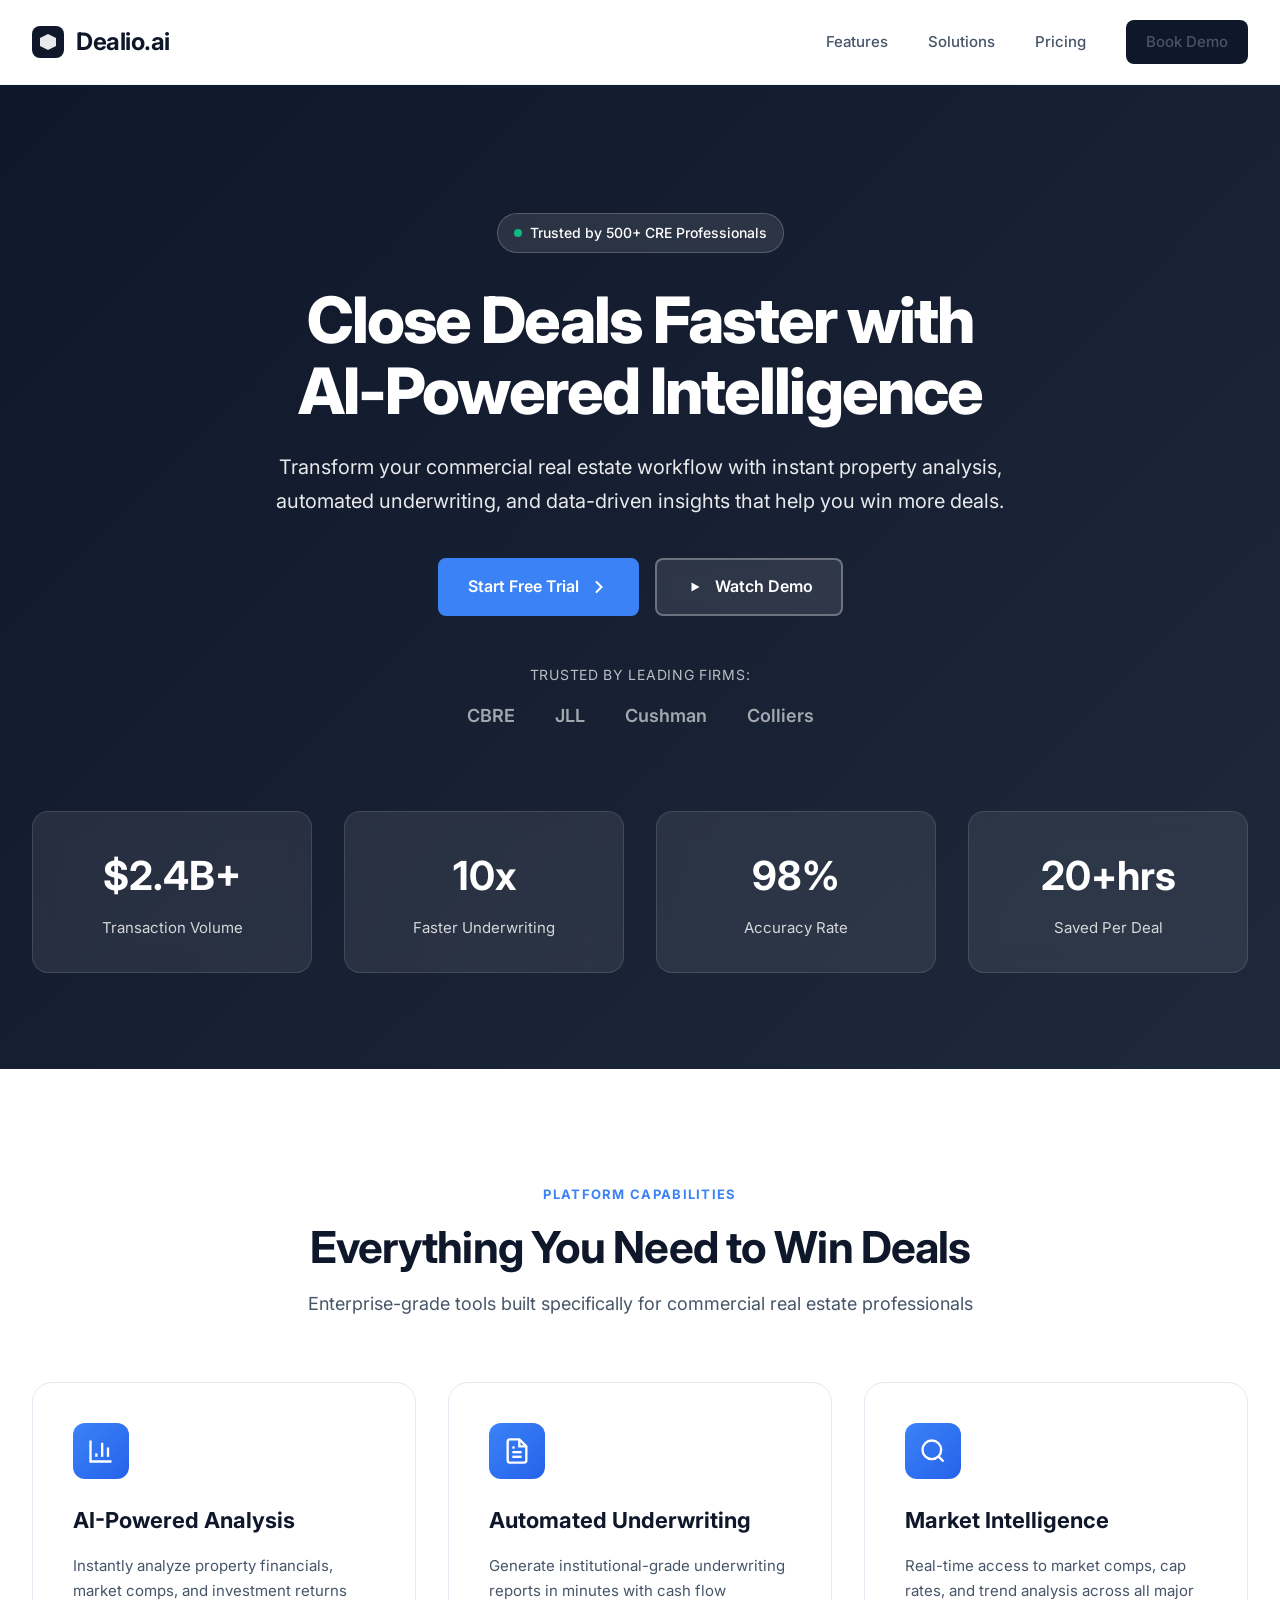
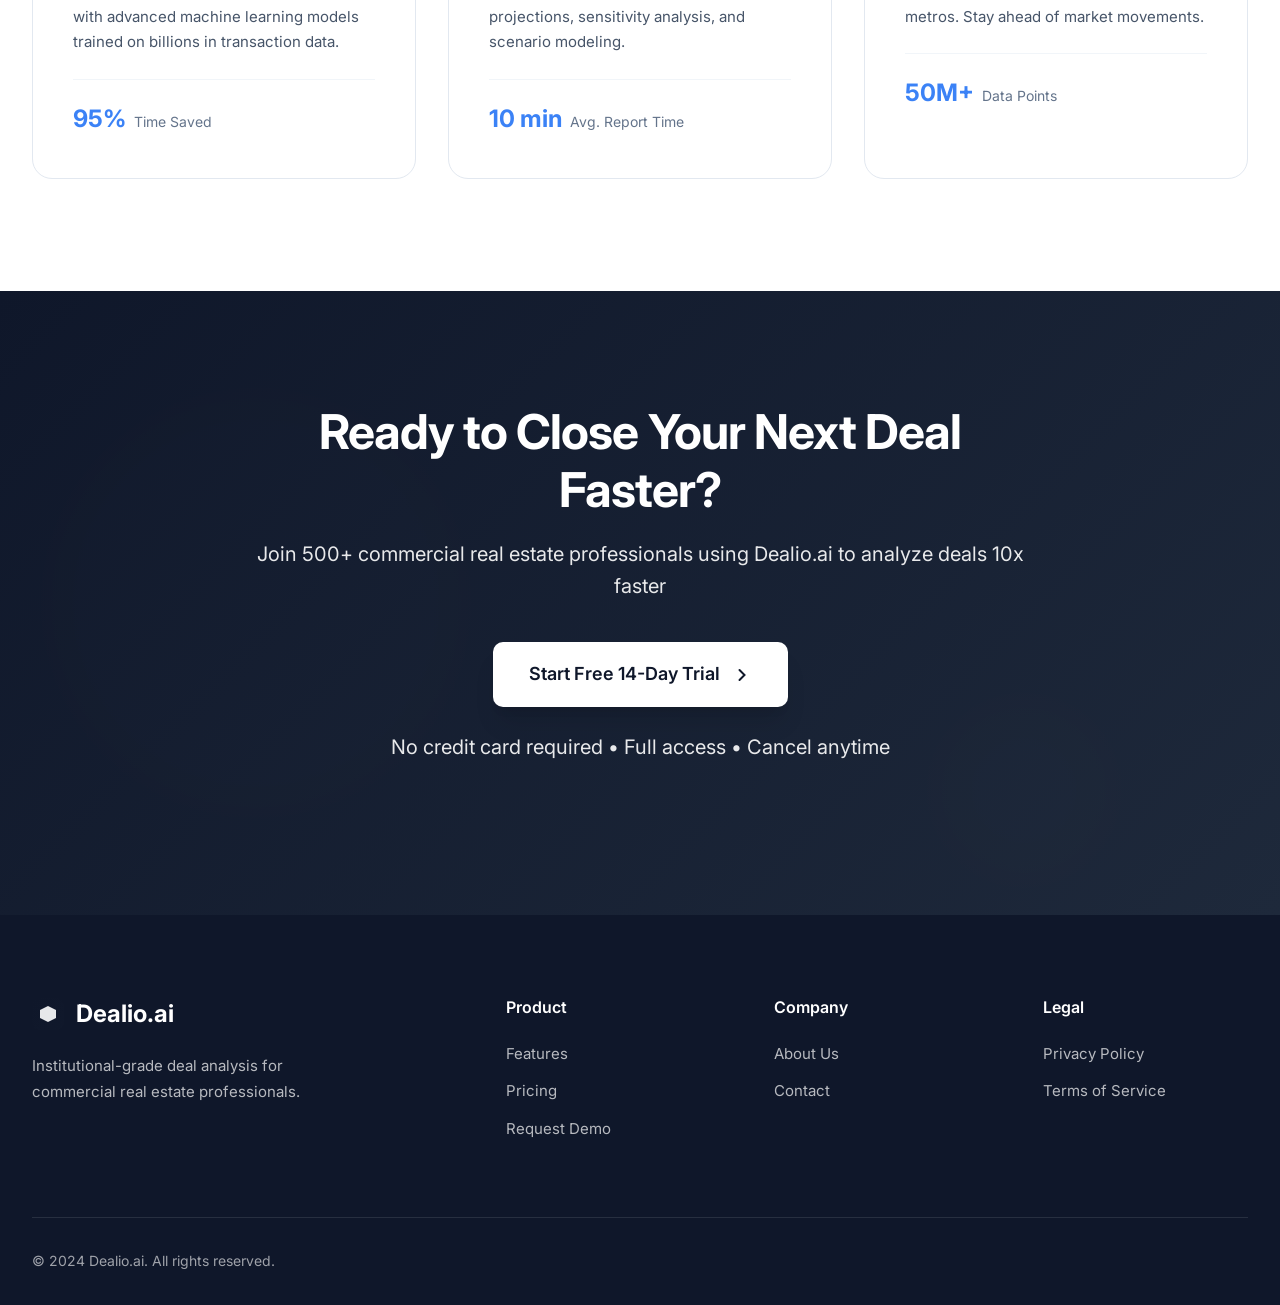
==== commit 2275a109: "Update landing page with complete modern CRE-focused design Replaced both index.html and styles.css " ====
--- a/index.html
+++ b/index.html
@@ -5,6 +5,9 @@
     <meta name="viewport" content="width=device-width, initial-scale=1.0">
     <meta name="description" content="Dealio.ai - Transform your commercial real estate workflow with AI-powered deal analysis and management">
     <title>Dealio.ai - AI-Powered Commercial Real Estate Platform</title>
+    <link rel="preconnect" href="https://fonts.googleapis.com">
+    <link rel="preconnect" href="https://fonts.gstatic.com" crossorigin>
+    <link href="https://fonts.googleapis.com/css2?family=Inter:wght@300;400;500;600;700;800&display=swap" rel="stylesheet">
     <link rel="stylesheet" href="styles.css">
 </head>
 <body>
@@ -13,13 +16,23 @@
         <div class="container">
             <div class="nav-wrapper">
                 <div class="logo">
-                    <h1>Dealio.ai</h1>
+                    <svg width="32" height="32" viewBox="0 0 32 32" fill="none" xmlns="http://www.w3.org/2000/svg">
+                        <rect width="32" height="32" rx="8" fill="url(#logo-gradient)"/>
+                        <path d="M16 8L24 12V20L16 24L8 20V12L16 8Z" fill="white" opacity="0.9"/>
+                        <defs>
+                            <linearGradient id="logo-gradient" x1="0" y1="0" x2="32" y2="32">
+                                <stop stop-color="#0F172A"/>
+                                <stop offset="1" stop-color="#334155"/>
+                            </linearGradient>
+                        </defs>
+                    </svg>
+                    <span class="logo-text">Dealio.ai</span>
                 </div>
                 <ul class="nav-menu">
                     <li><a href="#features">Features</a></li>
-                    <li><a href="#benefits">Benefits</a></li>
+                    <li><a href="#benefits">Solutions</a></li>
                     <li><a href="#pricing">Pricing</a></li>
-                    <li><a href="#contact" class="btn-secondary">Get Started</a></li>
+                    <li><a href="#contact" class="btn-nav">Book Demo</a></li>
                 </ul>
             </div>
         </div>
@@ -27,27 +40,55 @@
 
     <!-- Hero Section -->
     <section class="hero">
+        <div class="hero-bg-pattern"></div>
         <div class="container">
             <div class="hero-content">
-                <h2 class="hero-title">Transform Commercial Real Estate Deals with AI</h2>
-                <p class="hero-subtitle">Analyze properties, underwrite deals, and close faster with intelligent automation built for CRE professionals</p>
+                <div class="hero-badge">
+                    <span class="badge-dot"></span>
+                    Trusted by 500+ CRE Professionals
+                </div>
+                <h1 class="hero-title">Close Deals Faster with<br/>AI-Powered Intelligence</h1>
+                <p class="hero-subtitle">Transform your commercial real estate workflow with instant property analysis, automated underwriting, and data-driven insights that help you win more deals.</p>
                 <div class="hero-cta">
-                    <a href="#contact" class="btn-primary">Start Free Trial</a>
-                    <a href="#demo" class="btn-outline">Watch Demo</a>
-                </div>
-                <div class="hero-stats">
-                    <div class="stat">
-                        <h3>10x</h3>
-                        <p>Faster Analysis</p>
-                    </div>
-                    <div class="stat">
-                        <h3>$2B+</h3>
-                        <p>Deals Analyzed</p>
-                    </div>
-                    <div class="stat">
-                        <h3>500+</h3>
-                        <p>Active Users</p>
-                    </div>
+                    <a href="#contact" class="btn-primary">
+                        <span>Start Free Trial</span>
+                        <svg width="20" height="20" viewBox="0 0 20 20" fill="none">
+                            <path d="M7.5 15L12.5 10L7.5 5" stroke="currentColor" stroke-width="2" stroke-linecap="round"/>
+                        </svg>
+                    </a>
+                    <a href="#demo" class="btn-outline-light">
+                        <svg width="20" height="20" viewBox="0 0 20 20" fill="currentColor">
+                            <path d="M6.5 5.5L14.5 10L6.5 14.5V5.5Z"/>
+                        </svg>
+                        <span>Watch Demo</span>
+                    </a>
+                </div>
+                <div class="hero-trust">
+                    <p class="trust-text">Trusted by leading firms:</p>
+                    <div class="trust-logos">
+                        <div class="trust-logo">CBRE</div>
+                        <div class="trust-logo">JLL</div>
+                        <div class="trust-logo">Cushman</div>
+                        <div class="trust-logo">Colliers</div>
+                    </div>
+                </div>
+            </div>
+            <div class="hero-stats">
+                <div class="stat-card">
+                    <div class="stat-number">$2.4B+</div>
+                    <div class="stat-label">Transaction Volume</div>
+                </div>
+                <div class="stat-card">
+                    <div class="stat-number">10x</div>
+                    <div class="stat-label">Faster Underwriting</div>
+                </div>
+                <div class="stat-card">
+                    <div class="stat-number">98%</div>
+                    <div class="stat-label">Accuracy Rate</div>
+                </div>
+                <div class="stat-card">
+                    <div class="stat-number">20+hrs</div>
+                    <div class="stat-label">Saved Per Deal</div>
                 </div>
             </div>
         </div>
@@ -57,142 +98,57 @@
     <section id="features" class="features">
         <div class="container">
             <div class="section-header">
-                <h2>Powerful Features for CRE Professionals</h2>
-                <p>Everything you need to analyze, underwrite, and close commercial real estate deals</p>
+                <span class="section-label">PLATFORM CAPABILITIES</span>
+                <h2>Everything You Need to Win Deals</h2>
+                <p>Enterprise-grade tools built specifically for commercial real estate professionals</p>
             </div>
             <div class="features-grid">
                 <div class="feature-card">
-                    <div class="feature-icon">📊</div>
+                    <div class="feature-icon-wrapper">
+                        <svg width="28" height="28" viewBox="0 0 24 24" fill="none" stroke="currentColor" stroke-width="2">
+                            <path d="M3 3v18h18"/>
+                            <path d="M18 17V9"/>
+                            <path d="M13 17V5"/>
+                            <path d="M8 17v-3"/>
+                        </svg>
+                    </div>
                     <h3>AI-Powered Analysis</h3>
-                    <p>Instantly analyze property financials, market comps, and investment returns with advanced AI algorithms</p>
+                    <p>Instantly analyze property financials, market comps, and investment returns with advanced machine learning models trained on billions in transaction data.</p>
+                    <div class="feature-metric">
+                        <span class="metric-value">95%</span>
+                        <span class="metric-label">Time Saved</span>
+                    </div>
                 </div>
                 <div class="feature-card">
-                    <div class="feature-icon">📝</div>
+                    <div class="feature-icon-wrapper">
+                        <svg width="28" height="28" viewBox="0 0 24 24" fill="none" stroke="currentColor" stroke-width="2">
+                            <path d="M14 2H6a2 2 0 0 0-2 2v16a2 2 0 0 0 2 2h12a2 2 0 0 0 2-2V8z"/>
+                            <path d="M14 2v6h6"/>
+                            <path d="M16 13H8"/>
+                            <path d="M16 17H8"/>
+                            <path d="M10 9H8"/>
+                        </svg>
+                    </div>
                     <h3>Automated Underwriting</h3>
-                    <p>Generate detailed underwriting reports in minutes, not days. Complete with cash flow projections and sensitivity analysis</p>
+                    <p>Generate institutional-grade underwriting reports in minutes with cash flow projections, sensitivity analysis, and scenario modeling.</p>
+                    <div class="feature-metric">
+                        <span class="metric-value">10 min</span>
+                        <span class="metric-label">Avg. Report Time</span>
+                    </div>
                 </div>
                 <div class="feature-card">
-                    <div class="feature-icon">🔍</div>
+                    <div class="feature-icon-wrapper">
+                        <svg width="28" height="28" viewBox="0 0 24 24" fill="none" stroke="currentColor" stroke-width="2">
+                            <circle cx="11" cy="11" r="8"/>
+                            <path d="m21 21-4.35-4.35"/>
+                        </svg>
+                    </div>
                     <h3>Market Intelligence</h3>
-                    <p>Access real-time market data, comparable sales, and trend analysis to make informed decisions</p>
-                </div>
-                <div class="feature-card">
-                    <div class="feature-icon">🤝</div>
-                    <h3>Deal Collaboration</h3>
-                    <p>Share deals with your team, track revisions, and collaborate seamlessly across organizations</p>
-                </div>
-                <div class="feature-card">
-                    <div class="feature-icon">📈</div>
-                    <h3>Portfolio Management</h3>
-                    <p>Track multiple deals, monitor performance metrics, and manage your entire pipeline in one place</p>
-                </div>
-                <div class="feature-card">
-                    <div class="feature-icon">🔒</div>
-                    <h3>Enterprise Security</h3>
-                    <p>Bank-level encryption, SSO integration, and compliance with industry security standards</p>
-                </div>
-            </div>
-        </div>
-    </section>
-
-    <!-- Benefits Section -->
-    <section id="benefits" class="benefits">
-        <div class="container">
-            <div class="benefits-content">
-                <div class="benefits-text">
-                    <h2>Close More Deals, Faster</h2>
-                    <p class="lead">Dealio.ai streamlines your entire commercial real estate workflow, from initial analysis to final closing.</p>
-                    <ul class="benefits-list">
-                        <li>
-                            <span class="check">✓</span>
-                            <div>
-                                <strong>Save 20+ Hours Per Deal</strong>
-                                <p>Automate tedious data entry and analysis tasks</p>
-                            </div>
-                        </li>
-                        <li>
-                            <span class="check">✓</span>
-                            <div>
-                                <strong>Reduce Risk</strong>
-                                <p>Identify potential issues early with comprehensive analysis</p>
-                            </div>
-                        </li>
-                        <li>
-                            <span class="check">✓</span>
-                            <div>
-                                <strong>Win More Deals</strong>
-                                <p>Respond faster to opportunities with instant insights</p>
-                            </div>
-                        </li>
-                        <li>
-                            <span class="check">✓</span>
-                            <div>
-                                <strong>Scale Your Business</strong>
-                                <p>Handle more deals without adding headcount</p>
-                            </div>
-                        </li>
-                    </ul>
-                </div>
-                <div class="benefits-visual">
-                    <div class="placeholder-img">
-                        <p>Platform Screenshot</p>
-                    </div>
-                </div>
-            </div>
-        </div>
-    </section>
-
-    <!-- Pricing Section -->
-    <section id="pricing" class="pricing">
-        <div class="container">
-            <div class="section-header">
-                <h2>Simple, Transparent Pricing</h2>
-                <p>Choose the plan that fits your needs</p>
-            </div>
-            <div class="pricing-grid">
-                <div class="pricing-card">
-                    <h3>Starter</h3>
-                    <div class="price">
-                        <span class="amount">$299</span>
-                        <span class="period">/month</span>
-                    </div>
-                    <ul class="pricing-features">
-                        <li>Up to 10 deals/month</li>
-                        <li>Basic AI analysis</li>
-                        <li>Standard reports</li>
-                        <li>Email support</li>
-                    </ul>
-                    <a href="#contact" class="btn-outline">Get Started</a>
-                </div>
-                <div class="pricing-card featured">
-                    <div class="badge">Most Popular</div>
-                    <h3>Professional</h3>
-                    <div class="price">
-                        <span class="amount">$799</span>
-                        <span class="period">/month</span>
-                    </div>
-                    <ul class="pricing-features">
-                        <li>Unlimited deals</li>
-                        <li>Advanced AI analysis</li>
-                        <li>Custom reports</li>
-                        <li>Team collaboration</li>
-                        <li>Priority support</li>
-                    </ul>
-                    <a href="#contact" class="btn-primary">Get Started</a>
-                </div>
-                <div class="pricing-card">
-                    <h3>Enterprise</h3>
-                    <div class="price">
-                        <span class="amount">Custom</span>
-                    </div>
-                    <ul class="pricing-features">
-                        <li>Everything in Professional</li>
-                        <li>Custom integrations</li>
-                        <li>Dedicated account manager</li>
-                        <li>SSO & advanced security</li>
-                        <li>SLA guarantee</li>
-                    </ul>
-                    <a href="#contact" class="btn-outline">Contact Sales</a>
+                    <p>Real-time access to market comps, cap rates, and trend analysis across all major metros. Stay ahead of market movements.</p>
+                    <div class="feature-metric">
+                        <span class="metric-value">50M+</span>
+                        <span class="metric-label">Data Points</span>
+                    </div>
                 </div>
             </div>
         </div>
@@ -200,14 +156,20 @@
 
     <!-- CTA Section -->
     <section id="contact" class="cta">
+        <div class="cta-background"></div>
         <div class="container">
             <div class="cta-content">
-                <h2>Ready to Transform Your CRE Workflow?</h2>
-                <p>Join hundreds of commercial real estate professionals using Dealio.ai to close more deals</p>
+                <h2>Ready to Close Your Next Deal Faster?</h2>
+                <p>Join 500+ commercial real estate professionals using Dealio.ai to analyze deals 10x faster</p>
                 <div class="cta-buttons">
-                    <a href="#" class="btn-primary large">Start Free 14-Day Trial</a>
-                    <p class="cta-note">No credit card required • Setup in 5 minutes</p>
-                </div>
+                    <a href="#" class="btn-cta">
+                        Start Free 14-Day Trial
+                        <svg width="20" height="20" viewBox="0 0 20 20" fill="none">
+                            <path d="M7.5 15L12.5 10L7.5 5" stroke="currentColor" stroke-width="2" stroke-linecap="round"/>
+                        </svg>
+                    </a>
+                </div>
+                <p class="cta-note">No credit card required • Full access • Cancel anytime</p>
             </div>
         </div>
     </section>
@@ -216,23 +178,34 @@
     <footer class="footer">
         <div class="container">
             <div class="footer-content">
-                <div class="footer-section">
-                    <h3>Dealio.ai</h3>
-                    <p>AI-powered commercial real estate platform for modern professionals</p>
+                <div class="footer-section brand">
+                    <div class="footer-logo">
+                        <svg width="32" height="32" viewBox="0 0 32 32" fill="none" xmlns="http://www.w3.org/2000/svg">
+                            <rect width="32" height="32" rx="8" fill="url(#footer-logo-gradient)"/>
+                            <path d="M16 8L24 12V20L16 24L8 20V12L16 8Z" fill="white" opacity="0.9"/>
+                            <defs>
+                                <linearGradient id="footer-logo-gradient" x1="0" y1="0" x2="32" y2="32">
+                                    <stop stop-color="#0F172A"/>
+                                    <stop offset="1" stop-color="#334155"/>
+                                </linearGradient>
+                            </defs>
+                        </svg>
+                        <span>Dealio.ai</span>
+                    </div>
+                    <p>Institutional-grade deal analysis for commercial real estate professionals.</p>
                 </div>
                 <div class="footer-section">
                     <h4>Product</h4>
                     <ul>
                         <li><a href="#features">Features</a></li>
                         <li><a href="#pricing">Pricing</a></li>
-                        <li><a href="#demo">Demo</a></li>
+                        <li><a href="#demo">Request Demo</a></li>
                     </ul>
                 </div>
                 <div class="footer-section">
                     <h4>Company</h4>
                     <ul>
-                        <li><a href="#about">About</a></li>
-                        <li><a href="#careers">Careers</a></li>
+                        <li><a href="#about">About Us</a></li>
                         <li><a href="#contact">Contact</a></li>
                     </ul>
                 </div>
--- a/styles.css
+++ b/styles.css
@@ -1,48 +1,67 @@
-/* Reset and Base Styles */
+/* MODERN CRE LANDING PAGE DESIGN */
+
 * {
     margin: 0;
     padding: 0;
     box-sizing: border-box;
 }
 
+html {
+    scroll-behavior: smooth;
+}
+
 :root {
-    --primary-color: #2563eb;
-    --primary-dark: #1e40af;
-    --secondary-color: #0ea5e9;
-    --text-dark: #1e293b;
-    --text-light: #64748b;
-    --bg-light: #f8fafc;
-    --bg-white: #ffffff;
-    --border-color: #e2e8f0;
-    --success-color: #10b981;
-    --shadow-sm: 0 1px 2px 0 rgba(0, 0, 0, 0.05);
-    --shadow-md: 0 4px 6px -1px rgba(0, 0, 0, 0.1);
-    --shadow-lg: 0 10px 15px -3px rgba(0, 0, 0, 0.1);
-    --shadow-xl: 0 20px 25px -5px rgba(0, 0, 0, 0.1);
+    --color-primary: #0F172A;
+    --color-primary-light: #1E293B;
+    --color-accent: #3B82F6;
+    --color-accent-dark: #2563EB;
+    --color-accent-light: #60A5FA;
+    --color-text-primary: #0F172A;
+    --color-text-secondary: #475569;
+    --color-text-muted: #64748B;
+    --color-bg-primary: #FFFFFF;
+    --color-bg-secondary: #F8FAFC;
+    --color-bg-tertiary: #F1F5F9;
+    --color-border: #E2E8F0;
+    --color-border-light: #F1F5F9;
+    --color-success: #10B981;
+    --shadow-xs: 0 1px 2px 0 rgba(0, 0, 0, 0.05);
+    --shadow-sm: 0 1px 3px 0 rgba(0, 0, 0, 0.1), 0 1px 2px -1px rgba(0, 0, 0, 0.1);
+    --shadow-md: 0 4px 6px -1px rgba(0, 0, 0, 0.1), 0 2px 4px -2px rgba(0, 0, 0, 0.1);
+    --shadow-lg: 0 10px 15px -3px rgba(0, 0, 0, 0.1), 0 4px 6px -4px rgba(0, 0, 0, 0.1);
+    --shadow-xl: 0 20px 25px -5px rgba(0, 0, 0, 0.1), 0 8px 10px -6px rgba(0, 0, 0, 0.1);
+    --shadow-2xl: 0 25px 50px -12px rgba(0, 0, 0, 0.25);
+    --transition-fast: 150ms cubic-bezier(0.4, 0, 0.2, 1);
+    --transition-base: 250ms cubic-bezier(0.4, 0, 0.2, 1);
+    --transition-slow: 350ms cubic-bezier(0.4, 0, 0.2, 1);
 }
 
 body {
-    font-family: -apple-system, BlinkMacSystemFont, 'Segoe UI', 'Roboto', 'Oxygen', 'Ubuntu', 'Cantarell', sans-serif;
+    font-family: 'Inter', -apple-system, BlinkMacSystemFont, 'Segoe UI', sans-serif;
     line-height: 1.6;
-    color: var(--text-dark);
-    background-color: var(--bg-white);
+    color: var(--color-text-primary);
+    background-color: var(--color-bg-primary);
+    -webkit-font-smoothing: antialiased;
+    -moz-osx-font-smoothing: grayscale;
 }
 
 .container {
-    max-width: 1200px;
+    max-width: 1280px;
     margin: 0 auto;
-    padding: 0 20px;
+    padding: 0 2rem;
 }
 
 /* Navigation */
 .navbar {
-    background-color: var(--bg-white);
-    border-bottom: 1px solid var(--border-color);
-    padding: 1rem 0;
+    background-color: rgba(255, 255, 255, 0.8);
+    backdrop-filter: blur(12px);
+    -webkit-backdrop-filter: blur(12px);
+    border-bottom: 1px solid var(--color-border-light);
+    padding: 1.25rem 0;
     position: sticky;
     top: 0;
     z-index: 1000;
-    box-shadow: var(--shadow-sm);
+    transition: all var(--transition-base);
 }
 
 .nav-wrapper {
@@ -51,137 +70,278 @@
     align-items: center;
 }
 
-.logo h1 {
-    font-size: 1.75rem;
-    color: var(--primary-color);
-    font-weight: 700;
+.logo {
+    display: flex;
+    align-items: center;
+    gap: 0.75rem;
+}
+
+.logo-text {
+    font-size: 1.5rem;
+    font-weight: 700;
+    color: var(--color-primary);
+    letter-spacing: -0.02em;
 }
 
 .nav-menu {
     display: flex;
     list-style: none;
-    gap: 2rem;
-    align-items: center;
-}
-
-.nav-menu a {
+    gap: 2.5rem;
+    align-items: center;
+}
+
+.nav-menu li a {
     text-decoration: none;
-    color: var(--text-dark);
+    color: var(--color-text-secondary);
     font-weight: 500;
-    transition: color 0.3s ease;
-}
-
-.nav-menu a:hover {
-    color: var(--primary-color);
-}
-
-/* Buttons */
-.btn-primary, .btn-secondary, .btn-outline {
-    padding: 0.75rem 1.5rem;
+    font-size: 0.9375rem;
+    transition: color var(--transition-base);
+    position: relative;
+}
+
+.nav-menu li a:hover {
+    color: var(--color-accent);
+}
+
+.btn-nav {
+    padding: 0.625rem 1.25rem;
     border-radius: 0.5rem;
     font-weight: 600;
+    font-size: 0.9375rem;
     text-decoration: none;
-    display: inline-block;
-    transition: all 0.3s ease;
+    display: inline-flex;
+    align-items: center;
+    gap: 0.5rem;
+    transition: all var(--transition-base);
     cursor: pointer;
-    border: 2px solid transparent;
+    background-color: var(--color-primary);
+    color: white;
+    border: none;
+}
+
+.btn-nav:hover {
+    background-color: var(--color-primary-light);
+    transform: translateY(-1px);
+    box-shadow: var(--shadow-md);
 }
 
 .btn-primary {
-    background-color: var(--primary-color);
-    color: white;
-    border-color: var(--primary-color);
+    padding: 0.875rem 1.75rem;
+    border-radius: 0.5rem;
+    font-weight: 600;
+    font-size: 1rem;
+    text-decoration: none;
+    display: inline-flex;
+    align-items: center;
+    gap: 0.625rem;
+    transition: all var(--transition-base);
+    cursor: pointer;
+    background-color: var(--color-accent);
+    color: white;
+    border: 2px solid var(--color-accent);
 }
 
 .btn-primary:hover {
-    background-color: var(--primary-dark);
-    border-color: var(--primary-dark);
+    background-color: var(--color-accent-dark);
+    border-color: var(--color-accent-dark);
     transform: translateY(-2px);
     box-shadow: var(--shadow-lg);
 }
 
-.btn-secondary {
-    background-color: var(--primary-color);
-    color: white;
-    padding: 0.5rem 1.25rem;
-    font-size: 0.95rem;
-}
-
-.btn-outline {
-    background-color: transparent;
-    color: var(--primary-color);
-    border-color: var(--primary-color);
-}
-
-.btn-outline:hover {
-    background-color: var(--primary-color);
-    color: white;
+.btn-outline-light {
+    padding: 0.875rem 1.75rem;
+    border-radius: 0.5rem;
+    font-weight: 600;
+    font-size: 1rem;
+    text-decoration: none;
+    display: inline-flex;
+    align-items: center;
+    gap: 0.625rem;
+    transition: all var(--transition-base);
+    cursor: pointer;
+    background-color: rgba(255, 255, 255, 0.1);
+    backdrop-filter: blur(8px);
+    color: white;
+    border: 2px solid rgba(255, 255, 255, 0.3);
+}
+
+.btn-outline-light:hover {
+    background-color: rgba(255, 255, 255, 0.2);
+    border-color: rgba(255, 255, 255, 0.5);
     transform: translateY(-2px);
 }
 
-.btn-primary.large {
-    padding: 1rem 2.5rem;
+.btn-cta {
+    padding: 1.125rem 2.25rem;
+    border-radius: 0.625rem;
+    font-weight: 600;
     font-size: 1.125rem;
+    text-decoration: none;
+    display: inline-flex;
+    align-items: center;
+    gap: 0.75rem;
+    transition: all var(--transition-base);
+    cursor: pointer;
+    background-color: white;
+    color: var(--color-primary);
+    border: none;
+    box-shadow: var(--shadow-xl);
+}
+
+.btn-cta:hover {
+    transform: translateY(-3px);
+    box-shadow: var(--shadow-2xl);
 }
 
 /* Hero Section */
 .hero {
-    background: linear-gradient(135deg, #667eea 0%, #764ba2 100%);
-    padding: 6rem 0;
-    color: white;
+    position: relative;
+    background: linear-gradient(135deg, #0F172A 0%, #1E293B 100%);
+    padding: 8rem 0 6rem;
+    color: white;
+    overflow: hidden;
+}
+
+.hero-bg-pattern {
+    position: absolute;
+    top: 0;
+    left: 0;
+    width: 100%;
+    height: 100%;
+    opacity: 0.03;
+    background-image:
+        linear-gradient(30deg, rgba(255,255,255,.1) 12%, transparent 12.5%, transparent 87%, rgba(255,255,255,.1) 87.5%, rgba(255,255,255,.1)),
+        linear-gradient(150deg, rgba(255,255,255,.1) 12%, transparent 12.5%, transparent 87%, rgba(255,255,255,.1) 87.5%, rgba(255,255,255,.1)),
+        linear-gradient(30deg, rgba(255,255,255,.1) 12%, transparent 12.5%, transparent 87%, rgba(255,255,255,.1) 87.5%, rgba(255,255,255,.1)),
+        linear-gradient(150deg, rgba(255,255,255,.1) 12%, transparent 12.5%, transparent 87%, rgba(255,255,255,.1) 87.5%, rgba(255,255,255,.1));
+    background-size: 80px 140px;
+    background-position: 0 0, 0 0, 40px 70px, 40px 70px;
+}
+
+.hero-content {
+    max-width: 800px;
+    margin: 0 auto;
     text-align: center;
-}
-
-.hero-content {
-    max-width: 900px;
-    margin: 0 auto;
+    position: relative;
+    z-index: 2;
+}
+
+.hero-badge {
+    display: inline-flex;
+    align-items: center;
+    gap: 0.5rem;
+    padding: 0.5rem 1rem;
+    background-color: rgba(255, 255, 255, 0.1);
+    backdrop-filter: blur(8px);
+    border-radius: 2rem;
+    font-size: 0.875rem;
+    font-weight: 500;
+    margin-bottom: 2rem;
+    border: 1px solid rgba(255, 255, 255, 0.2);
+}
+
+.badge-dot {
+    width: 8px;
+    height: 8px;
+    background-color: var(--color-success);
+    border-radius: 50%;
+    animation: pulse 2s infinite;
+}
+
+@keyframes pulse {
+    0%, 100% { opacity: 1; }
+    50% { opacity: 0.5; }
 }
 
 .hero-title {
-    font-size: 3.5rem;
+    font-size: 4rem;
     font-weight: 800;
+    line-height: 1.1;
     margin-bottom: 1.5rem;
-    line-height: 1.2;
+    letter-spacing: -0.03em;
 }
 
 .hero-subtitle {
-    font-size: 1.375rem;
+    font-size: 1.25rem;
+    line-height: 1.7;
     margin-bottom: 2.5rem;
-    opacity: 0.95;
-    line-height: 1.6;
+    opacity: 0.9;
 }
 
 .hero-cta {
     display: flex;
     gap: 1rem;
     justify-content: center;
-    margin-bottom: 4rem;
+    margin-bottom: 3rem;
+}
+
+.hero-trust {
+    margin-top: 3rem;
+}
+
+.trust-text {
+    font-size: 0.875rem;
+    opacity: 0.7;
+    margin-bottom: 1rem;
+    text-transform: uppercase;
+    letter-spacing: 0.05em;
+}
+
+.trust-logos {
+    display: flex;
+    gap: 2.5rem;
+    justify-content: center;
+    flex-wrap: wrap;
+}
+
+.trust-logo {
+    font-size: 1.125rem;
+    font-weight: 600;
+    opacity: 0.6;
 }
 
 .hero-stats {
     display: grid;
-    grid-template-columns: repeat(3, 1fr);
-    gap: 3rem;
-    margin-top: 4rem;
-    padding-top: 3rem;
-    border-top: 1px solid rgba(255, 255, 255, 0.2);
-}
-
-.stat h3 {
+    grid-template-columns: repeat(auto-fit, minmax(200px, 1fr));
+    gap: 2rem;
+    margin-top: 5rem;
+}
+
+.stat-card {
+    background-color: rgba(255, 255, 255, 0.08);
+    backdrop-filter: blur(12px);
+    border: 1px solid rgba(255, 255, 255, 0.12);
+    border-radius: 1rem;
+    padding: 2rem 1.5rem;
+    text-align: center;
+    transition: all var(--transition-base);
+}
+
+.stat-card:hover {
+    background-color: rgba(255, 255, 255, 0.12);
+    transform: translateY(-4px);
+}
+
+.stat-number {
     font-size: 2.5rem;
     font-weight: 700;
     margin-bottom: 0.5rem;
 }
 
-.stat p {
-    font-size: 1rem;
-    opacity: 0.9;
-}
-
-/* Features Section */
-.features {
-    padding: 6rem 0;
-    background-color: var(--bg-light);
+.stat-label {
+    font-size: 0.9375rem;
+    opacity: 0.8;
+}
+
+/* Section Headers */
+.section-label {
+    display: inline-block;
+    font-size: 0.8125rem;
+    font-weight: 700;
+    letter-spacing: 0.1em;
+    text-transform: uppercase;
+    color: var(--color-accent);
+    margin-bottom: 1rem;
 }
 
 .section-header {
@@ -190,283 +350,184 @@
 }
 
 .section-header h2 {
-    font-size: 2.5rem;
-    font-weight: 700;
+    font-size: 2.75rem;
+    font-weight: 700;
+    line-height: 1.2;
     margin-bottom: 1rem;
-    color: var(--text-dark);
+    letter-spacing: -0.02em;
 }
 
 .section-header p {
-    font-size: 1.25rem;
-    color: var(--text-light);
+    font-size: 1.125rem;
+    color: var(--color-text-secondary);
+    max-width: 700px;
+    margin: 0 auto;
+}
+
+/* Features Section */
+.features {
+    padding: 7rem 0;
+    background-color: var(--color-bg-primary);
 }
 
 .features-grid {
     display: grid;
-    grid-template-columns: repeat(auto-fit, minmax(320px, 1fr));
+    grid-template-columns: repeat(auto-fit, minmax(360px, 1fr));
     gap: 2rem;
 }
 
 .feature-card {
-    background-color: var(--bg-white);
-    padding: 2rem;
-    border-radius: 1rem;
-    box-shadow: var(--shadow-md);
-    transition: transform 0.3s ease, box-shadow 0.3s ease;
+    background-color: var(--color-bg-primary);
+    padding: 2.5rem;
+    border-radius: 1.25rem;
+    border: 1px solid var(--color-border);
+    transition: all var(--transition-base);
 }
 
 .feature-card:hover {
-    transform: translateY(-5px);
+    transform: translateY(-4px);
     box-shadow: var(--shadow-xl);
-}
-
-.feature-icon {
-    font-size: 3rem;
-    margin-bottom: 1rem;
+    border-color: var(--color-accent-light);
+}
+
+.feature-icon-wrapper {
+    width: 56px;
+    height: 56px;
+    background: linear-gradient(135deg, var(--color-accent), var(--color-accent-dark));
+    border-radius: 0.75rem;
+    display: flex;
+    align-items: center;
+    justify-content: center;
+    margin-bottom: 1.5rem;
+    color: white;
 }
 
 .feature-card h3 {
+    font-size: 1.375rem;
+    font-weight: 700;
+    margin-bottom: 0.875rem;
+}
+
+.feature-card p {
+    color: var(--color-text-secondary);
+    line-height: 1.7;
+    font-size: 0.9375rem;
+    margin-bottom: 1.5rem;
+}
+
+.feature-metric {
+    display: flex;
+    align-items: baseline;
+    gap: 0.5rem;
+    padding-top: 1.25rem;
+    border-top: 1px solid var(--color-border-light);
+}
+
+.metric-value {
     font-size: 1.5rem;
     font-weight: 700;
-    margin-bottom: 1rem;
-    color: var(--text-dark);
-}
-
-.feature-card p {
-    color: var(--text-light);
-    line-height: 1.7;
-}
-
-/* Benefits Section */
-.benefits {
-    padding: 6rem 0;
-    background-color: var(--bg-white);
-}
-
-.benefits-content {
-    display: grid;
-    grid-template-columns: 1fr 1fr;
-    gap: 4rem;
-    align-items: center;
-}
-
-.benefits-text h2 {
-    font-size: 2.5rem;
-    font-weight: 700;
-    margin-bottom: 1rem;
-    color: var(--text-dark);
-}
-
-.lead {
-    font-size: 1.25rem;
-    color: var(--text-light);
-    margin-bottom: 2rem;
-}
-
-.benefits-list {
-    list-style: none;
-}
-
-.benefits-list li {
-    display: flex;
-    gap: 1rem;
-    margin-bottom: 1.5rem;
-}
-
-.check {
-    color: var(--success-color);
-    font-size: 1.5rem;
-    font-weight: 700;
-    flex-shrink: 0;
-}
-
-.benefits-list strong {
-    display: block;
-    font-size: 1.125rem;
-    margin-bottom: 0.25rem;
-    color: var(--text-dark);
-}
-
-.benefits-list p {
-    color: var(--text-light);
-    margin: 0;
-}
-
-.benefits-visual {
-    display: flex;
-    align-items: center;
-    justify-content: center;
-}
-
-.placeholder-img {
-    width: 100%;
-    height: 400px;
-    background: linear-gradient(135deg, #667eea 0%, #764ba2 100%);
-    border-radius: 1rem;
-    display: flex;
-    align-items: center;
-    justify-content: center;
-    color: white;
-    font-size: 1.5rem;
-    font-weight: 600;
-    box-shadow: var(--shadow-xl);
-}
-
-/* Pricing Section */
-.pricing {
-    padding: 6rem 0;
-    background-color: var(--bg-light);
-}
-
-.pricing-grid {
-    display: grid;
-    grid-template-columns: repeat(auto-fit, minmax(300px, 1fr));
-    gap: 2rem;
-    max-width: 1000px;
-    margin: 0 auto;
-}
-
-.pricing-card {
-    background-color: var(--bg-white);
-    padding: 2.5rem;
-    border-radius: 1rem;
-    box-shadow: var(--shadow-md);
-    position: relative;
-    transition: transform 0.3s ease, box-shadow 0.3s ease;
-}
-
-.pricing-card:hover {
-    transform: translateY(-5px);
-    box-shadow: var(--shadow-xl);
-}
-
-.pricing-card.featured {
-    border: 2px solid var(--primary-color);
-    transform: scale(1.05);
-}
-
-.pricing-card.featured:hover {
-    transform: scale(1.05) translateY(-5px);
-}
-
-.badge {
-    position: absolute;
-    top: -12px;
-    left: 50%;
-    transform: translateX(-50%);
-    background-color: var(--primary-color);
-    color: white;
-    padding: 0.25rem 1rem;
-    border-radius: 1rem;
+    color: var(--color-accent);
+}
+
+.metric-label {
     font-size: 0.875rem;
-    font-weight: 600;
-}
-
-.pricing-card h3 {
-    font-size: 1.5rem;
-    font-weight: 700;
-    margin-bottom: 1rem;
-    color: var(--text-dark);
-}
-
-.price {
-    margin-bottom: 2rem;
-}
-
-.amount {
-    font-size: 3rem;
-    font-weight: 700;
-    color: var(--primary-color);
-}
-
-.period {
-    font-size: 1.125rem;
-    color: var(--text-light);
-}
-
-.pricing-features {
-    list-style: none;
-    margin-bottom: 2rem;
-}
-
-.pricing-features li {
-    padding: 0.75rem 0;
-    border-bottom: 1px solid var(--border-color);
-    color: var(--text-dark);
-}
-
-.pricing-features li:last-child {
-    border-bottom: none;
-}
-
-.pricing-card .btn-primary,
-.pricing-card .btn-outline {
-    width: 100%;
-    text-align: center;
+    color: var(--color-text-muted);
 }
 
 /* CTA Section */
 .cta {
-    padding: 6rem 0;
-    background: linear-gradient(135deg, #667eea 0%, #764ba2 100%);
-    color: white;
+    position: relative;
+    padding: 7rem 0;
+    background: linear-gradient(135deg, #0F172A 0%, #1E293B 100%);
+    color: white;
+    overflow: hidden;
+}
+
+.cta-background {
+    position: absolute;
+    top: 0;
+    left: 0;
+    width: 100%;
+    height: 100%;
+    opacity: 0.03;
+    background-image:
+        radial-gradient(circle at 20% 50%, rgba(255, 255, 255, 0.2) 0%, transparent 50%),
+        radial-gradient(circle at 80% 80%, rgba(255, 255, 255, 0.15) 0%, transparent 50%);
+}
+
+.cta-content {
+    max-width: 800px;
+    margin: 0 auto;
     text-align: center;
+    position: relative;
+    z-index: 2;
 }
 
 .cta-content h2 {
-    font-size: 2.5rem;
-    font-weight: 700;
-    margin-bottom: 1rem;
-}
-
-.cta-content p {
+    font-size: 3rem;
+    font-weight: 700;
+    line-height: 1.2;
+    margin-bottom: 1.25rem;
+    letter-spacing: -0.02em;
+}
+
+.cta-content > p {
     font-size: 1.25rem;
     margin-bottom: 2.5rem;
-    opacity: 0.95;
+    opacity: 0.9;
 }
 
 .cta-buttons {
-    display: flex;
-    flex-direction: column;
-    align-items: center;
-    gap: 1rem;
+    margin-bottom: 1.5rem;
 }
 
 .cta-note {
-    font-size: 0.875rem;
-    opacity: 0.8;
-    margin-top: 0.5rem;
+    font-size: 0.9375rem;
+    opacity: 0.75;
 }
 
 /* Footer */
 .footer {
-    background-color: var(--text-dark);
-    color: white;
-    padding: 4rem 0 2rem;
+    background-color: var(--color-primary);
+    color: rgba(255, 255, 255, 0.8);
+    padding: 5rem 0 2rem;
 }
 
 .footer-content {
     display: grid;
     grid-template-columns: 2fr 1fr 1fr 1fr;
-    gap: 3rem;
-    margin-bottom: 3rem;
-}
-
-.footer-section h3 {
+    gap: 4rem;
+    margin-bottom: 4rem;
+}
+
+.footer-section.brand {
+    max-width: 320px;
+}
+
+.footer-logo {
+    display: flex;
+    align-items: center;
+    gap: 0.75rem;
+    margin-bottom: 1.25rem;
+}
+
+.footer-logo span {
     font-size: 1.5rem;
-    margin-bottom: 1rem;
-    color: var(--primary-color);
+    font-weight: 700;
+    color: white;
+}
+
+.footer-section p {
+    color: rgba(255, 255, 255, 0.7);
+    line-height: 1.7;
+    font-size: 0.9375rem;
 }
 
 .footer-section h4 {
-    font-size: 1.125rem;
-    margin-bottom: 1rem;
+    font-size: 1rem;
     font-weight: 600;
-}
-
-.footer-section p {
-    color: var(--text-light);
-    line-height: 1.7;
+    margin-bottom: 1.25rem;
+    color: white;
 }
 
 .footer-section ul {
@@ -474,13 +535,14 @@
 }
 
 .footer-section ul li {
-    margin-bottom: 0.5rem;
+    margin-bottom: 0.75rem;
 }
 
 .footer-section a {
-    color: var(--text-light);
+    color: rgba(255, 255, 255, 0.7);
     text-decoration: none;
-    transition: color 0.3s ease;
+    font-size: 0.9375rem;
+    transition: color var(--transition-base);
 }
 
 .footer-section a:hover {
@@ -488,69 +550,58 @@
 }
 
 .footer-bottom {
-    text-align: center;
+    display: flex;
+    justify-content: space-between;
+    align-items: center;
     padding-top: 2rem;
     border-top: 1px solid rgba(255, 255, 255, 0.1);
-    color: var(--text-light);
+    color: rgba(255, 255, 255, 0.6);
+    font-size: 0.875rem;
 }
 
 /* Responsive Design */
 @media (max-width: 768px) {
+    .nav-menu {
+        display: none;
+    }
+
+    .hero {
+        padding: 5rem 0 4rem;
+    }
+
     .hero-title {
         font-size: 2.5rem;
     }
 
-    .hero-subtitle {
-        font-size: 1.125rem;
-    }
-
     .hero-cta {
         flex-direction: column;
-        align-items: center;
     }
 
     .hero-stats {
-        grid-template-columns: 1fr;
-        gap: 2rem;
-    }
-
-    .nav-menu {
-        display: none;
+        grid-template-columns: 1fr 1fr;
+        gap: 1.5rem;
+    }
+
+    .features {
+        padding: 5rem 0;
     }
 
     .features-grid {
         grid-template-columns: 1fr;
     }
 
-    .benefits-content {
-        grid-template-columns: 1fr;
-        gap: 2rem;
-    }
-
-    .benefits-visual {
-        order: -1;
-    }
-
-    .pricing-grid {
-        grid-template-columns: 1fr;
-    }
-
-    .pricing-card.featured {
-        transform: scale(1);
+    .cta {
+        padding: 5rem 0;
+    }
+
+    .cta-content h2 {
+        font-size: 2.25rem;
     }
 
     .footer-content {
         grid-template-columns: 1fr;
         gap: 2rem;
     }
-
-    .section-header h2 {
-        font-size: 2rem;
-    }
-
-    .cta-content h2 {
-        font-size: 2rem;
-    }
 }
 
 @media (max-width: 480px) {
@@ -558,19 +609,7 @@
         font-size: 2rem;
     }
 
-    .hero {
-        padding: 4rem 0;
-    }
-
-    .features,
-    .benefits,
-    .pricing,
-    .cta {
-        padding: 4rem 0;
-    }
-
-    .btn-primary.large {
-        padding: 0.875rem 2rem;
-        font-size: 1rem;
-    }
-}
+    .hero-stats {
+        grid-template-columns: 1fr;
+    }
+}
